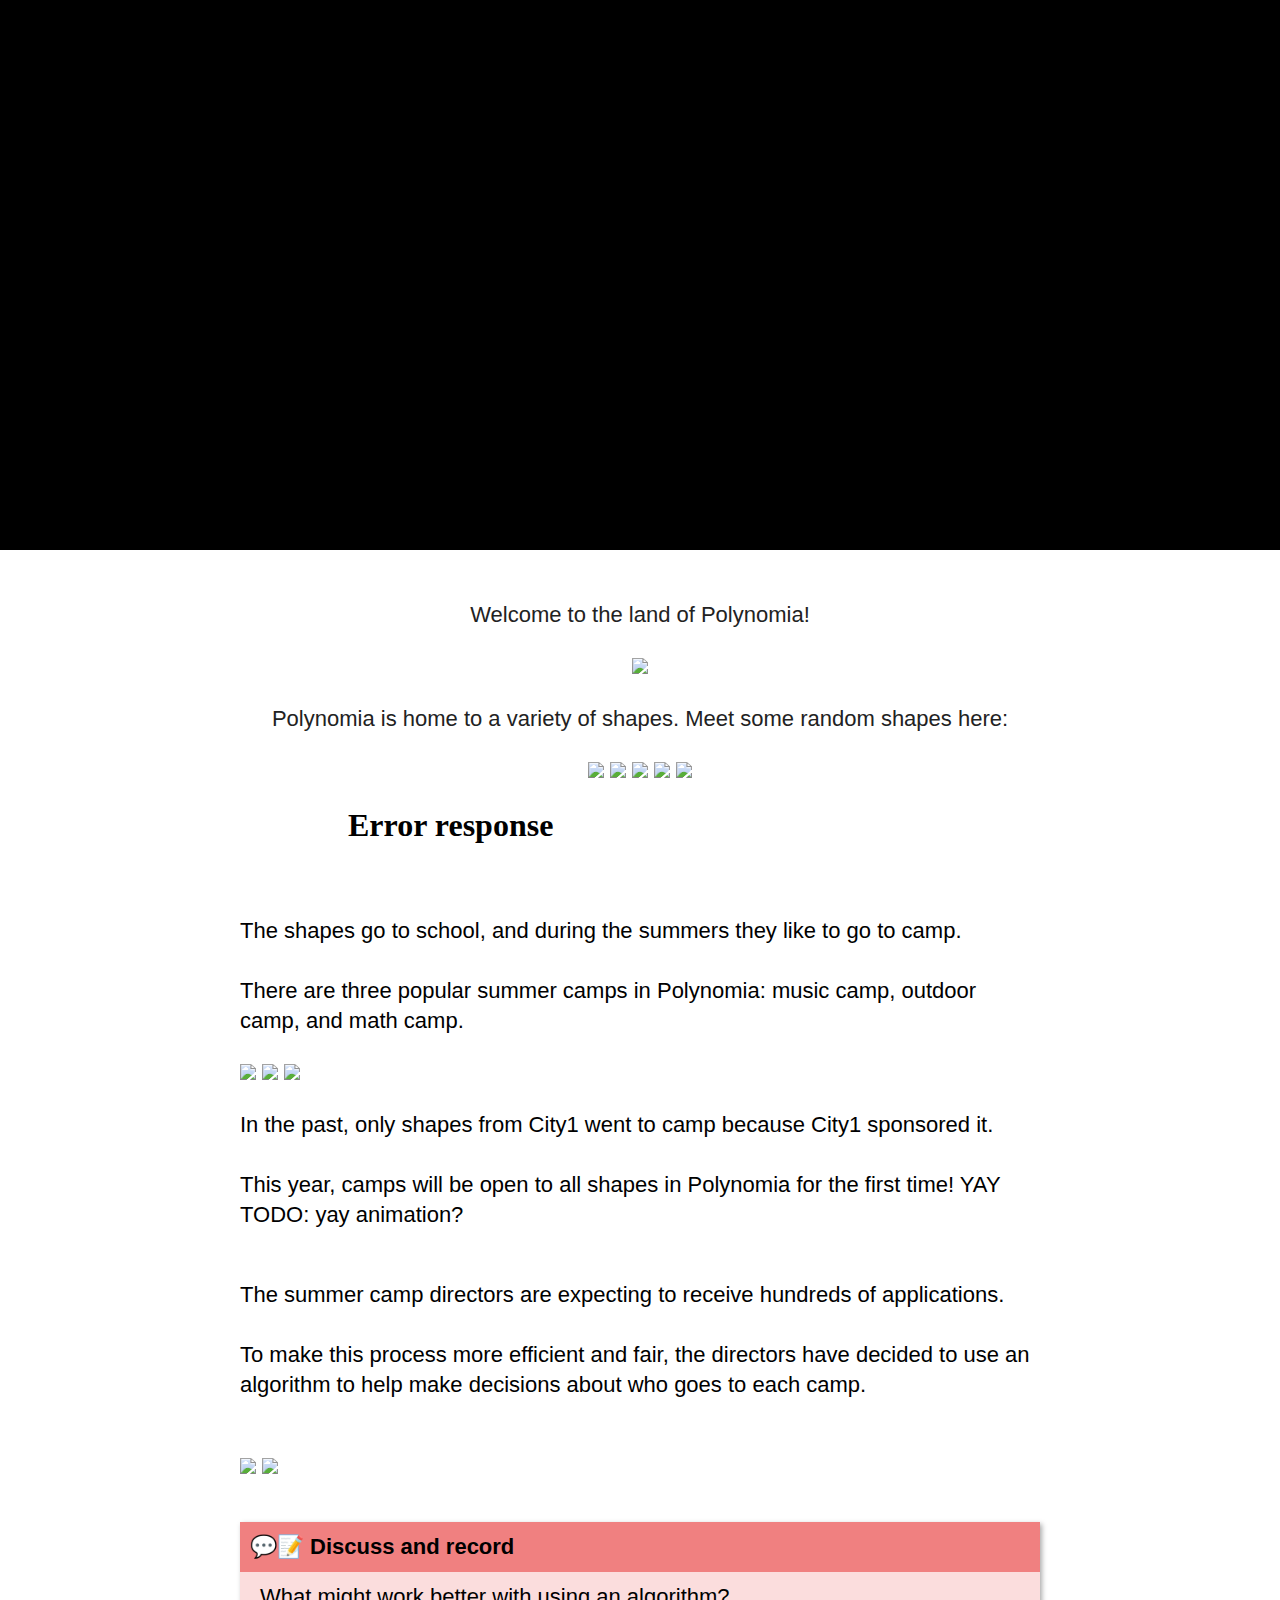
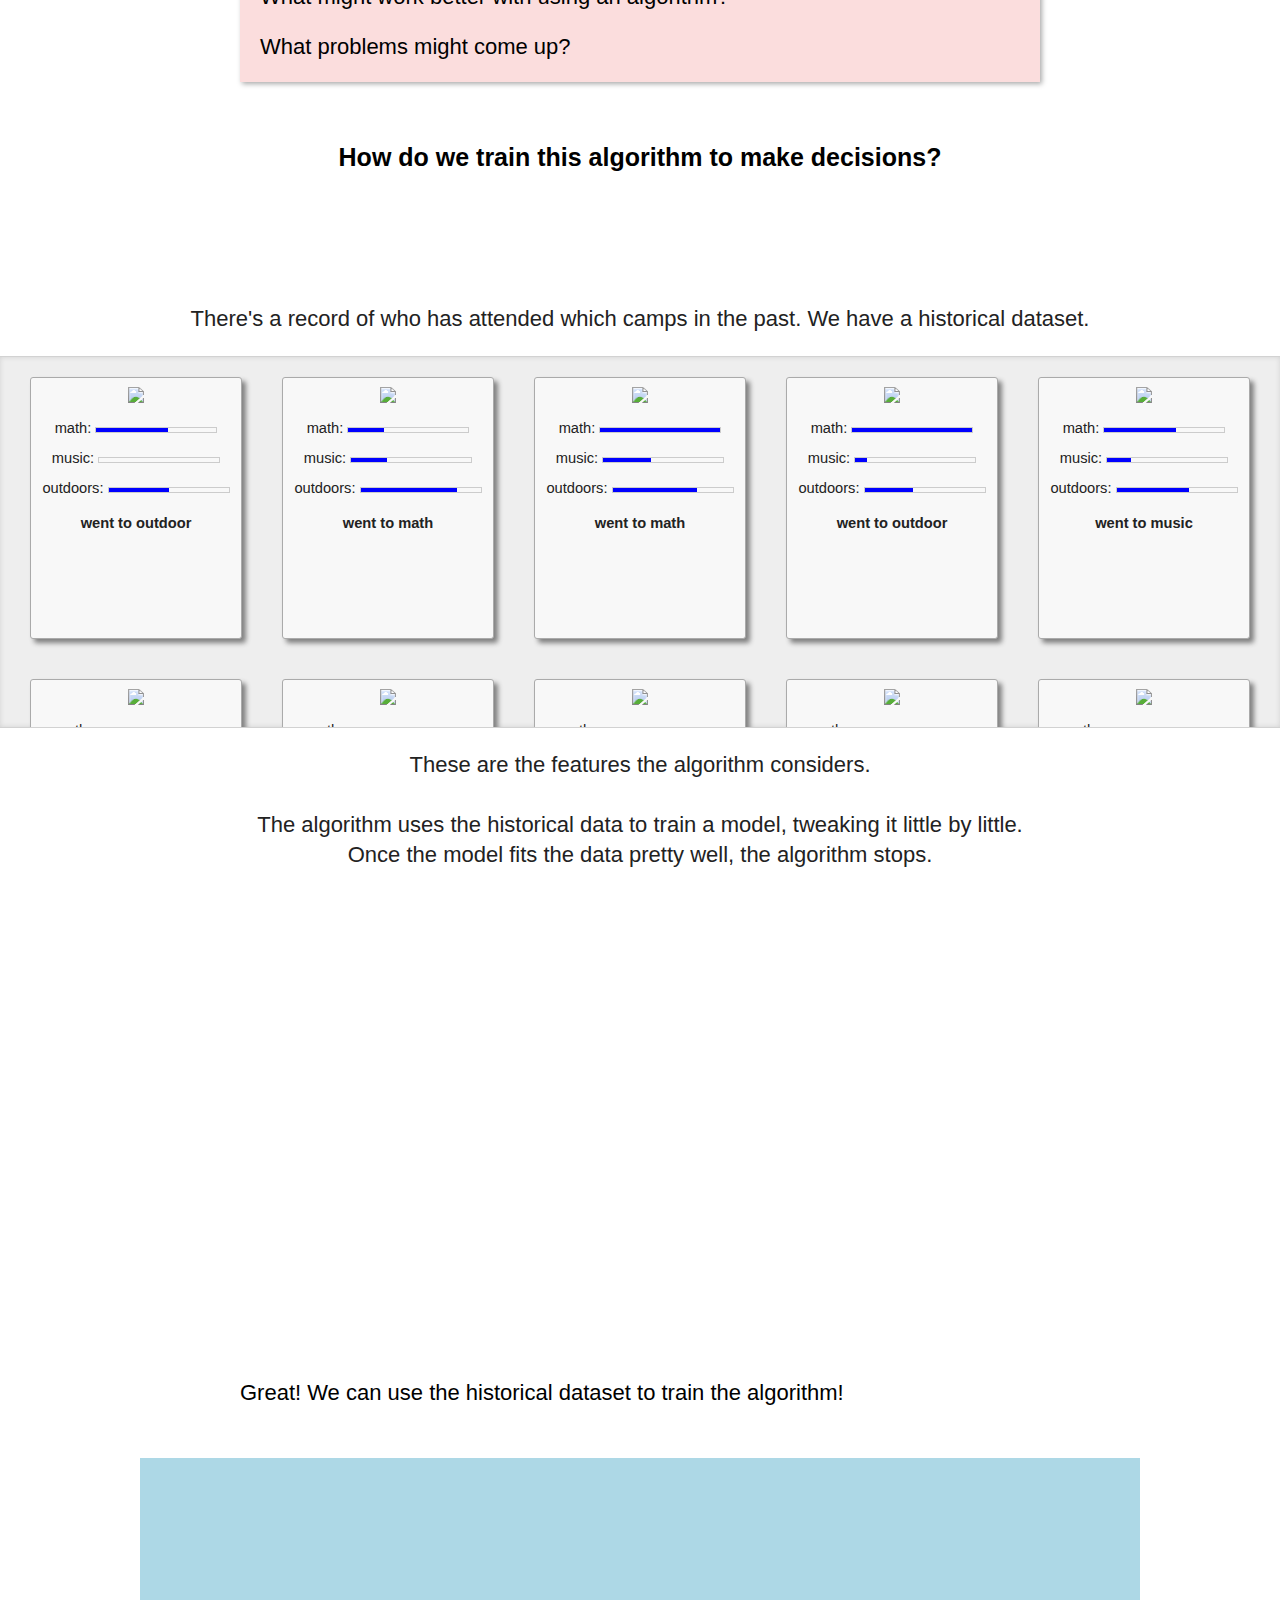
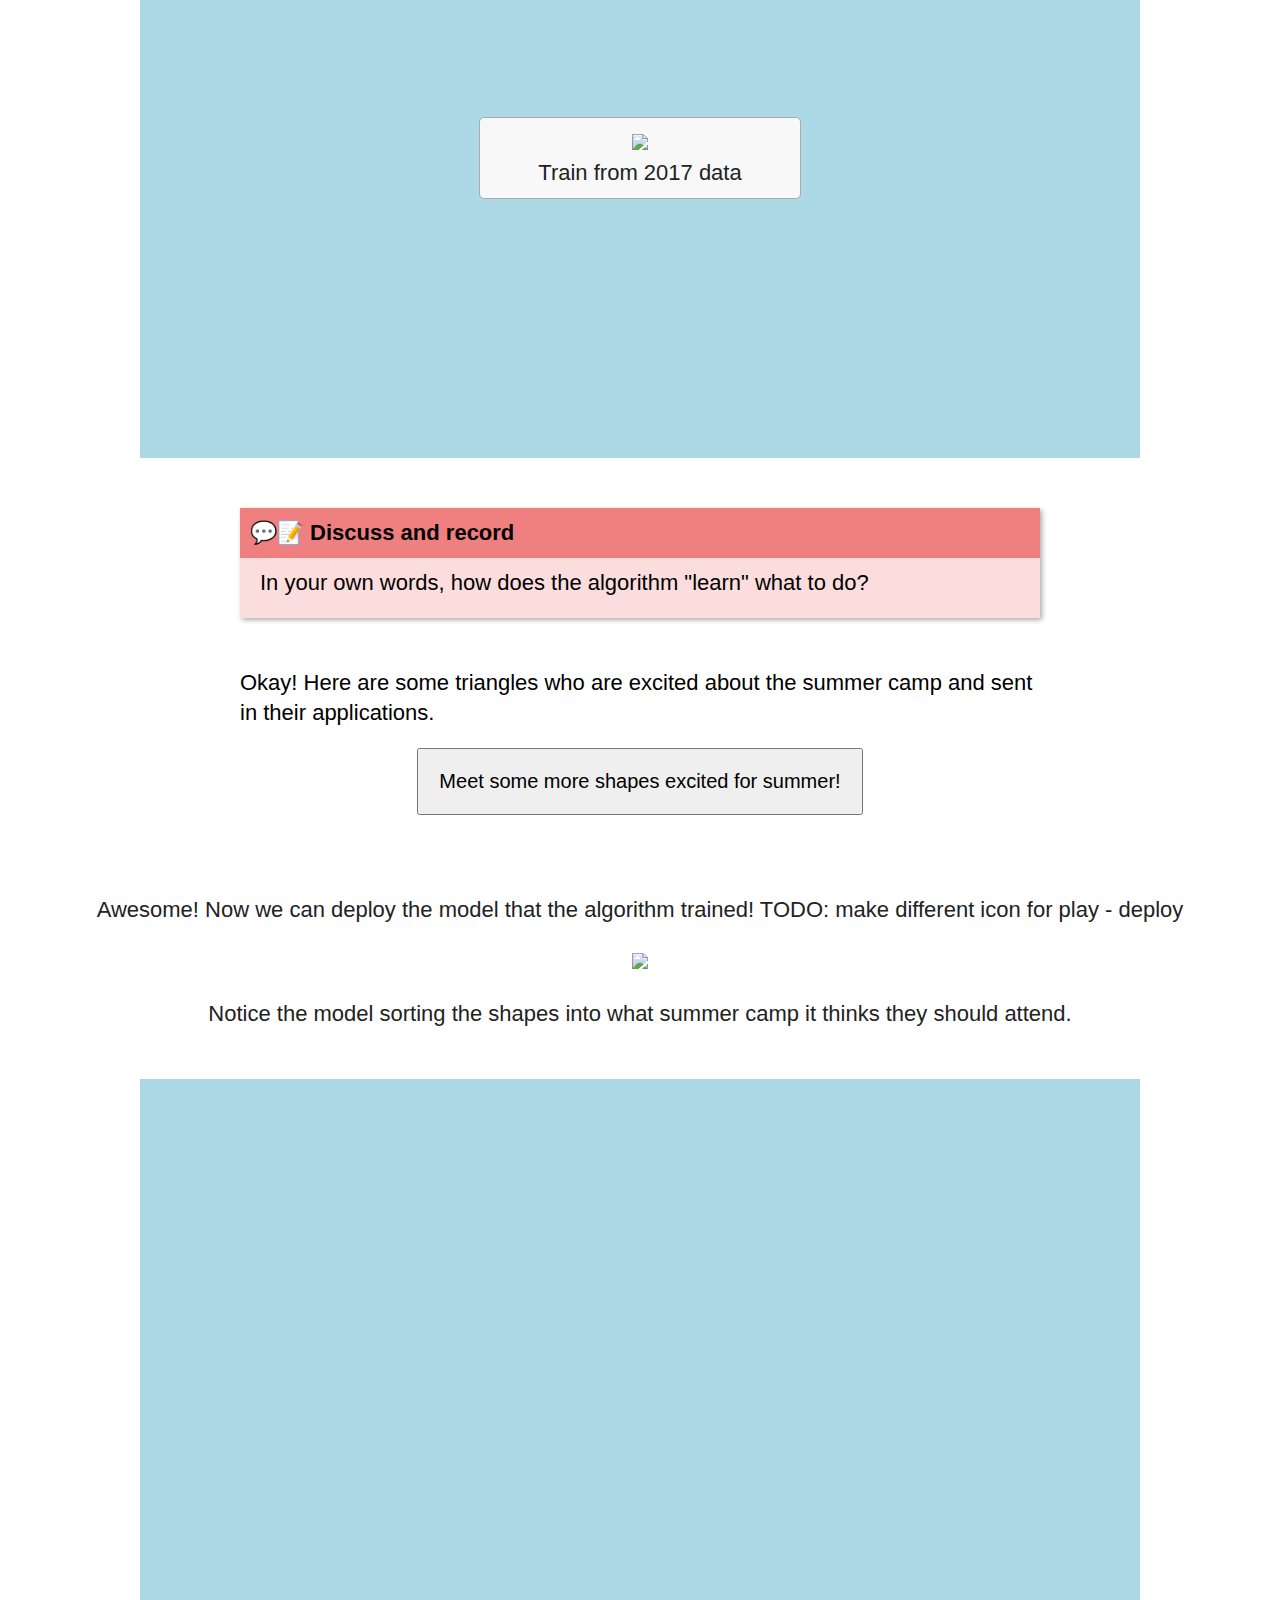
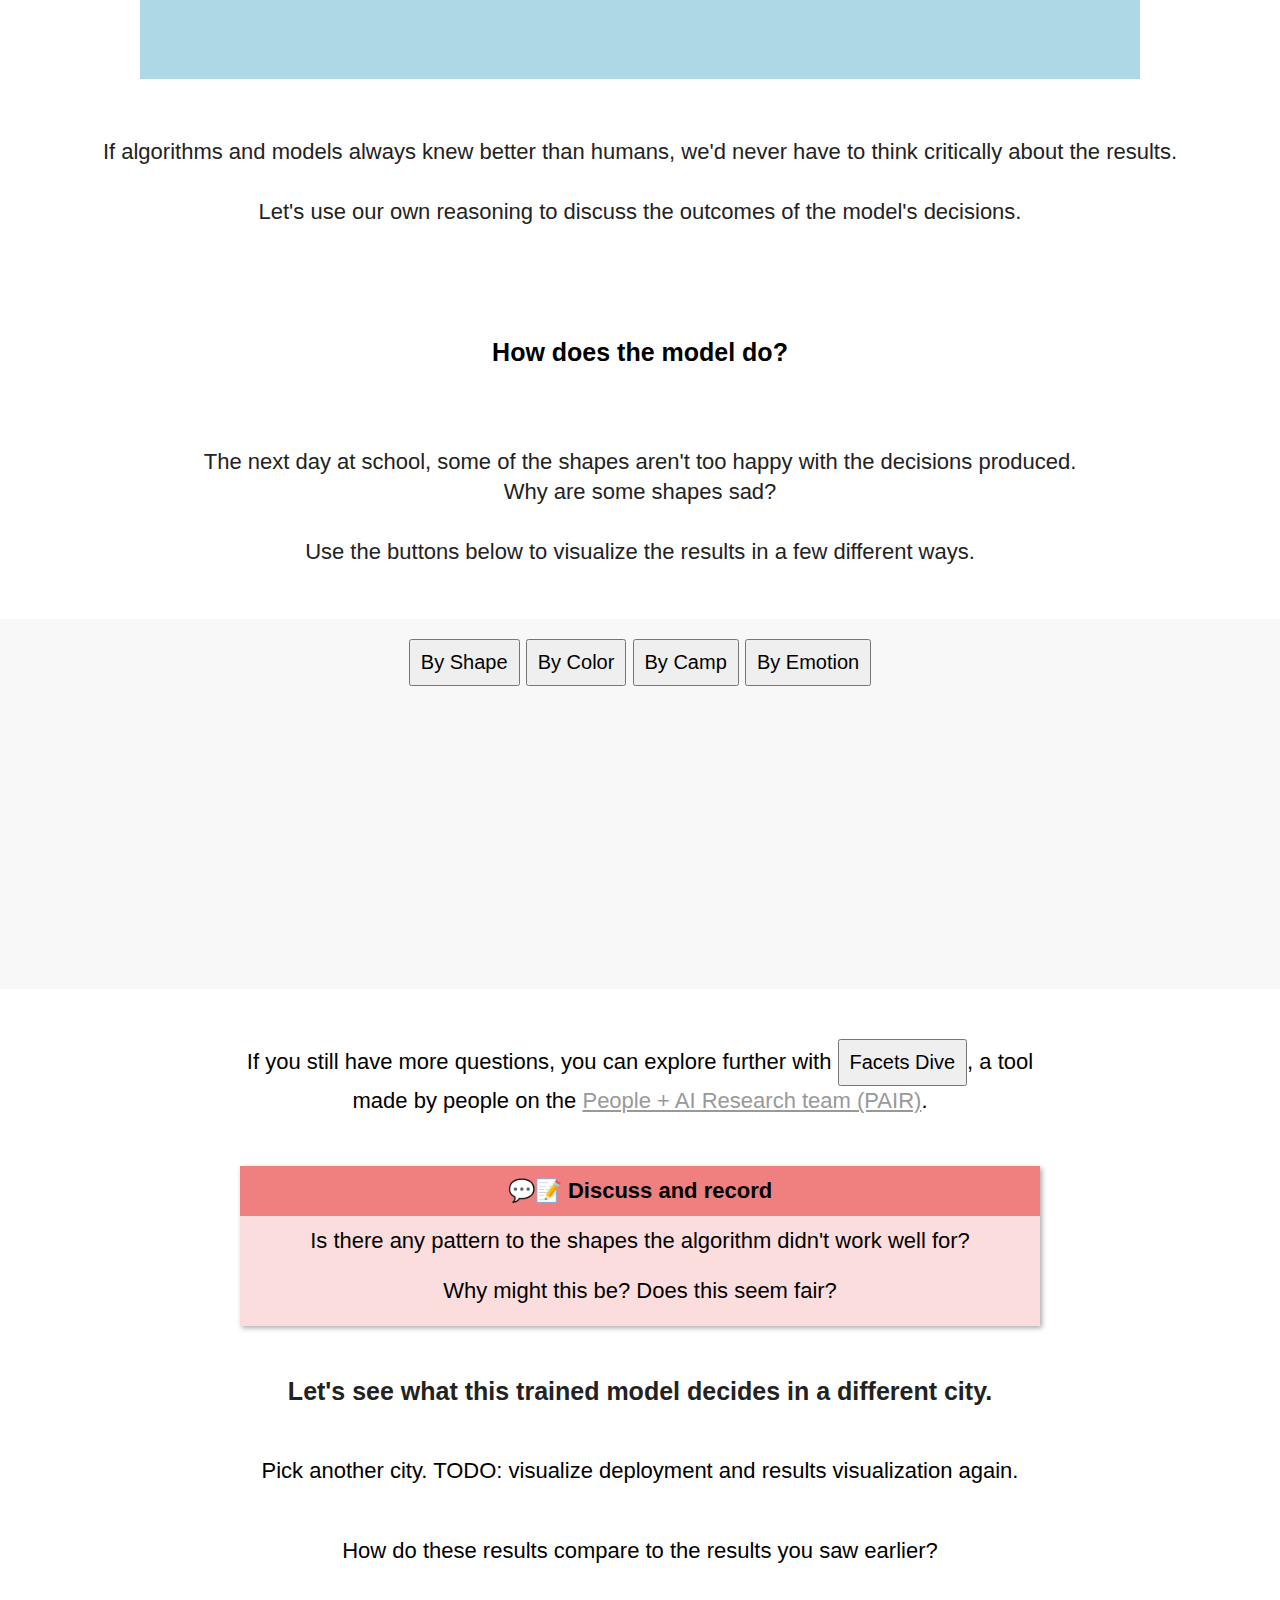
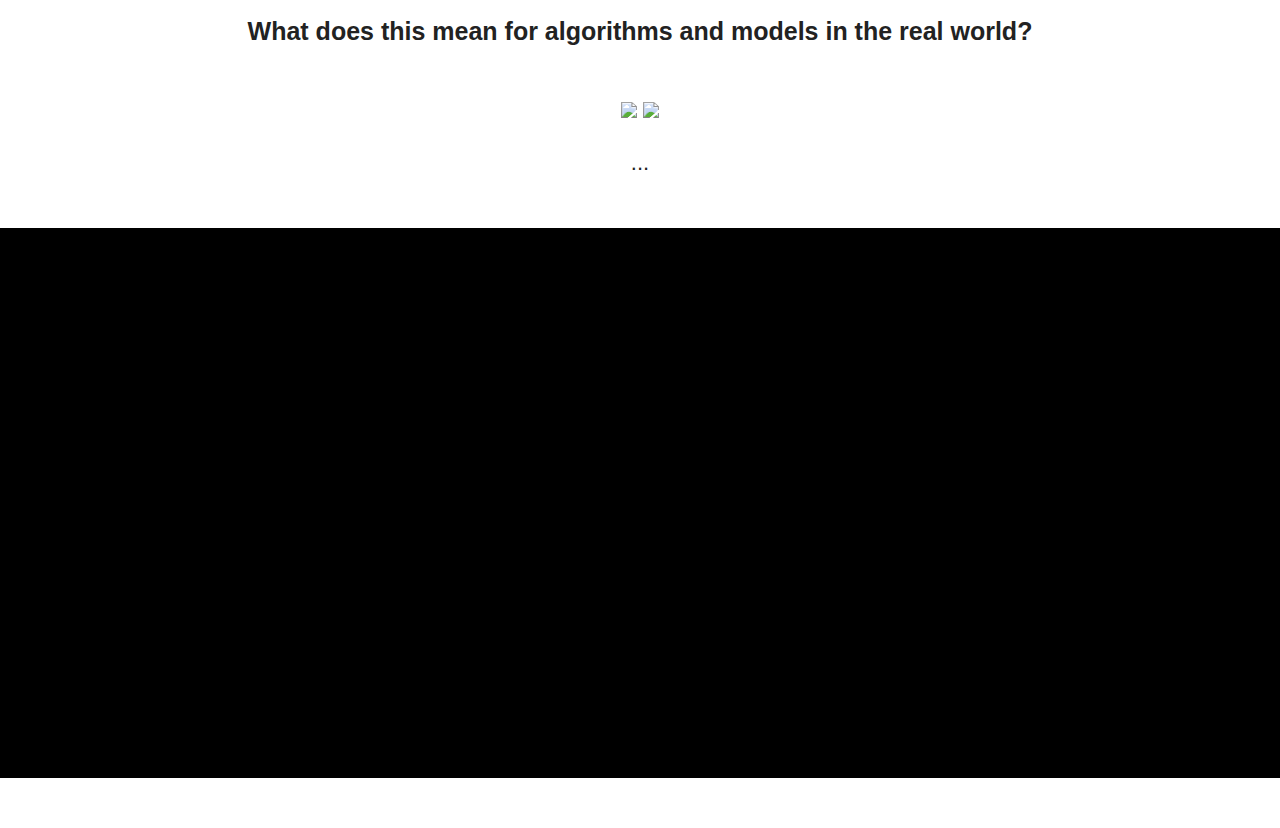
==== index.html @ da9e28b1 "Moving historical UI up front, cutting meet shapes UI" ====
<!doctype html>
<html>
<head>

	<!-- Place this data between the <head> tags of your website -->
	<title>In progress</title>
	<meta name="description" content="A playable post on how harmless choices can make a harmful world." />
	<link rel="icon" type="image/png" href="favicon.png">

	<!-- Schema.org markup for Google+ -->
	<meta itemprop="name" content="Parable of the Polygons">
	<meta itemprop="description" content="A playable post on how harmless choices can make a harmful world.">
	<meta itemprop="image" content="http://ncase.me/polygons/social/thumbnail.png">

	<!-- Twitter Card data -->
	<meta name="twitter:card" content="summary_large_image">
	<meta name="twitter:site" content="@ncasenmare">
	<meta name="twitter:title" content="Parable of the Polygons">
	<meta name="twitter:description" content="A playable post on how harmless choices can make a harmful world.">
	<meta name="twitter:creator" content="@vihartvihart">
	<meta name="twitter:image" content="http://ncase.me/polygons/social/thumbnail.png">

	<!-- Open Graph data -->
	<meta property="og:title" content="Parable of the Polygons">
	<meta property="og:type" content="website">
	<meta property="og:url" content="http://ncase.me/polygons">
	<meta property="og:image" content="http://ncase.me/polygons/social/thumbnail.png">
	<meta property="og:description" content="A playable post on how harmless choices can make a harmful world.">
	<meta property="og:site_name" content="Parable of the Polygons">

	<!-- CSS -->
	<link href="css/index.css" rel="stylesheet" type="text/css">
	<link href="css/animate.css" rel="stylesheet" type="text/css">

	<!-- polymer, for facets -->
	<!-- load webcomponents bundle, which includes all the necessary polyfills -->
  <script src="https://unpkg.com/@webcomponents/webcomponentsjs@2.2.10/webcomponents-bundle.js"></script>

  <!-- load the element -->
  <link rel="import" href="facets/facets-jupyter.html">
</head>
<body>

	<!-- CARTOONS -->
	<div id="cartoon_container">
		<img id="cartoon" width="270" src=""/>
		<div id="cartoon_arrow"></div>
	</div>

	<!-- SPLASH -->
	<div id="intro_container">
		<div id="intro">
			<iframe src="play/intro/intro.html" id="intro_background" scrolling="no"></iframe>
		</div>
	</div>

	<!-- CHAPTER -->
	<div class="chapter_wide">

		<p>
			Welcome to the land of Polynomia!
		</p>
		<img src="play/img/land.png"/>
		<p>
			Polynomia is home to a variety of shapes. Meet some random shapes here:
		</p>
		<img class="animated fast bounce infinite delay-1s" src="play/img/green_square_yay.png"/>
		<img class="animated fast bounce infinite delay-2s" src="play/img/liblue_triangle_yay_blink.png"/>
		<img class="animated fast bounce infinite delay-3s" src="play/img/yay_triangle.png"/>
		<img class="animated fast bounce infinite delay-4s" src="play/img/pink_square_meh.png"/>
		<img class="animated fast bounce infinite delay-5s" src="play/img/blue_triangle_sad.png"/>

		<iframe playable src="play/mini/mini_ending.html" width="600" height="80" scrolling="no" style="margin:0 auto;display:block" embedded></iframe>

		<!--
		<form name="imageForm1">
			<table>
			<tr>
				<td>
				<input onclick="displayRandomHappy();" type=button value="Display Random Happy Shape">
				</td>
			</tr>
			<tr>
				<td>
				<img src="play/img/liblue_triangle_yay.png" name="canvas" />
				</td>
			</tr>
			</table>
		</form>
		-->
	</div>

	<!-- CHAPTER -->
	<div class="chapter_narrow">

		<p>
			The shapes go to school, and during the summers they like to go to camp.
			<br>
			<br>
			There are three popular summer camps in Polynomia: music camp, outdoor camp, and math camp.
		</p>
		<img src="play/img/sixteenth_notes.png"/>
		<img src="play/img/campfire.png"/>
		<img src="play/img/math.png"/>
		<p>
			In the past, only shapes from City1 went to camp because City1 sponsored it.
			<br><br>
			This year, camps will be open to all shapes in Polynomia for the first time! YAY
			TODO: yay animation?
		</p>

	</div>

<!-- CHAPTER -->
	<div class="chapter_narrow">
		<p>
			The summer camp directors are expecting to receive hundreds of applications.
			<br><br>
			To make this process more efficient and fair,
			the directors have decided to use an algorithm
			to help make decisions about who goes to each camp.
			<br><br>
		</p>
		<img src="play/img/application.png"/>
		<img src="play/img/director.png"/>
		<br>

		<div class="DiscussAndWrite">
			<div>What might work better with using an algorithm?</div>
			<div>What problems might come up?</div>
		</div>

		<div class="instruction">
			<br><br>
			How do we train this algorithm to make decisions?
			<br><br>
		</div>
	</div>

	<!-- CHAPTER -->
	<div class="chapter_wide">
		<br><p>
			There's a record of who has attended which camps in the past. We have a historical dataset.
		</p>
		<div class="HistoricalApplications">
			<div class="HistoricalApplications-preview"></div>
		</div>
		<p>
			These are the features the algorithm considers.
			<br><br>
			The algorithm uses the historical data to train a model, tweaking it little by little.
			<br>
			Once the model fits the data pretty well, the algorithm stops.
		</p>
	</div>

	<!-- CHAPTER -->
	<div style="width:400px;">
	    <canvas id="myChart" width="400" height="400"></canvas>
	</div>

	<div class="chapter_narrow">
		<p>
		Great! We can use the historical dataset to train the algorithm!
		</p>
	</div>

	<div class="chapter_wide">
		<div class="Animation TrainingAnimation">
			<div class="Animation-instructions-container">
				<div class="Animation-instructions">
					<img class="Train-button" src="play/img/play_icon.png"/ class="center">
					<div class="Animation-instructions-text">Train from 2017 data</div>
				</div>
			</div>
		</div>
	</div>

	<div class="chapter_narrow">
		<div class="DiscussAndWrite">
			<div>In your own words, how does the algorithm "learn" what to do?</div>
		</div>
	</div>

	<!-- CHAPTER -->
	<div class="chapter_narrow">
		<p>
		Okay!  Here are some triangles who are excited about the summer camp and sent in their applications.
		</p>
	</div>
	<div class="chapter_wide">
		<div class="MeetShapesDataset">
			<div class="MeetShapesDataset-dataset-preview"></div>
			<button class="MeetShapesDataset-create-dataset">Meet some more shapes excited for summer!</button>
		</div>
	</div>

	<div class="chapter_wide">
		<p>
		Awesome! Now we can deploy the model that the algorithm trained!
		TODO: make different icon for play - deploy
		</p>
		<img src="play/img/play_icon.png"/ class="center" onclick="deploy()">
		<p>
		Notice the model sorting the shapes into what summer camp it thinks they should attend.
		</p>
	</div>
	<div class="chapter_wide">
		<div class="Animation DeployAnimation"></div>
	</div>

	<!-- CHAPTER -->
	<div class="chapter_wide">
		If algorithms and models always knew better
		than humans, we'd never have to think critically
		about the results.
		<br><br>
		Let's use our own reasoning to discuss the outcomes of the model's decisions.
	</div>

	<div class="instruction">
	<br><br>
	How does the model do?
	</div>

	<img src="play/img/school_bus_shapes.png" class="Vehicle" onclick="busZoom()"/>
	<!-- CHAPTER -->
	<div class="chapter_wide Visualize">
		<p>
			The next day at school, some of the shapes aren't too happy with the decisions produced.
			<br>
			Why are some shapes sad?
			<br><br>
			Use the buttons below to visualize the results in a few different ways.
			<br><br>
		</p>
		<div class="Visualize-tool">
			<button class="Visualize-button Visualize-by-shape">By Shape</button>
			<button class="Visualize-button Visualize-by-color">By Color</button>
			<button class="Visualize-button Visualize-by-camp">By Camp</button>
			<button class="Visualize-button Visualize-by-feeling">By Emotion</button>
			<div class="Evaluating">
				<canvas class="Evaluating-canvas" width="1024" height="350"></canvas>
			</div>
		</div>

		<div class="Visualize-facets chapter_narrow">
			<div>If you still have more questions, you can explore further with <button class="Visualize-facets-button">Facets Dive</button>, a tool made by people on the <a href="https://ai.google/research/teams/brain/pair" target="_blank" rel="noopener noreferrer">People + AI Research team (PAIR)</a>.</button>
		</div>
	</div>

	<!-- CHAPTER -->
	<div class="chapter_narrow">
		<div class="DiscussAndWrite">
			<div>Is there any pattern to the shapes the algorithm didn't work well for?</div>
			<div>Why might this be? Does this seem fair?</div>
		</div>
	</div>

	<div class="instruction">
		Let's see what this trained model decides in a different city.
	</div>

	<!-- CHAPTER -->
	<div class="chapter_narrow">
		<p>
		Pick another city.
		TODO: visualize deployment and results visualization again.
		</p>
	</div>

	<!-- CHAPTER -->
	<div class="chapter_narrow">
		<p>
		How do these results compare to the results you saw earlier?
		</p>
	</div>


	<div class="instruction">
		What does this mean for algorithms and models in the real world?
	</div>

	<!-- CHAPTER -->
	<div class="chapter_wide">
		<img src="play/img/camping.png"/>
		<img src="play/img/canoe.png"/>
		<p>
			...
		</p>
	</div>

	<!-- SPLASH -->
	<div id="outro_container">
		<div id="outro">
			<iframe src="play/outro/outro.html" id="outro_background" scrolling="no"></iframe>
		</div>
	</div>

</body>

<script src="https://cdn.jsdelivr.net/npm/@tensorflow/tfjs@1.0.0/dist/tf.min.js"></script>
<script src="https://cdnjs.cloudflare.com/ajax/libs/Chart.js/2.7.2/Chart.bundle.min.js"></script>
<script src="js/lodash.js"></script>
<script src="js/Mouse.js"></script>
<script src="js/intro.js"></script>
<script src="js/display_random.js"></script>
<script src="js/datasets.js"></script>
<script src="js/linclass2.js"></script>
<script src="js/training_animation.js"></script>
<script src="js/deploy_animation.js"></script>
<script src="js/velocity.min.js"></script>
<script src="js/wiggle.js"></script>
<script src="js/visualize.js"></script>
<script src="js/facets.js"></script>
<script>
	// global state
	window.game = {
		historicalDataset: DATASETS.exampleDatasets.one,
		training: {
			progress: [],
			trainedModel: null,
			finalAccuracy: null
		}
	};
</script>
<script>
 	DATASETS.init(game, {
 		historicalEl: document.querySelector('.HistoricalApplications')
 	});
 	VISUALIZE(game, document.querySelector('.Visualize'));
	FACETS.init(game, {
		buttonEl: document.querySelector('.Visualize-facets-button'),
		containerEl: document.querySelector('.Visualize-facets')
	});
	TRAINING.init(game, {
		trainButtonEl: document.querySelector('.Train-button')
	});
	function busZoom() {
		var el = document.querySelector('.Vehicle')
		Velocity(el, { left: 450 }, 3000, "swing"); //move right
		Velocity(el, { opacity: 0 }, { visibility: "hidden" }); //alternatively, display: "none" to disappear el
	}
</script>
</div>
</html>
---- css/index.css ----
body{
	margin:0;
	background: #FFF;
	font-family: sans-serif;
	font-size: 22px;
	font-weight: 100;
	line-height: 30px;
	min-width:1040px;
	background-repeat: no-repeat;
	overflow-x:hidden;
}

a{
	color: #999;
}
a:hover{
	color: #ddd;
}

#intro_container, #outro_container{
	width:100%; height:550px;
	overflow: hidden;
	position: relative;
	background: #000;
}
#intro, #outro{
	position: absolute;
	width:0; height:0;
	margin: auto;
	top:0; bottom:0; left:0; right:0;
}
#intro > #intro_background, #outro > #outro_background{
	display: block;
	position: absolute;
	left:-640px; top:-275px;
	width:1280px; height:550px;
	border: none;
}


.chapter{
	margin: 50px auto;
	width:800px;
}
.chapter_wide{
	text-align:center;
	margin: 50px auto;
	color: #222;
	background: #FFF;
}
.chapter_narrow{
	margin: 50px auto;
	width:800px;
	color: #000;
	background: #FFF;
}
.playable{
	width: 100%;
	background: #222;
	overflow: hidden;
}
.playable > #play_title{
	color: #fff;
	margin-top: 30px;
	text-align: center;
}
.playable iframe{
	display: block;
	margin: 25px auto;
	border: none;
}
iframe[embedded]{
	overflow: hidden;
	border: none;
	margin:40px;
}

#references{
	width: 100%;
	background: #222;
	overflow: hidden;
	color:#eee;
}

.instruction{
	text-align:center;
	font-weight:bold;
	font-size:25px
}

/**
span[cartoon]{
	border-bottom:1px dashed black;
}
span[cartoon]:hover{
	color:#aaa;
	border-color: #aaa;
}
**/

#cartoon_container{
	display: none;
	position: fixed;
	width:0;
	height:0;
	z-index: 100;
}
#cartoon{
	position: absolute;
	border-radius: 20px;

	width:170px; padding:15px;
	background-color: #fff;

	-webkit-box-shadow: 0 5px 20px 0 rgba(0,0,0,0.5);
	-moz-box-shadow: 0 5px 20px 0 rgba(0,0,0,0.5);
	box-shadow: 0 5px 20px 0 rgba(0,0,0,0.5);

}
#cartoon_arrow{

	display: block;

	width: 0;
	height: 0;
	border-left: 10px solid transparent;
	border-right: 10px solid transparent;
	border-bottom: 20px solid #fff;

	position: absolute;
	top:-20px;
	left:90px;

}
#cartoon_arrow[flipped=true]{

	display: block;

	width: 0;
	height: 0;
	border-left: 10px solid transparent;
	border-right: 10px solid transparent;
	border-bottom: 20px solid #fff;

	position: absolute;
	top:-20px;
	left:140px;

}

.HistoricalApplications-preview {
	height: 370px;
	background: #eee;
	overflow-x: scroll;
	box-shadow: inset 0 0 5px rgba(128,128,128,0.25);
	border-top: 1px solid rgba(128,128,128,0.25);
	border-bottom: 1px solid rgba(128,128,128,0.25);
}

.Application-stack {
	margin: 20px;
	display: inline-block;
}



.MeetShapesDataset-create-dataset {
	padding: 20px;
	font-size: 20px;
	position: relative;
	top: -30px;
}

.MeetShapesDataset-data-point {
	display: inline-block;
	/*animation: wiggle 1000ms infinite linear;*/
	margin: 20px;
	width: 300px;
}

/*.MeetShapesDataset-tiny {
	font-size: 10px;
	line-height: 0.8em;
}*/

.speech-bubble {
	position: relative;
	background: #f8f8f8;
	padding: 10px;
	border: 1px solid #d8d8d8;
	border-radius: .4em;
	left: 30px;
}

.speech-bubble:after {
	content: '';
	position: absolute;
	bottom: 0;
	left: 50%;
	width: 0;
	height: 0;
	border: 30px solid transparent;
	border-top-color: #e8e8e8;
	border-bottom: 0;
	border-left: 0;
	margin-left: -8.5px;
	margin-bottom: -30px;
}

.Animation {
	width: 1000px;
	height: 600px;
	background: lightblue;
	position: relative;
	display: inline-block;
}

.Animation-instructions-container {
	height: 100%;
	display: flex;
	flex-direction: column;
	align-items: center;
	justify-content: center;
}

.Animation-instructions {
	background: #f8f8f8;
	border-radius: 5px;
	border: 1px solid #aaa;
  width: 300px;
  padding: 10px;
  cursor: pointer;
  transform: scale(1.0);
  transition: all 200ms;
  box-shadow: 0px;
}
.Animation-instructions:hover {
	transform: scale(1.1);
	box-shadow: 4px 4px 5px 0px rgba(128,128,128,1);
}

.Animation-box {
	position: absolute;
}


.Animation-application {
	border: 1px solid #aaa;
	border-radius: 3px;
	padding: 5px;
	width: 200px;
	height: 250px;
	font-size: 11pt;
	background: #f8f8f8;
	-webkit-box-shadow: 4px 4px 5px 0px rgba(128,128,128,1);
	-moz-box-shadow: 4px 4px 5px 0px rgba(128,128,128,1);
	box-shadow: 4px 4px 5px 0px rgba(128,128,128,1);
}

.Animation-assigned {
	font-weight: bold;
	margin-top: 5px;
}

.Animation-black-box {
	background: black;
	position: absolute;
	top: 50px;
	bottom: 50px;
	right: 300px;
	width: 400px;
	z-index: 1;

	-webkit-box-shadow: 4px 4px 5px 0px rgba(128,128,128,1);
	-moz-box-shadow: 4px 4px 5px 0px rgba(128,128,128,1);
	box-shadow: 4px 4px 5px 0px rgba(128,128,128,1);
}

.Animation-black-box-title {
	font-size: 24px;
	color: white;
	font-weight: bold;
	position: absolute;
  top: 10px;
  left: 0;
  right: 0;
}

.Animation-black-box-done {
	font-size: 16px;
	color: white;
	position: absolute;
  top: 250px;
  left: 0;
  right: 0;
}

.Animation-black-box-innards {
	font-size: 12px;
	color: #ccc;
  position: absolute;
  left: 0;
  right: 0;
  text-align: center;
  bottom: 10px;
}

.Animation-gauge {
	display: inline-block;
	width: 60%;
	border: 1px solid #ccc;
	height: 4px;
}

.Animation-gauge > div {
	background: blue;
	height: 100%
}

.Evaluation-button {
	padding: 10px;
}

.Evaluating {
	display: flex;
	justify-content: center;
}

.Visualize-tool {
	height: 350px;
	padding-top: 20px;
	background-color: #f8f8f8;
}

.Visualize-button {
	padding: 10px;
	font-size: 20px;
}

.Visualize-selected {
	background: darkblue;
	color: white;
}

.Visualize-facets-button {
	/*padding: 0;*/
	font-size: 20px;
	/*border: 0;*/
	/*background: none;*/
	cursor: pointer;
	/*color: blue;*/
	padding: 10px;
}

.Vehicle {
	left: -400px;
	position: relative;
}


.DiscussAndWrite {
	margin-top: 40px;
	padding: 10px;
  background-color: #f0808045;
  position: relative;
  padding-top: 50px;
  -webkit-box-shadow: 2px 2px 5px 0px rgba(170,170,170,1);
	-moz-box-shadow: 2px 2px 5px 0px rgba(170,170,170,1);
	box-shadow: 2px 2px 5px 0px rgba(170,170,170,1);
}

.DiscussAndWrite:before {
	content: '💬📝 Discuss and record';
  font-weight: bold;
  background-color: lightcoral;
  position: absolute;
  top: 0;
  left: 0;
  right: 0;
  padding: 10px;
}

.DiscussAndWrite > div {
	padding: 10px;
}
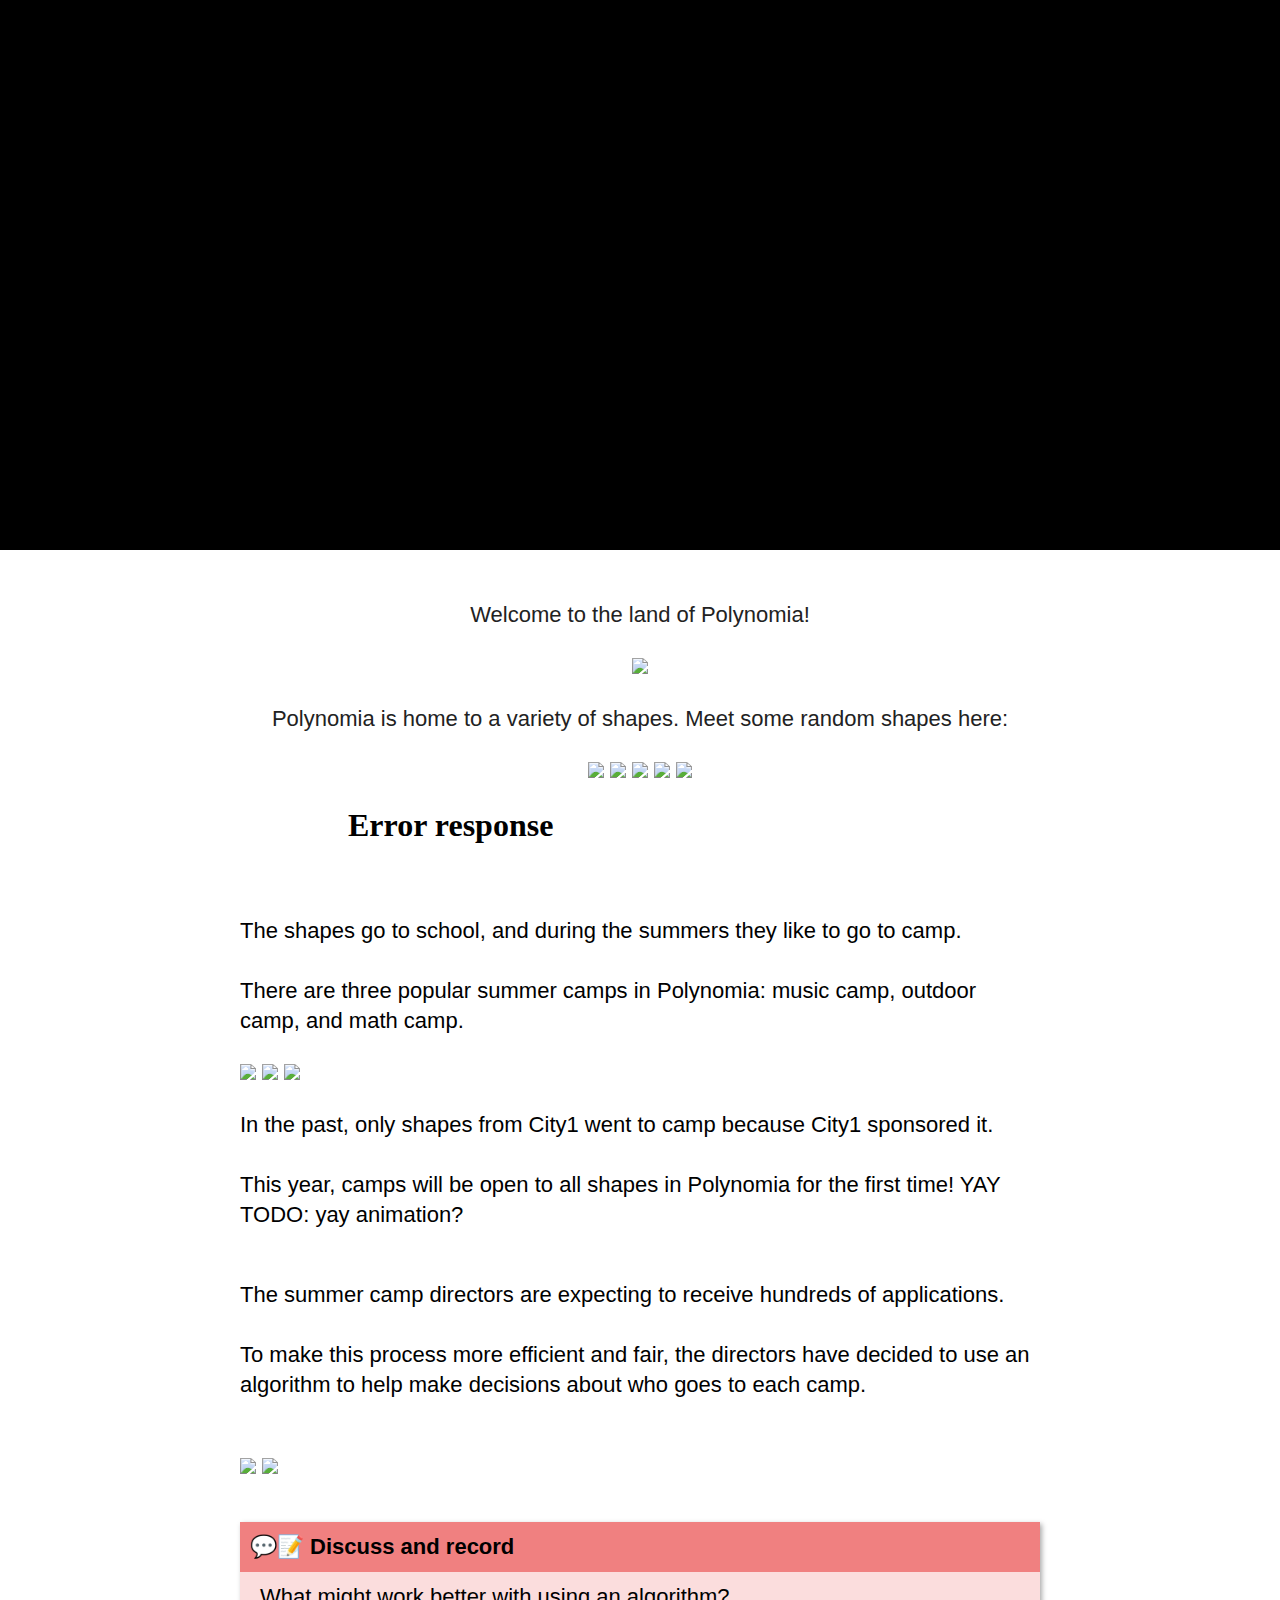
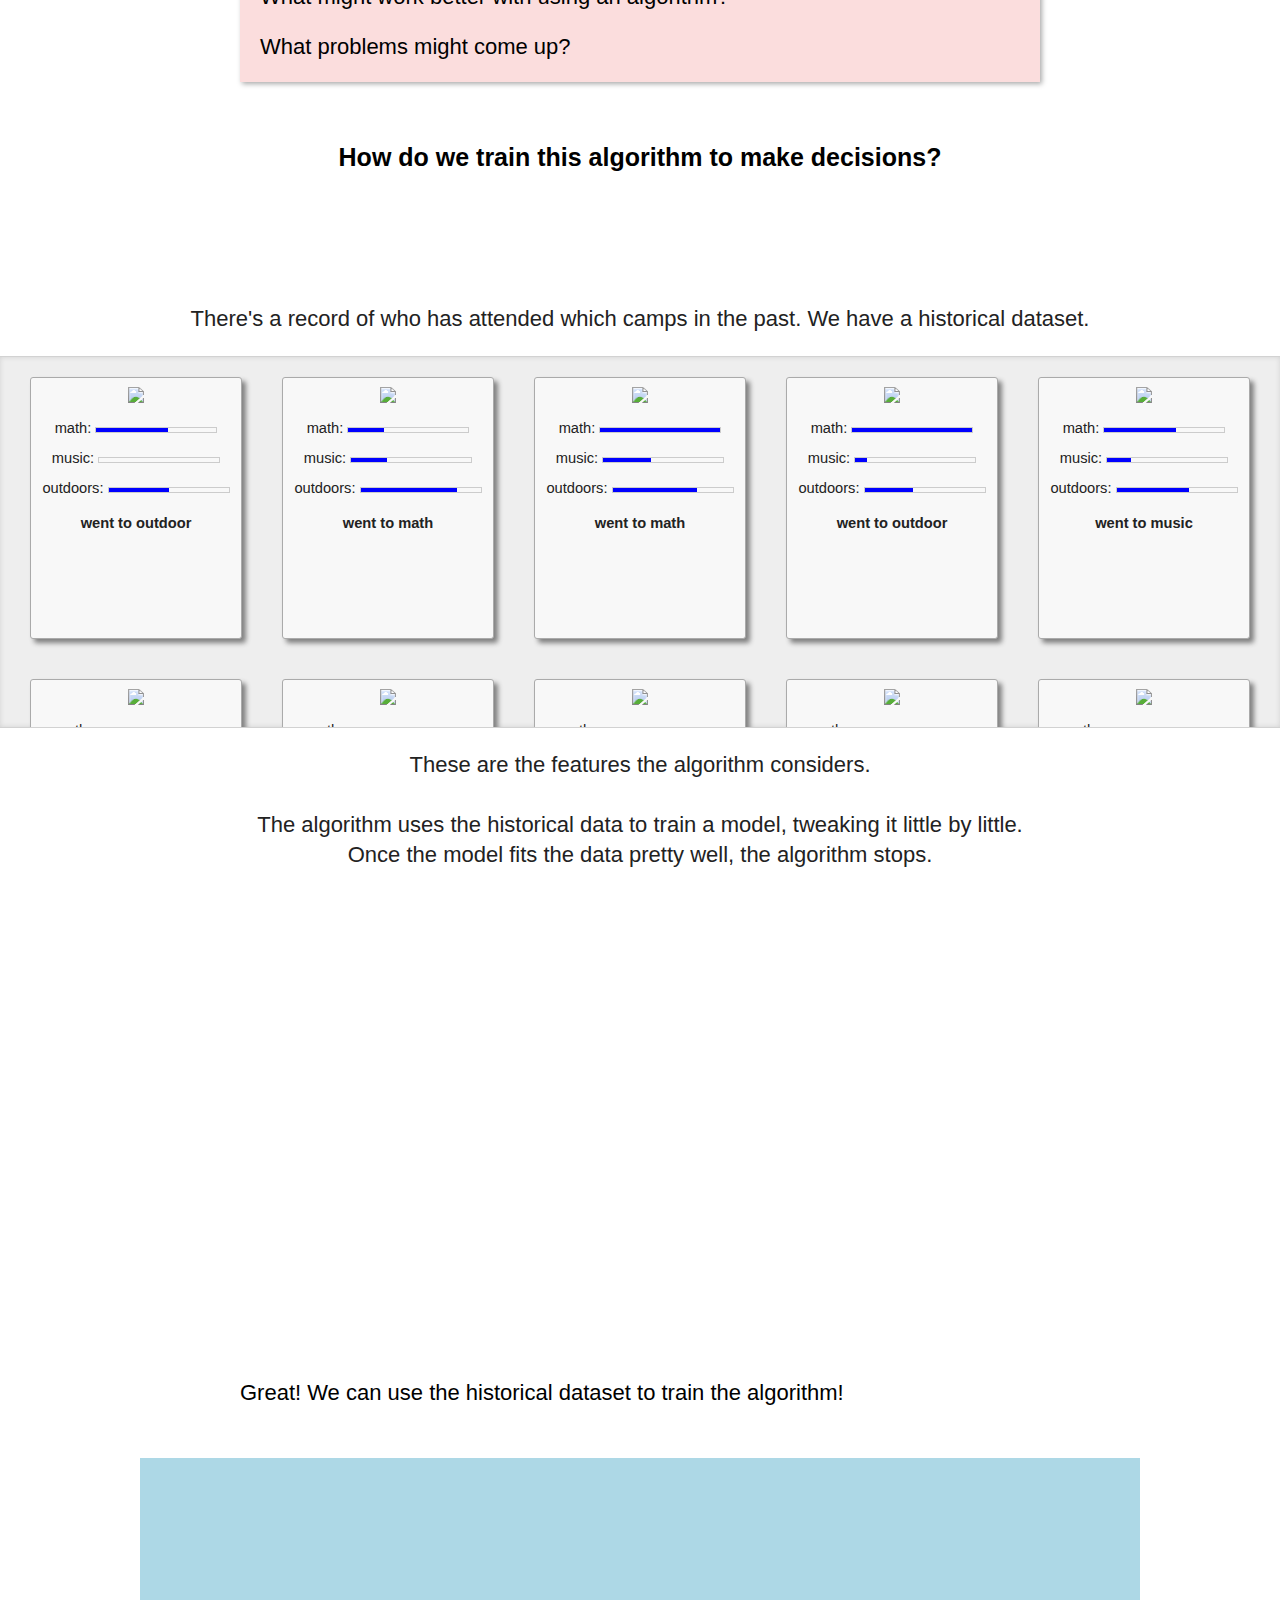
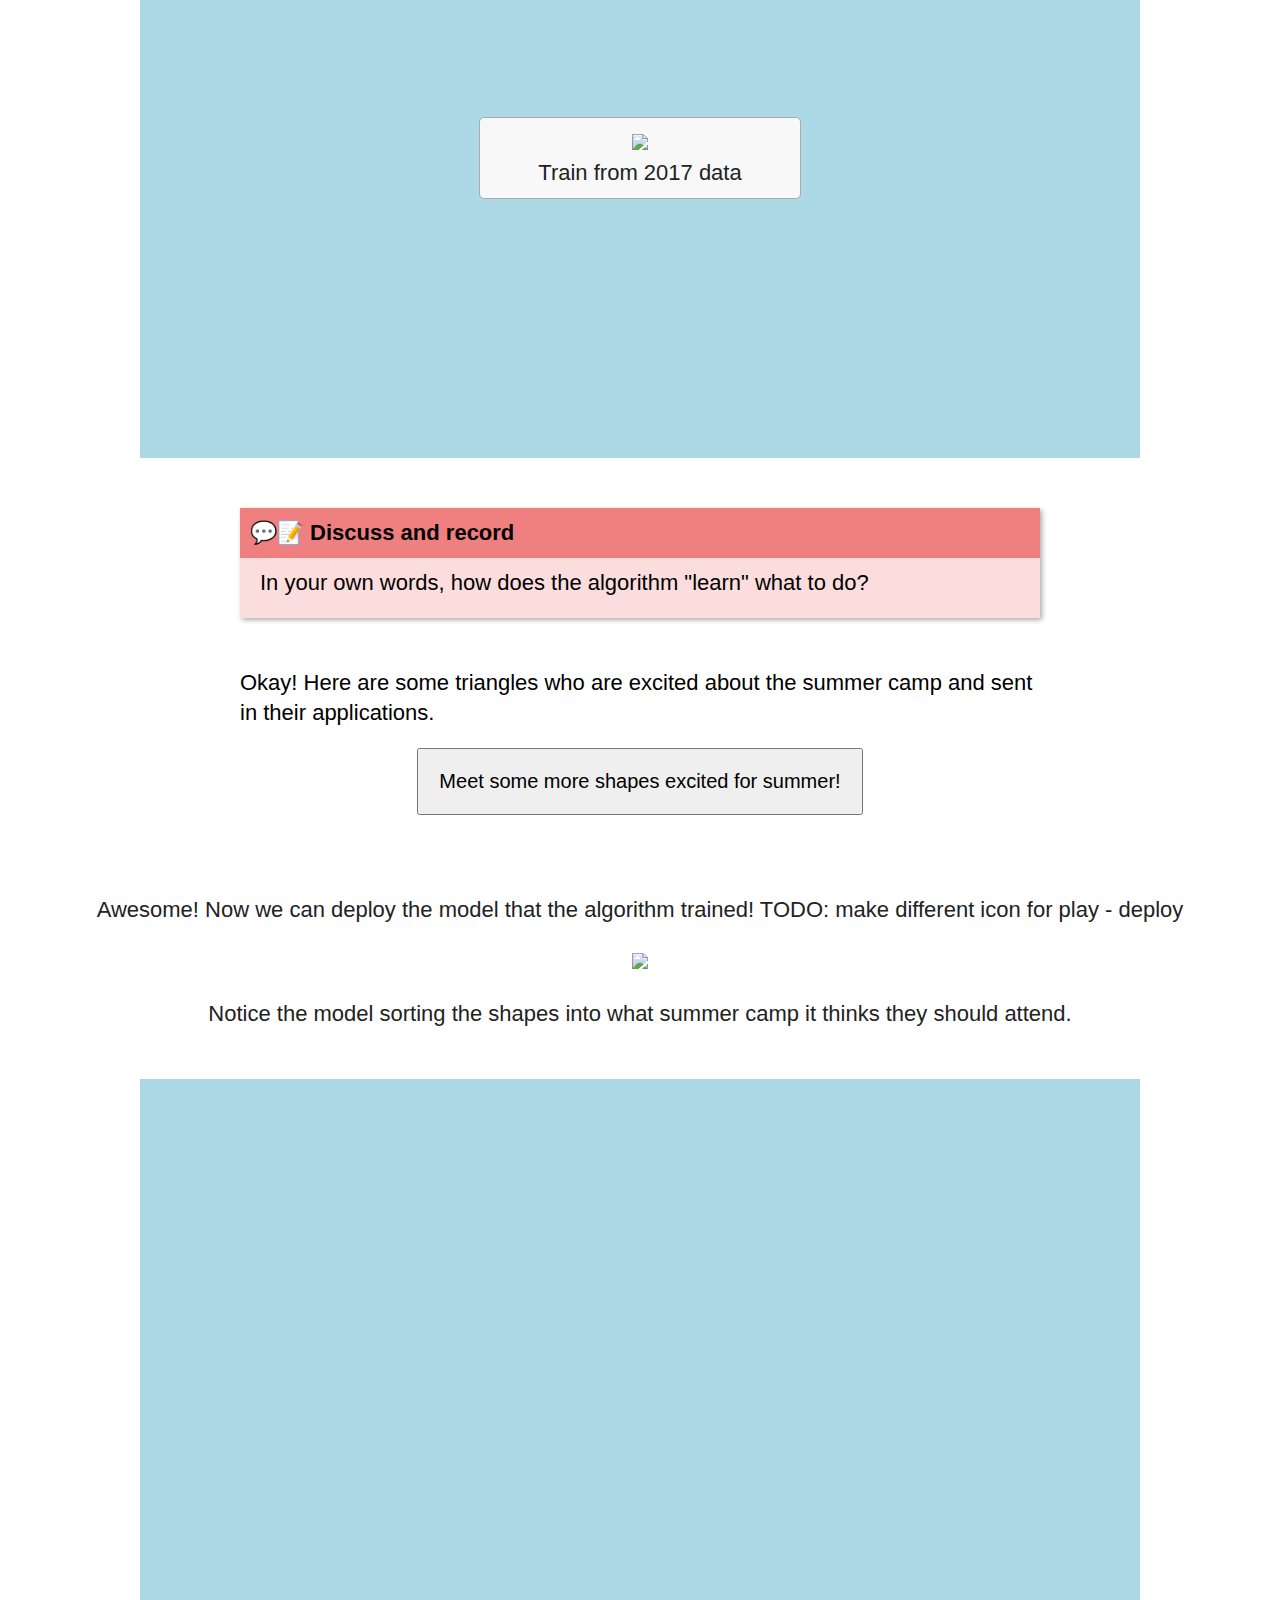
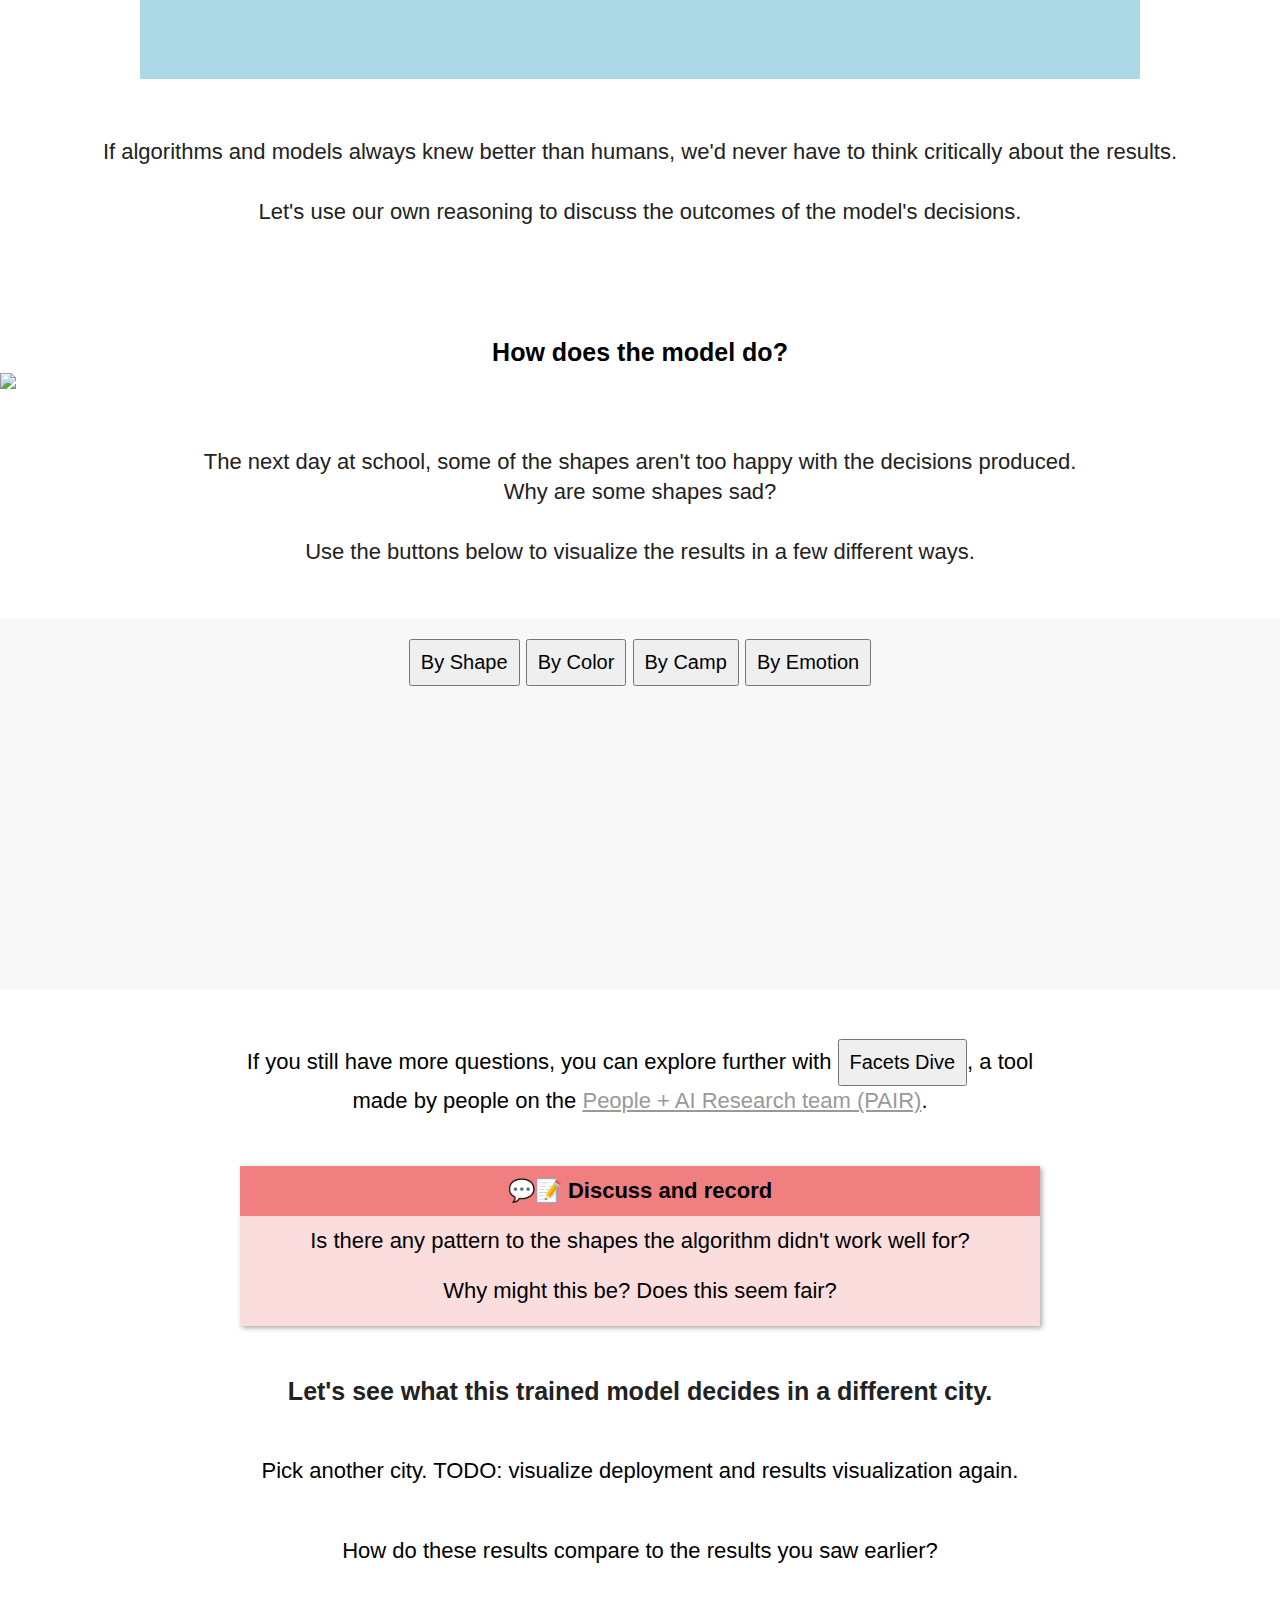
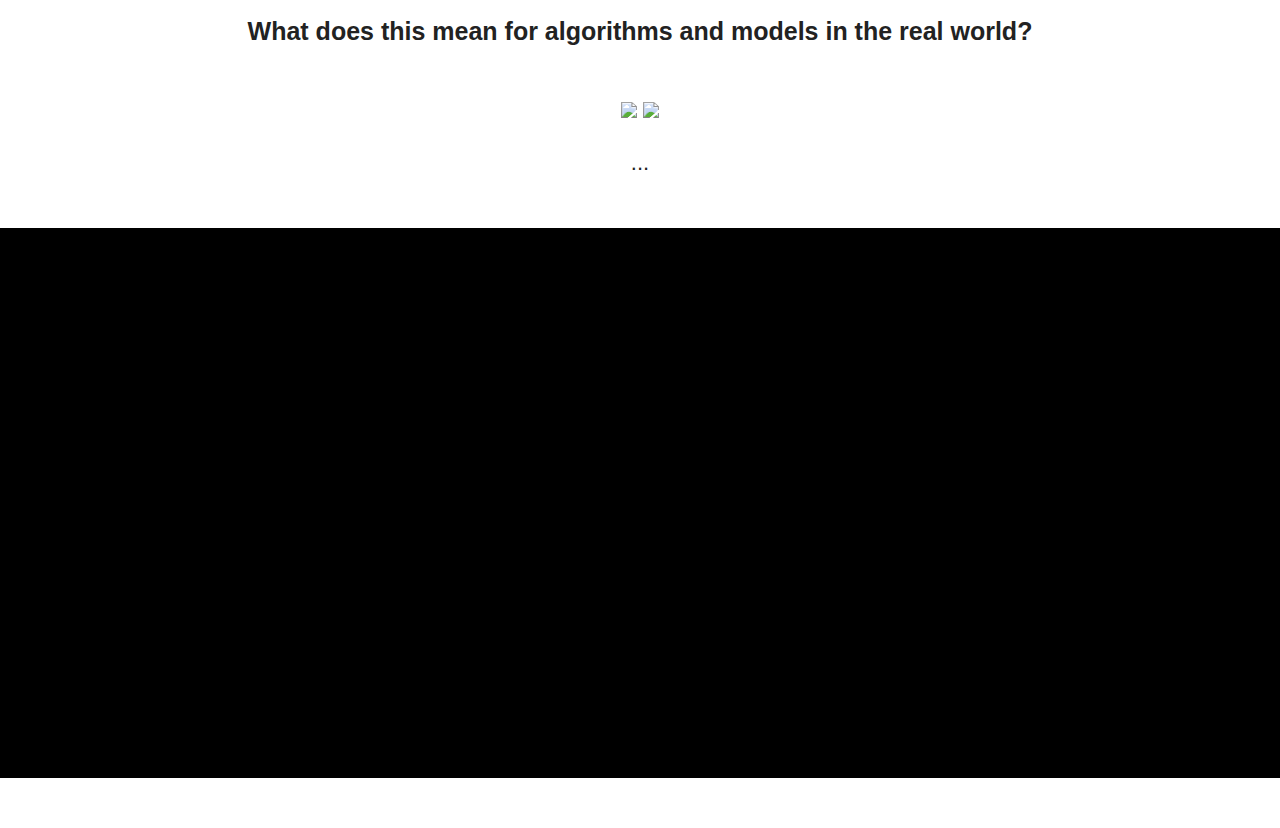
==== commit 5f3d68d1: "Start working on meet the shapes, but add the bus back first :)" ====
--- a/index.html
+++ b/index.html
@@ -316,7 +316,8 @@
 <script>
 	// global state
 	window.game = {
-		historicalDataset: DATASETS.exampleDatasets.one,
+		historicalDataset: DATASETS.exampleDatasets.historicalOne,
+		firstCityDataset: DATASETS.exampleDatasets.unassignedCityOne,
 		training: {
 			progress: [],
 			trainedModel: null,
@@ -328,17 +329,18 @@
  	DATASETS.init(game, {
  		historicalEl: document.querySelector('.HistoricalApplications')
  	});
+ 	TRAINING.init(game, {
+		trainButtonEl: document.querySelector('.Train-button')
+	});
  	VISUALIZE(game, document.querySelector('.Visualize'));
 	FACETS.init(game, {
 		buttonEl: document.querySelector('.Visualize-facets-button'),
 		containerEl: document.querySelector('.Visualize-facets')
 	});
-	TRAINING.init(game, {
-		trainButtonEl: document.querySelector('.Train-button')
-	});
+
 	function busZoom() {
 		var el = document.querySelector('.Vehicle')
-		Velocity(el, { left: 450 }, 3000, "swing"); //move right
+		Velocity(el, { left: 800 }, 3000, "swing"); //move right
 		Velocity(el, { opacity: 0 }, { visibility: "hidden" }); //alternatively, display: "none" to disappear el
 	}
 </script>
--- a/css/index.css
+++ b/css/index.css
@@ -353,7 +353,6 @@
 }
 
 .Vehicle {
-	left: -400px;
 	position: relative;
 }
 
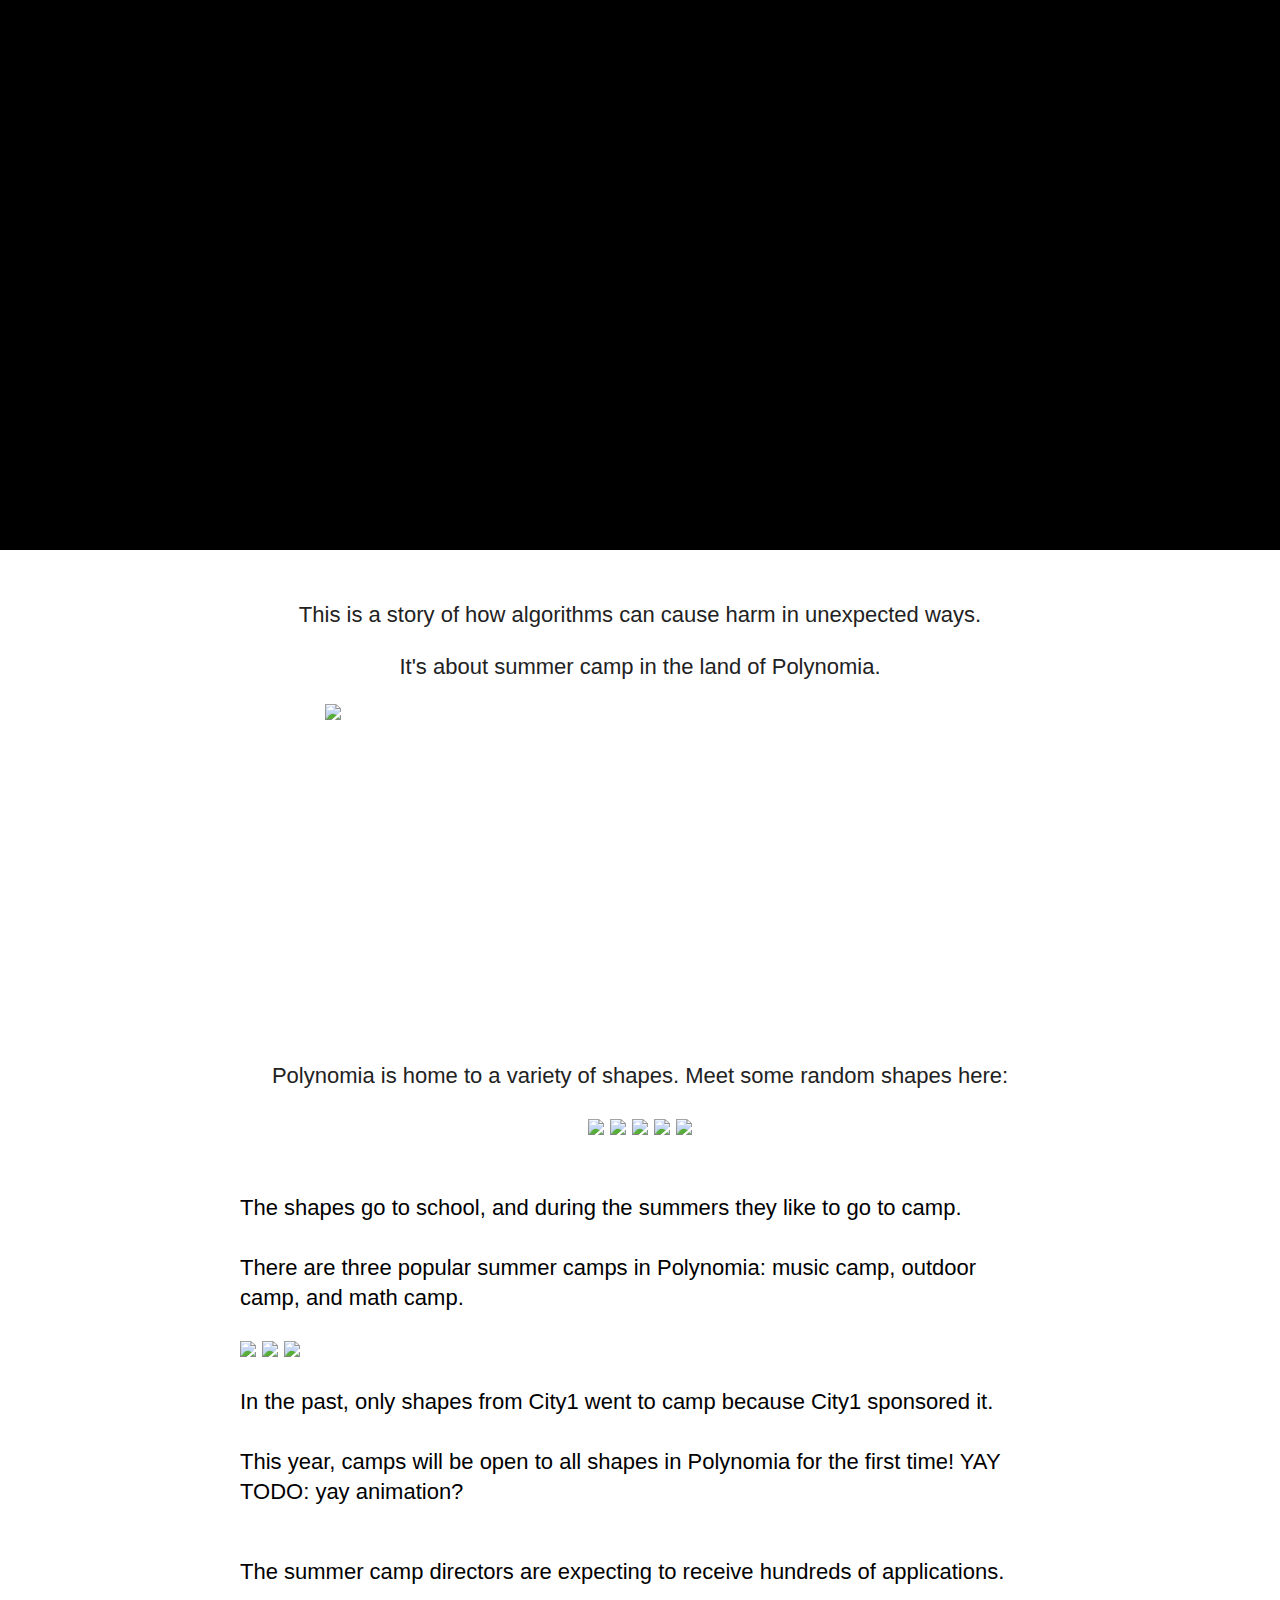
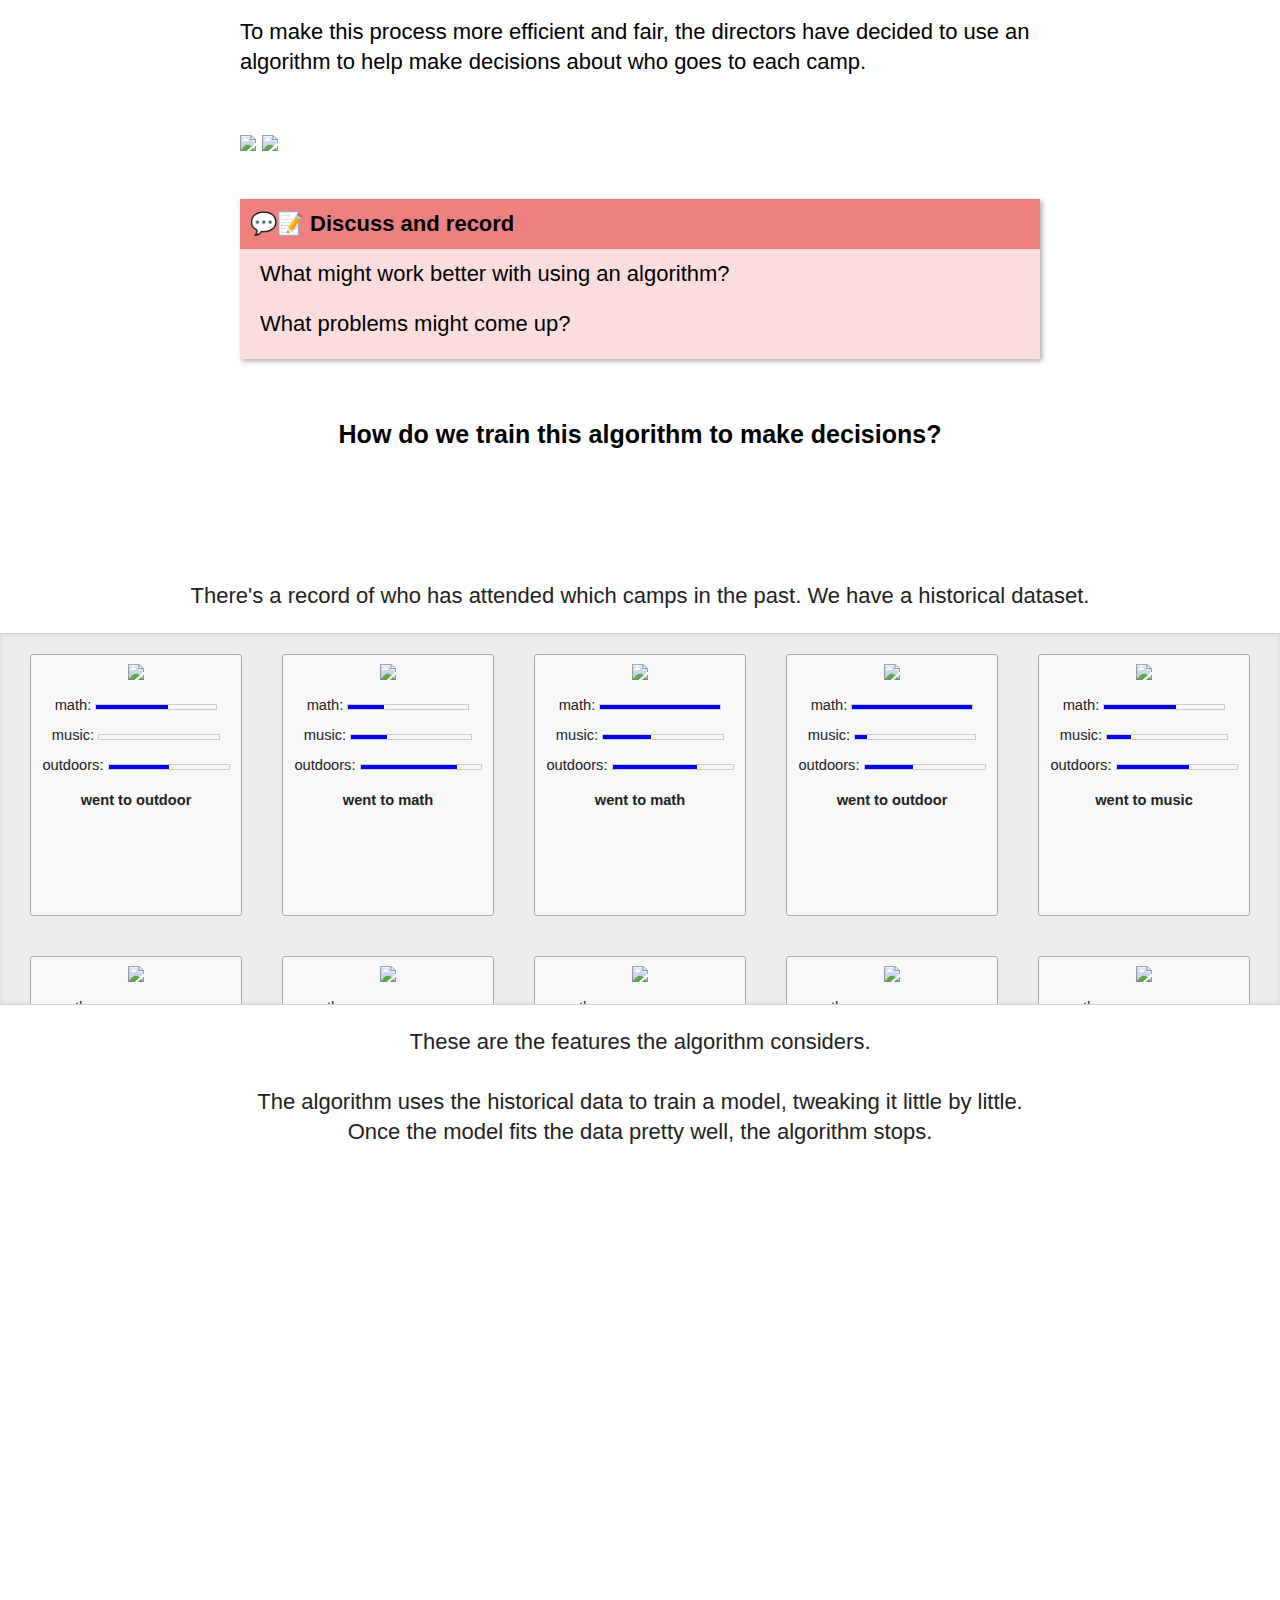
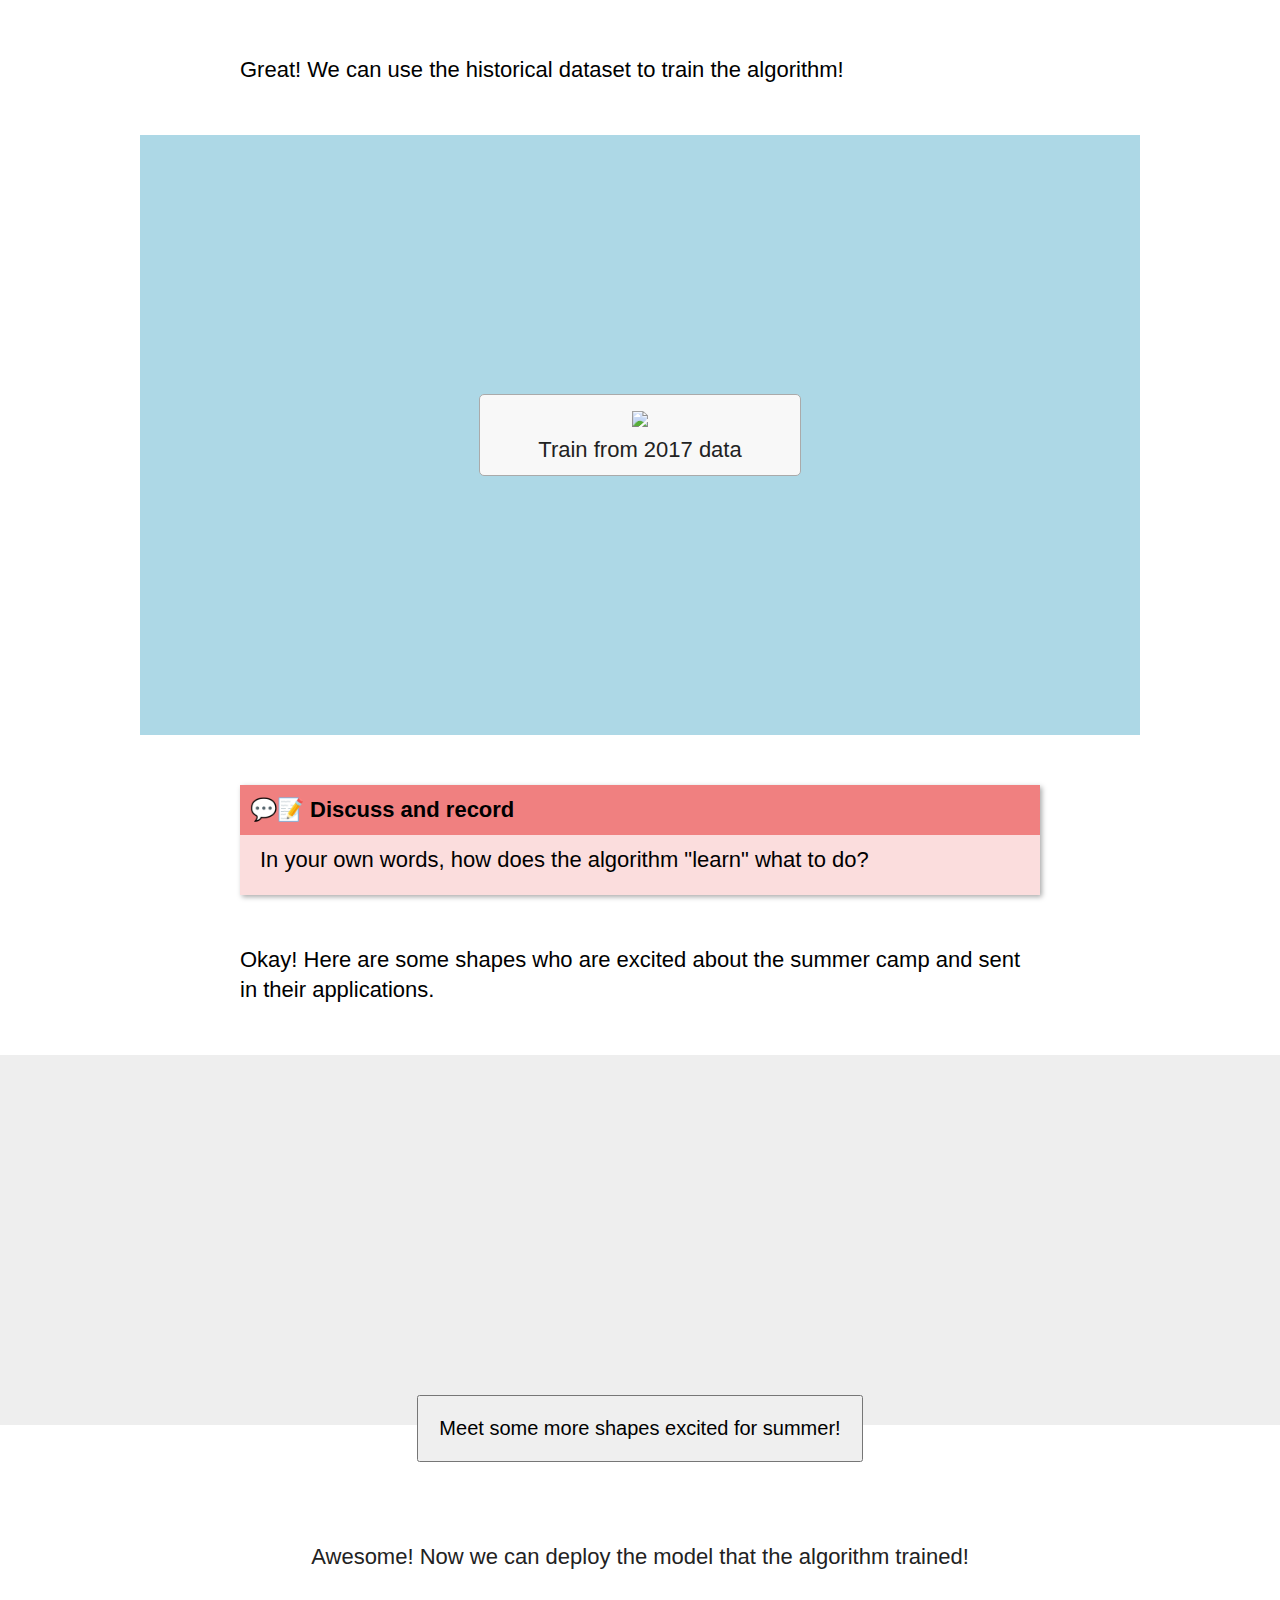
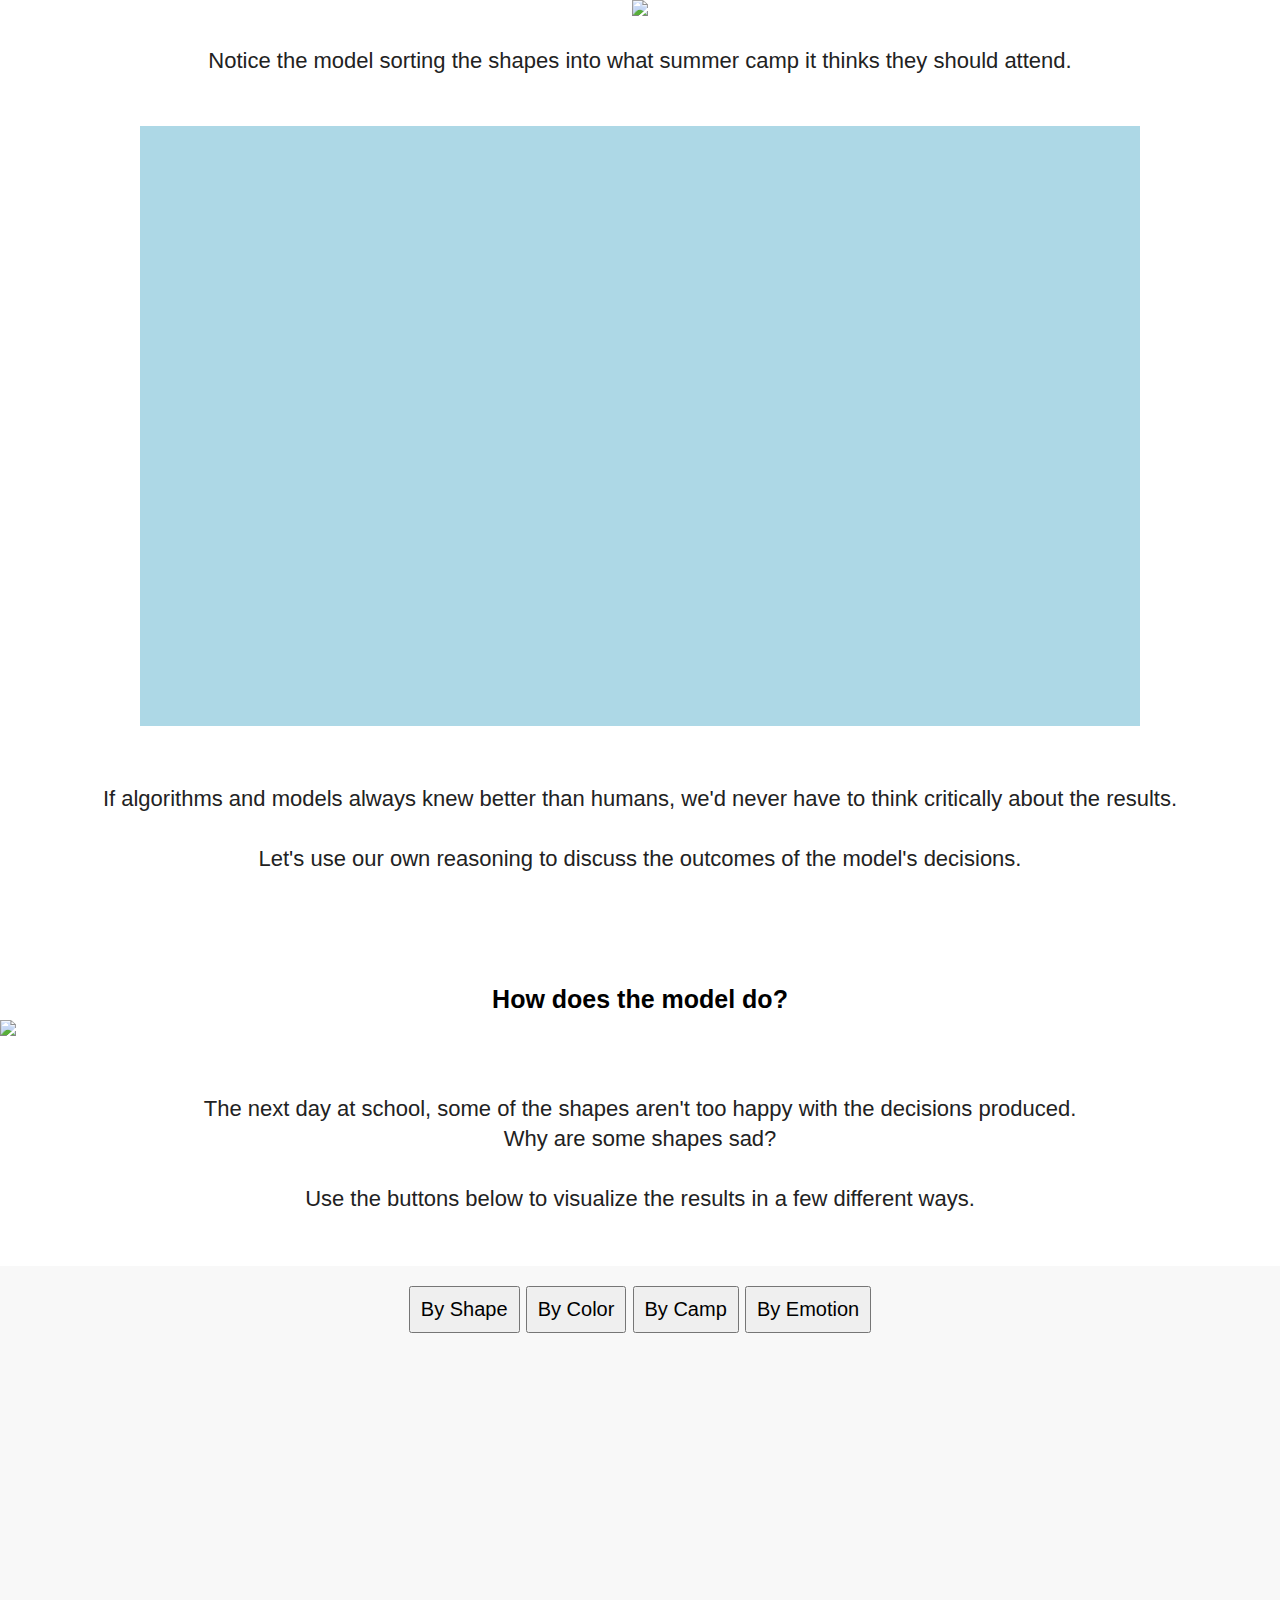
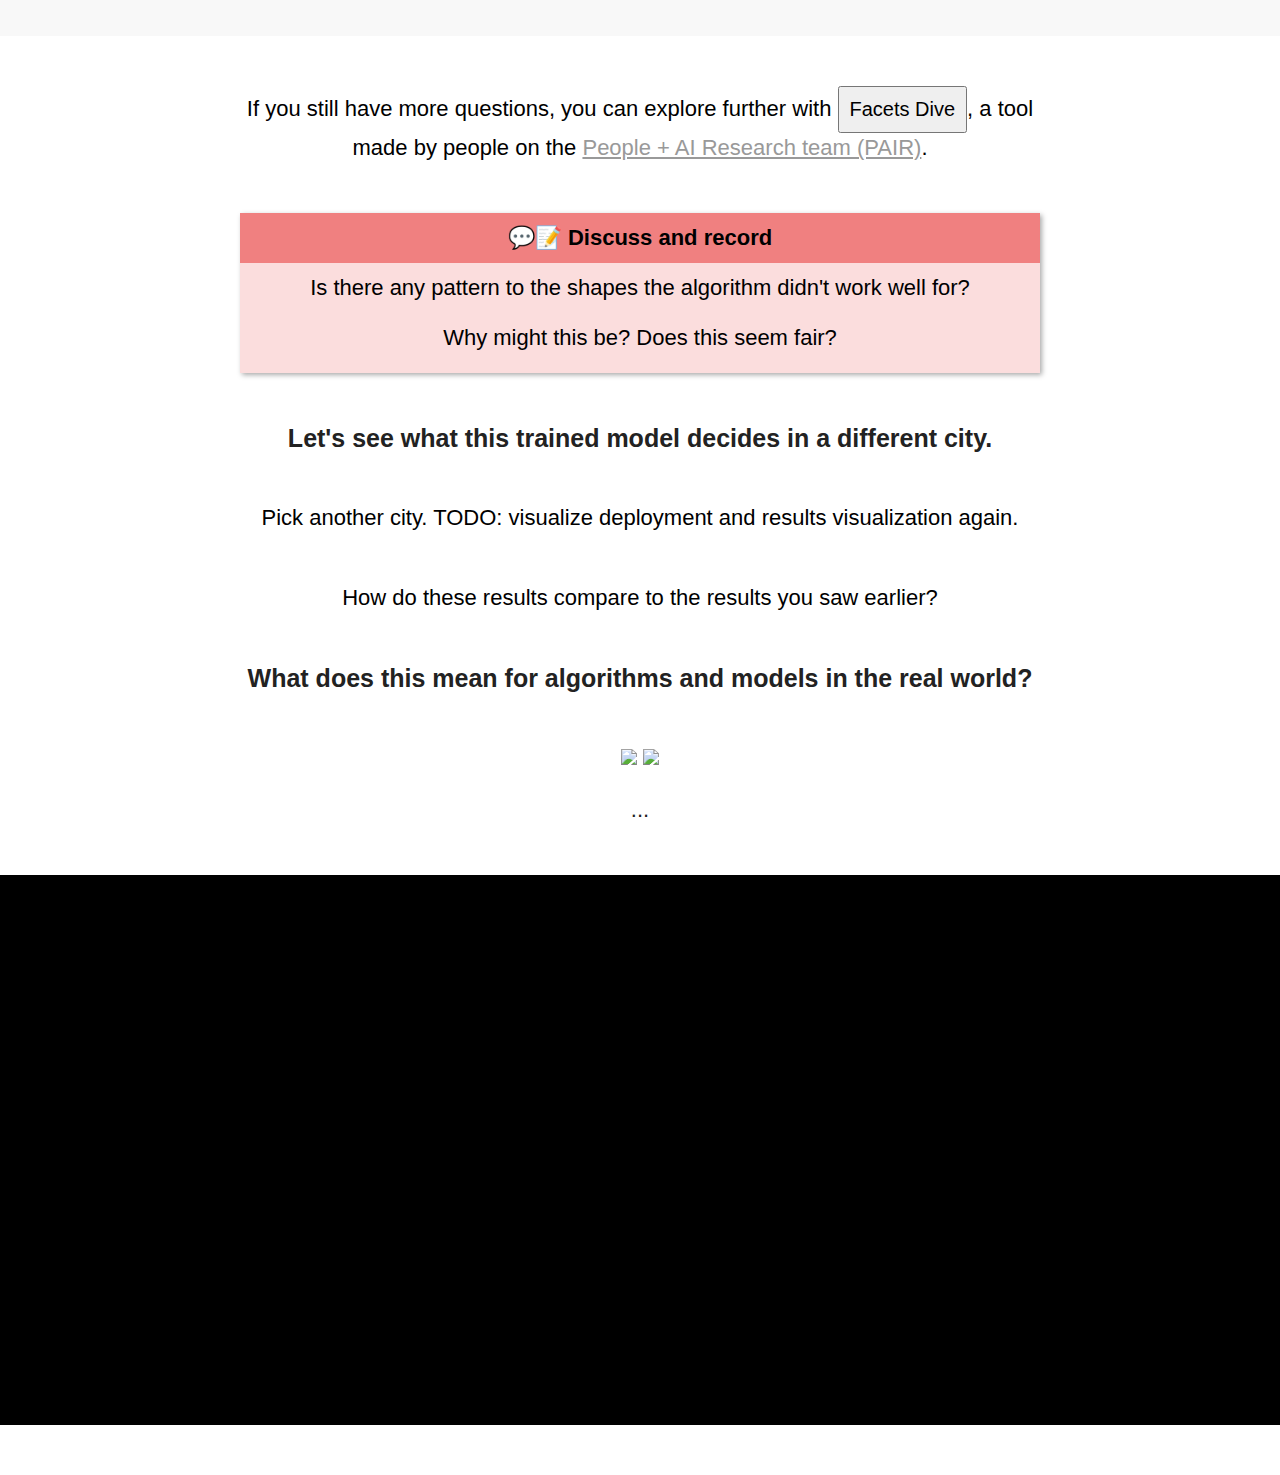
==== commit ecda4eb7: "Add code for rendering shapes on map" ====
--- a/index.html
+++ b/index.html
@@ -3,13 +3,13 @@
 <head>
 
 	<!-- Place this data between the <head> tags of your website -->
-	<title>In progress</title>
-	<meta name="description" content="A playable post on how harmless choices can make a harmful world." />
+	<title>Supervised Polygons</title>
+	<meta name="description" content="A playable post for talking about algorithmic justice." />
 	<link rel="icon" type="image/png" href="favicon.png">
 
 	<!-- Schema.org markup for Google+ -->
-	<meta itemprop="name" content="Parable of the Polygons">
-	<meta itemprop="description" content="A playable post on how harmless choices can make a harmful world.">
+	<meta itemprop="name" content="Supervised Polygons">
+	<meta itemprop="description" content="A playable post for talking about algorithmic justice.">
 	<meta itemprop="image" content="http://ncase.me/polygons/social/thumbnail.png">
 
 	<!-- Twitter Card data -->
@@ -56,11 +56,16 @@
 
 	<!-- CHAPTER -->
 	<div class="chapter_wide">
-
-		<p>
-			Welcome to the land of Polynomia!
-		</p>
-		<img src="play/img/land.png"/>
+		<b>This is a story of how algorithms can cause harm in unexpected ways.</b>
+		<p>
+			It's about summer camp in the land of Polynomia.
+		</p>
+		<div class="Map">
+			<div class="Map-container">
+				<img class="Map-graphic" src="play/img/land.png"/>
+				<div class="Map-polygons"></div>
+			</div>
+		</div>
 		<p>
 			Polynomia is home to a variety of shapes. Meet some random shapes here:
 		</p>
@@ -70,9 +75,8 @@
 		<img class="animated fast bounce infinite delay-4s" src="play/img/pink_square_meh.png"/>
 		<img class="animated fast bounce infinite delay-5s" src="play/img/blue_triangle_sad.png"/>
 
+		<!--
 		<iframe playable src="play/mini/mini_ending.html" width="600" height="80" scrolling="no" style="margin:0 auto;display:block" embedded></iframe>
-
-		<!--
 		<form name="imageForm1">
 			<table>
 			<tr>
@@ -99,9 +103,9 @@
 			<br>
 			There are three popular summer camps in Polynomia: music camp, outdoor camp, and math camp.
 		</p>
-		<img src="play/img/sixteenth_notes.png"/>
-		<img src="play/img/campfire.png"/>
-		<img src="play/img/math.png"/>
+		<img class="animated slow bounce infinite delay-1s" src="play/img/sixteenth_notes.png"/>
+		<img class="animated slow bounce infinite delay-3s" src="play/img/campfire.png"/>
+		<img class="animated slow bounce infinite delay-5s" src="play/img/math.png"/>
 		<p>
 			In the past, only shapes from City1 went to camp because City1 sponsored it.
 			<br><br>
@@ -185,7 +189,7 @@
 	<!-- CHAPTER -->
 	<div class="chapter_narrow">
 		<p>
-		Okay!  Here are some triangles who are excited about the summer camp and sent in their applications.
+		Okay!  Here are some shapes who are excited about the summer camp and sent in their applications.
 		</p>
 	</div>
 	<div class="chapter_wide">
@@ -198,9 +202,8 @@
 	<div class="chapter_wide">
 		<p>
 		Awesome! Now we can deploy the model that the algorithm trained!
-		TODO: make different icon for play - deploy
-		</p>
-		<img src="play/img/play_icon.png"/ class="center" onclick="deploy()">
+		</p>
+		<img src="play/img/play_icon_black.png"/ class="DeployFirstCity-button center">
 		<p>
 		Notice the model sorting the shapes into what summer camp it thinks they should attend.
 		</p>
@@ -313,11 +316,14 @@
 <script src="js/wiggle.js"></script>
 <script src="js/visualize.js"></script>
 <script src="js/facets.js"></script>
+<script src="js/map.js"></script>
 <script>
 	// global state
 	window.game = {
 		historicalDataset: DATASETS.exampleDatasets.historicalOne,
 		firstCityDataset: DATASETS.exampleDatasets.unassignedCityOne,
+		secondCityDataset: DATASETS.exampleDatasets.unassignedCityTwo,
+		thirdCityDataset: DATASETS.exampleDatasets.unassignedCityThree,
 		training: {
 			progress: [],
 			trainedModel: null,
@@ -327,12 +333,14 @@
 </script>
 <script>
  	DATASETS.init(game, {
- 		historicalEl: document.querySelector('.HistoricalApplications')
+ 		historicalEl: document.querySelector('.HistoricalApplications'),
+ 		meetShapesEl: document.querySelector('.MeetShapesDataset')
  	});
  	TRAINING.init(game, {
-		trainButtonEl: document.querySelector('.Train-button')
+		trainButtonEl: document.querySelector('.Train-button'),
+		predictFirstCityButtonEl: document.querySelector('.DeployFirstCity-button')
 	});
- 	VISUALIZE(game, document.querySelector('.Visualize'));
+ 	VISUALIZE.init(game, document.querySelector('.Visualize'));
 	FACETS.init(game, {
 		buttonEl: document.querySelector('.Visualize-facets-button'),
 		containerEl: document.querySelector('.Visualize-facets')
@@ -343,6 +351,10 @@
 		Velocity(el, { left: 800 }, 3000, "swing"); //move right
 		Velocity(el, { opacity: 0 }, { visibility: "hidden" }); //alternatively, display: "none" to disappear el
 	}
+
+	MAP.init({
+		mapEl: document.querySelector('.Map')
+	});
 </script>
 </div>
-</html>+</html>
--- a/css/index.css
+++ b/css/index.css
@@ -151,7 +151,7 @@
 .HistoricalApplications-preview {
 	height: 370px;
 	background: #eee;
-	overflow-x: scroll;
+	overflow-y: scroll;
 	box-shadow: inset 0 0 5px rgba(128,128,128,0.25);
 	border-top: 1px solid rgba(128,128,128,0.25);
 	border-bottom: 1px solid rgba(128,128,128,0.25);
@@ -160,11 +160,27 @@
 .Application-stack {
 	margin: 20px;
 	display: inline-block;
-}
-
-
+	transform: scale(1.0);
+  transition: all 100ms;
+  -webkit-box-shadow: none !important;
+	-moz-box-shadow: none !important;
+	box-shadow: none !important;
+}
+.Application-stack:hover {
+	transform: scale(1.1);
+	-webkit-box-shadow: 4px 4px 5px 0px rgba(128,128,128,1) !important;
+	-moz-box-shadow: 4px 4px 5px 0px rgba(128,128,128,1) !important;
+	box-shadow: 4px 4px 5px 0px rgba(128,128,128,1) !important;
+}
+
+
+.MeetShapesDataset-dataset-preview {
+	height: 370px;
+	background: #eee;
+}
 
 .MeetShapesDataset-create-dataset {
+	cursor: pointer;
 	padding: 20px;
 	font-size: 20px;
 	position: relative;
@@ -173,15 +189,9 @@
 
 .MeetShapesDataset-data-point {
 	display: inline-block;
-	/*animation: wiggle 1000ms infinite linear;*/
 	margin: 20px;
 	width: 300px;
 }
-
-/*.MeetShapesDataset-tiny {
-	font-size: 10px;
-	line-height: 0.8em;
-}*/
 
 .speech-bubble {
 	position: relative;
@@ -381,4 +391,29 @@
 
 .DiscussAndWrite > div {
 	padding: 10px;
+}
+
+.Map {
+}
+.Map-container {
+	position: relative;
+	width: 650px;
+  height: 335px;
+}
+.Map-graphic {
+	position: absolute;
+}
+.Map-title {
+	position: absolute;
+	border: 1px solid #333;
+}
+
+
+.Map-polygons > img {
+	position: absolute;
+}
+
+.Map-polygon-scale {
+	transform: scale(0.2);
+	transform-origin: top left;
 }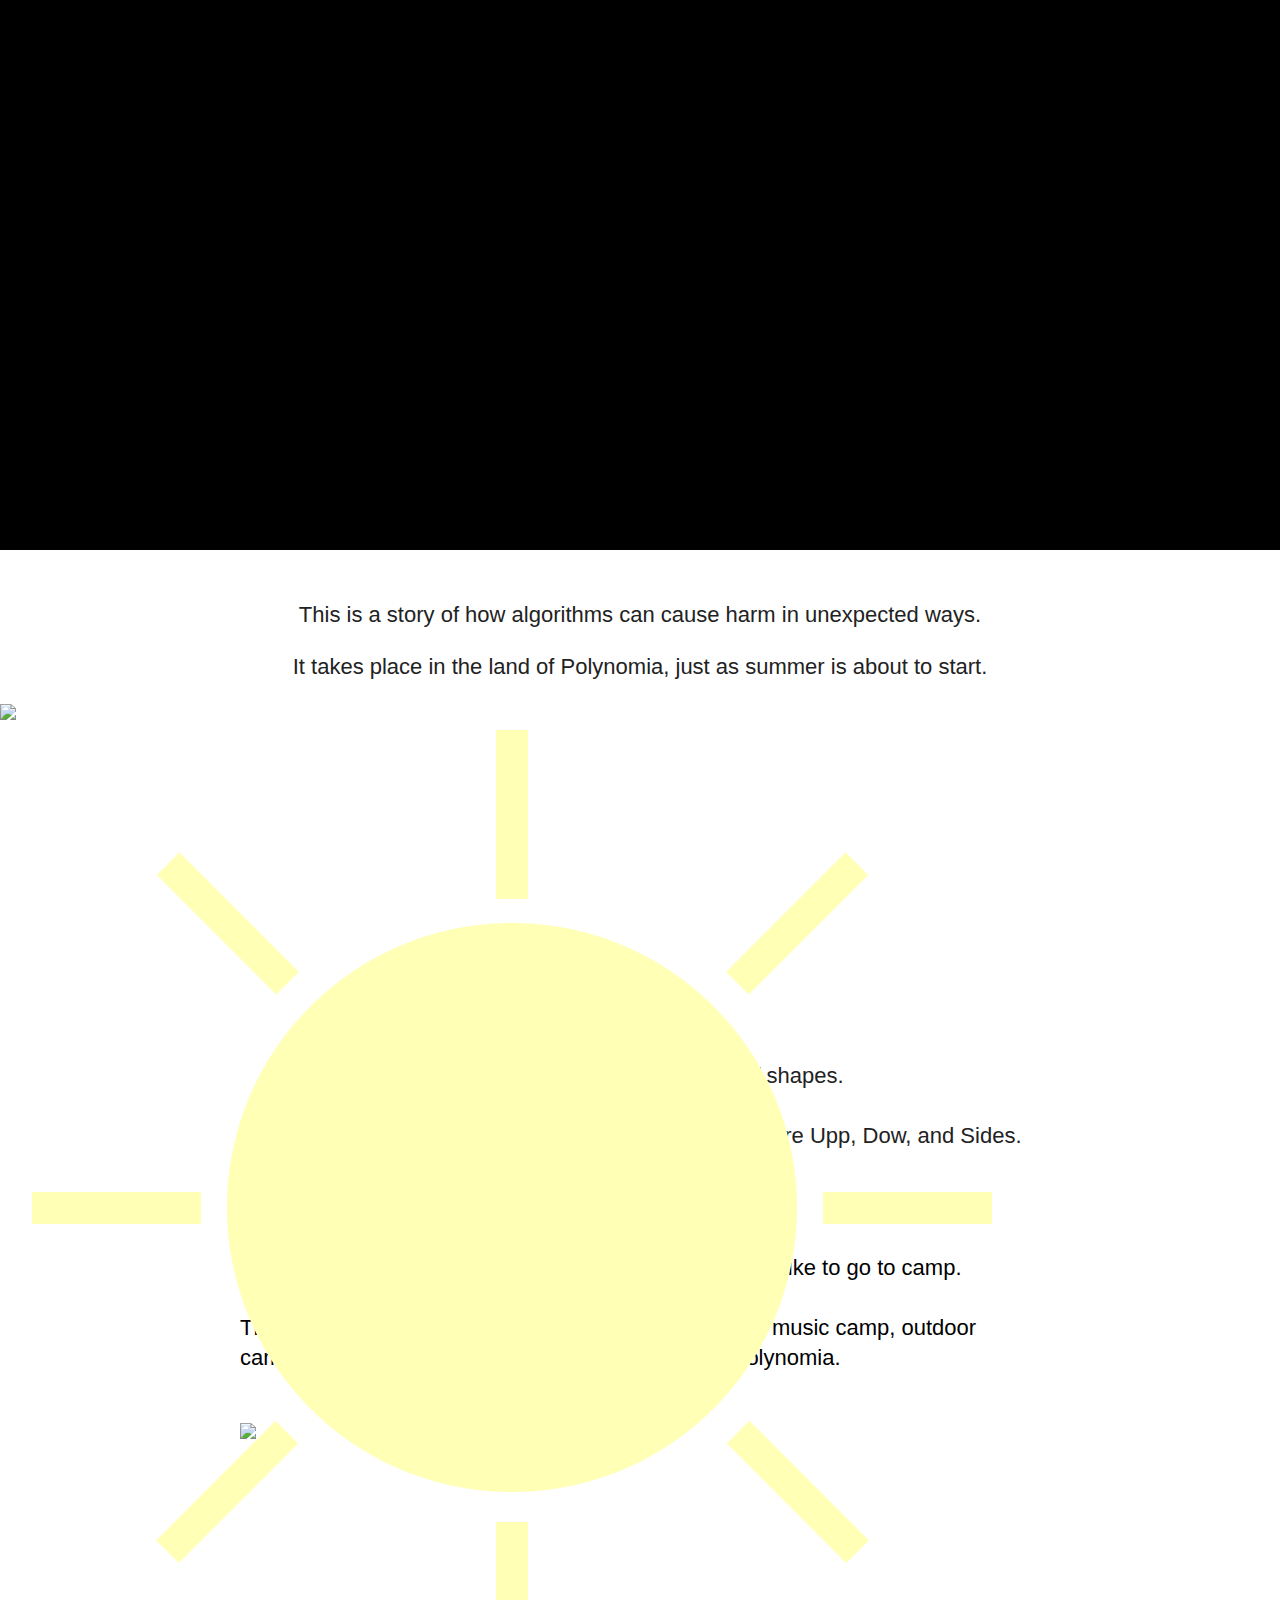
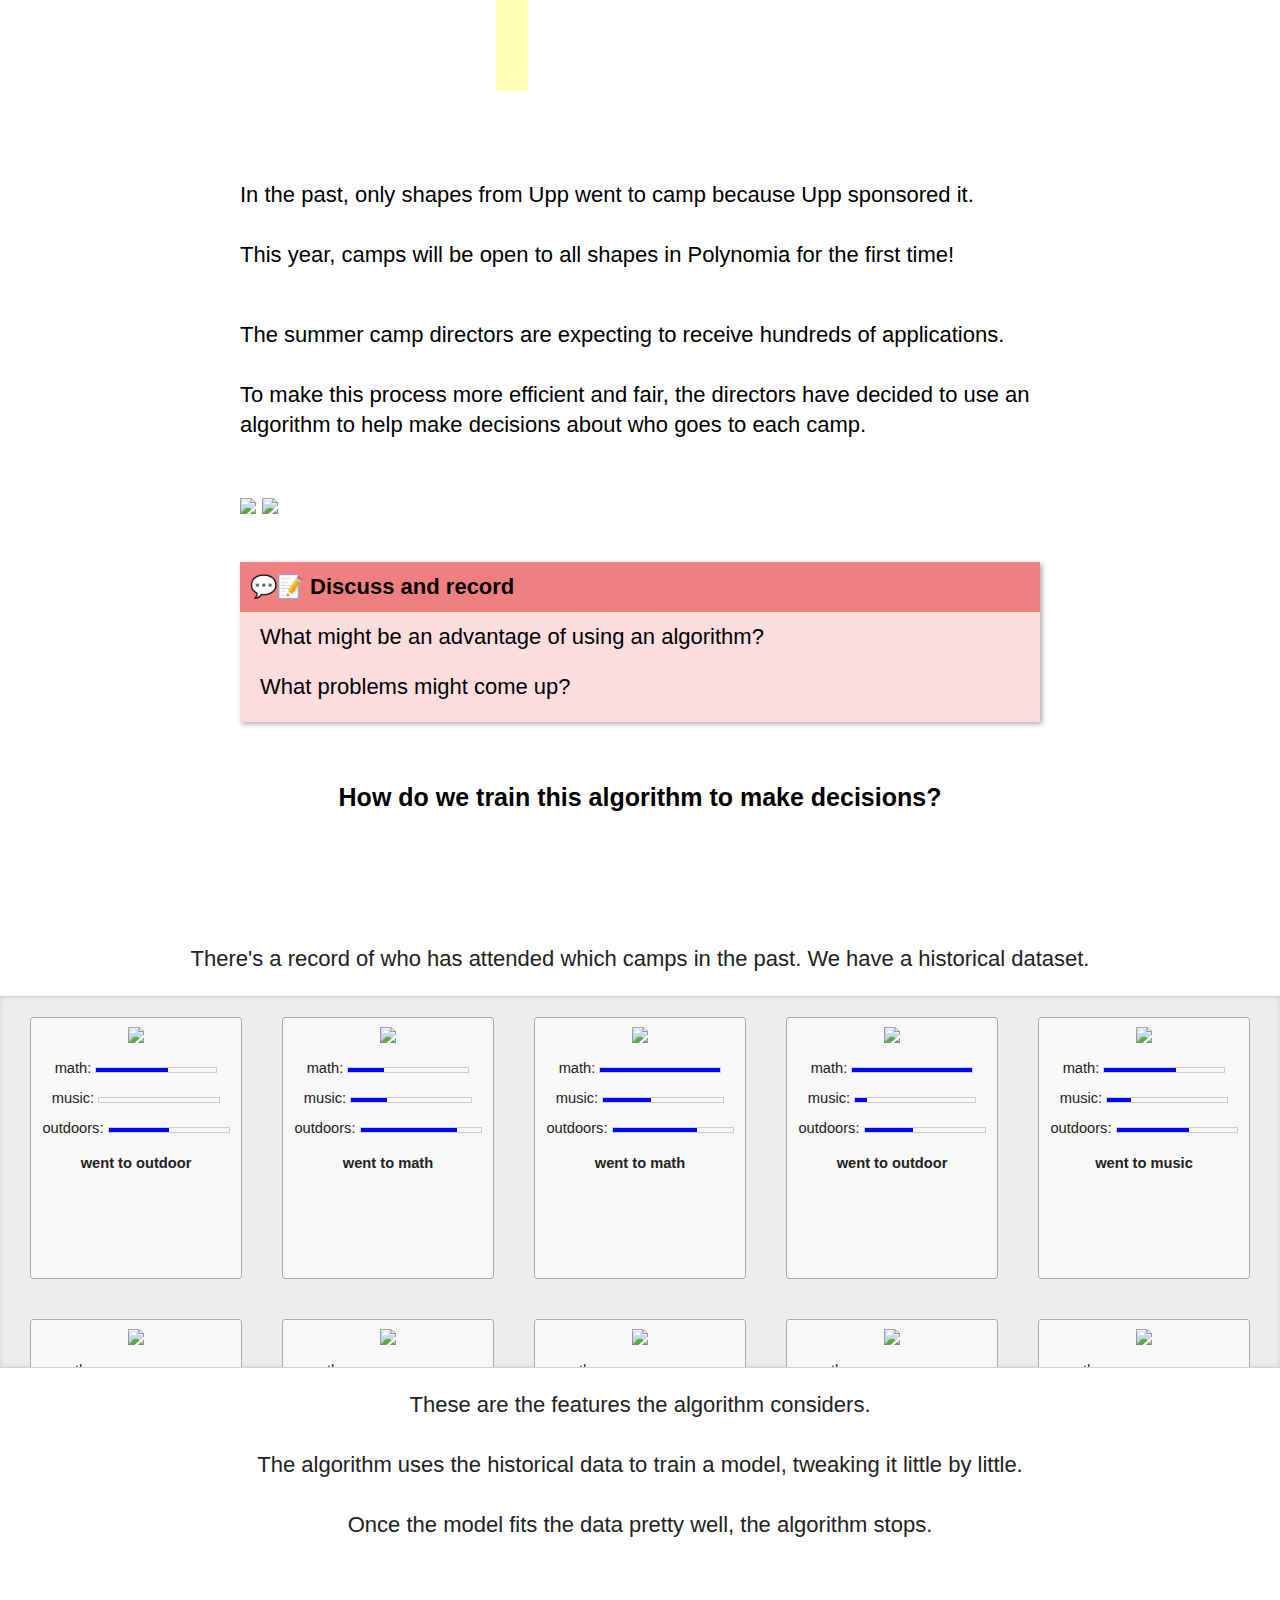
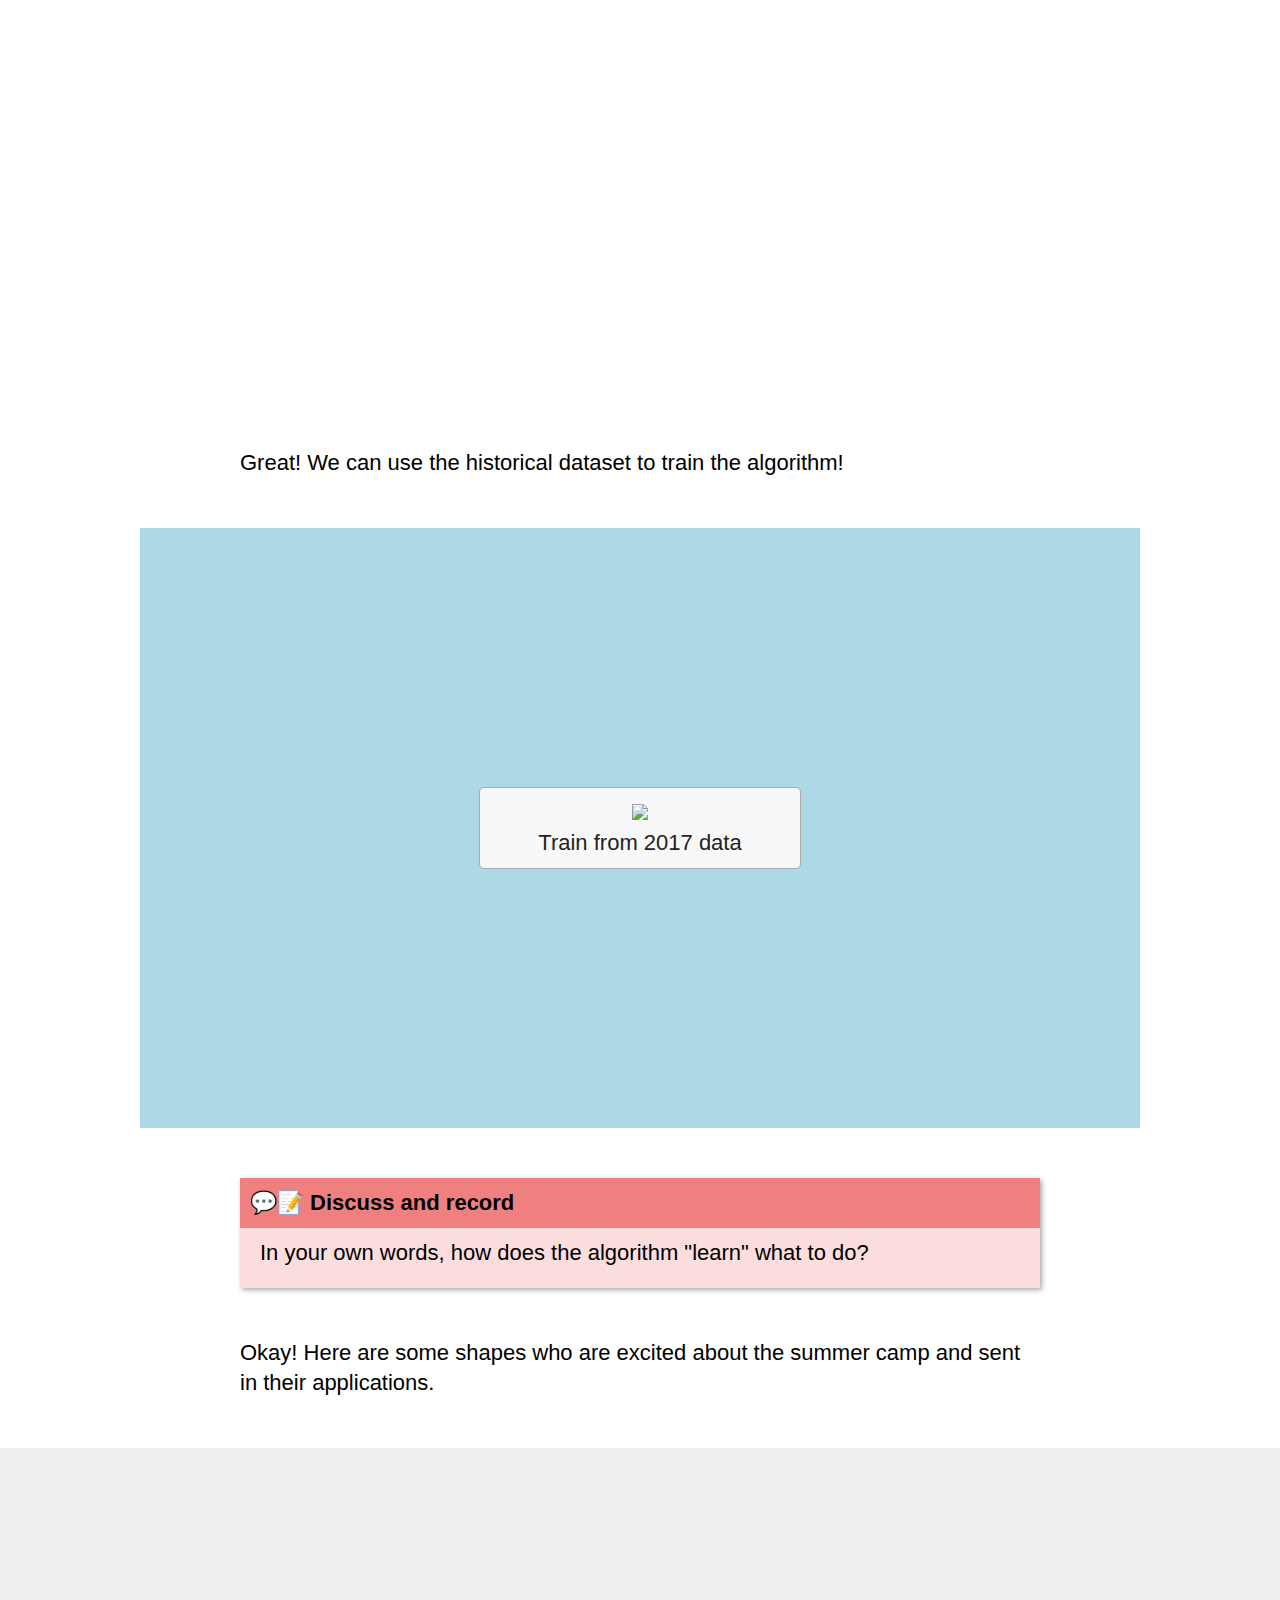
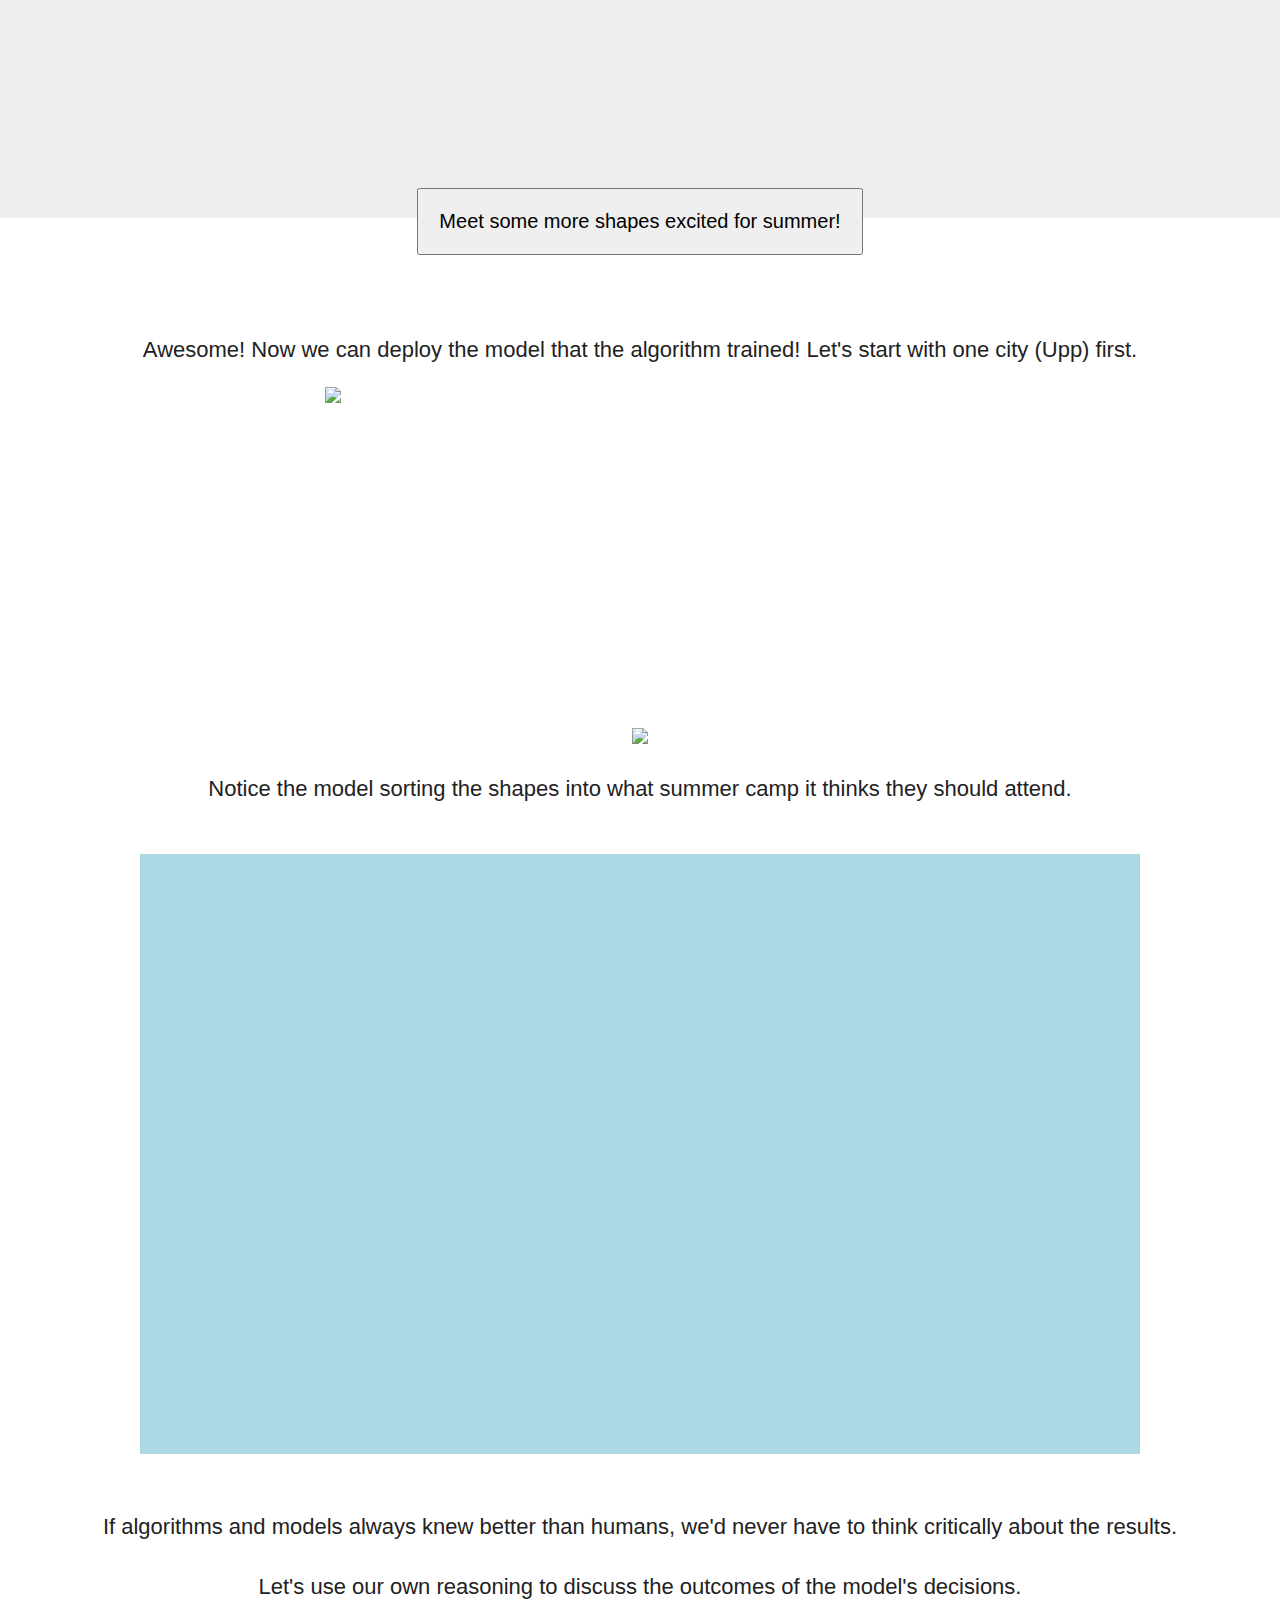
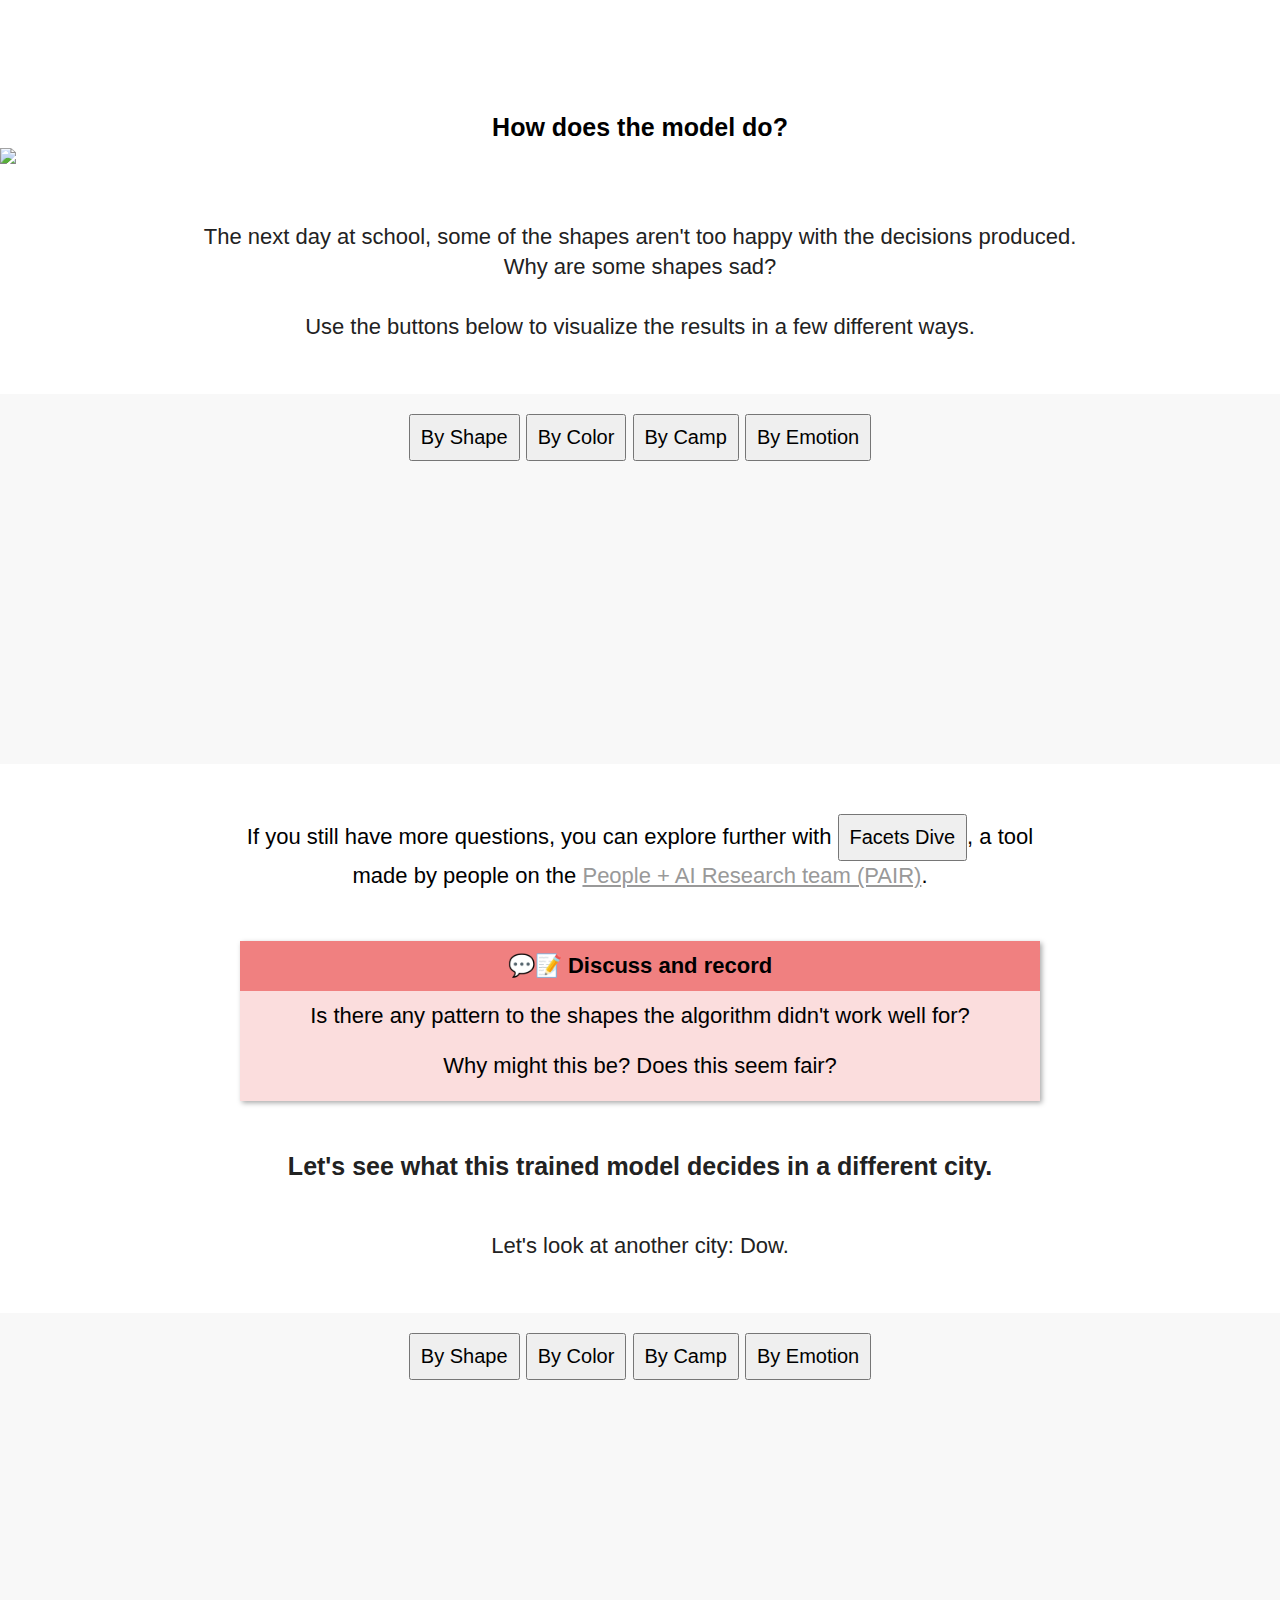
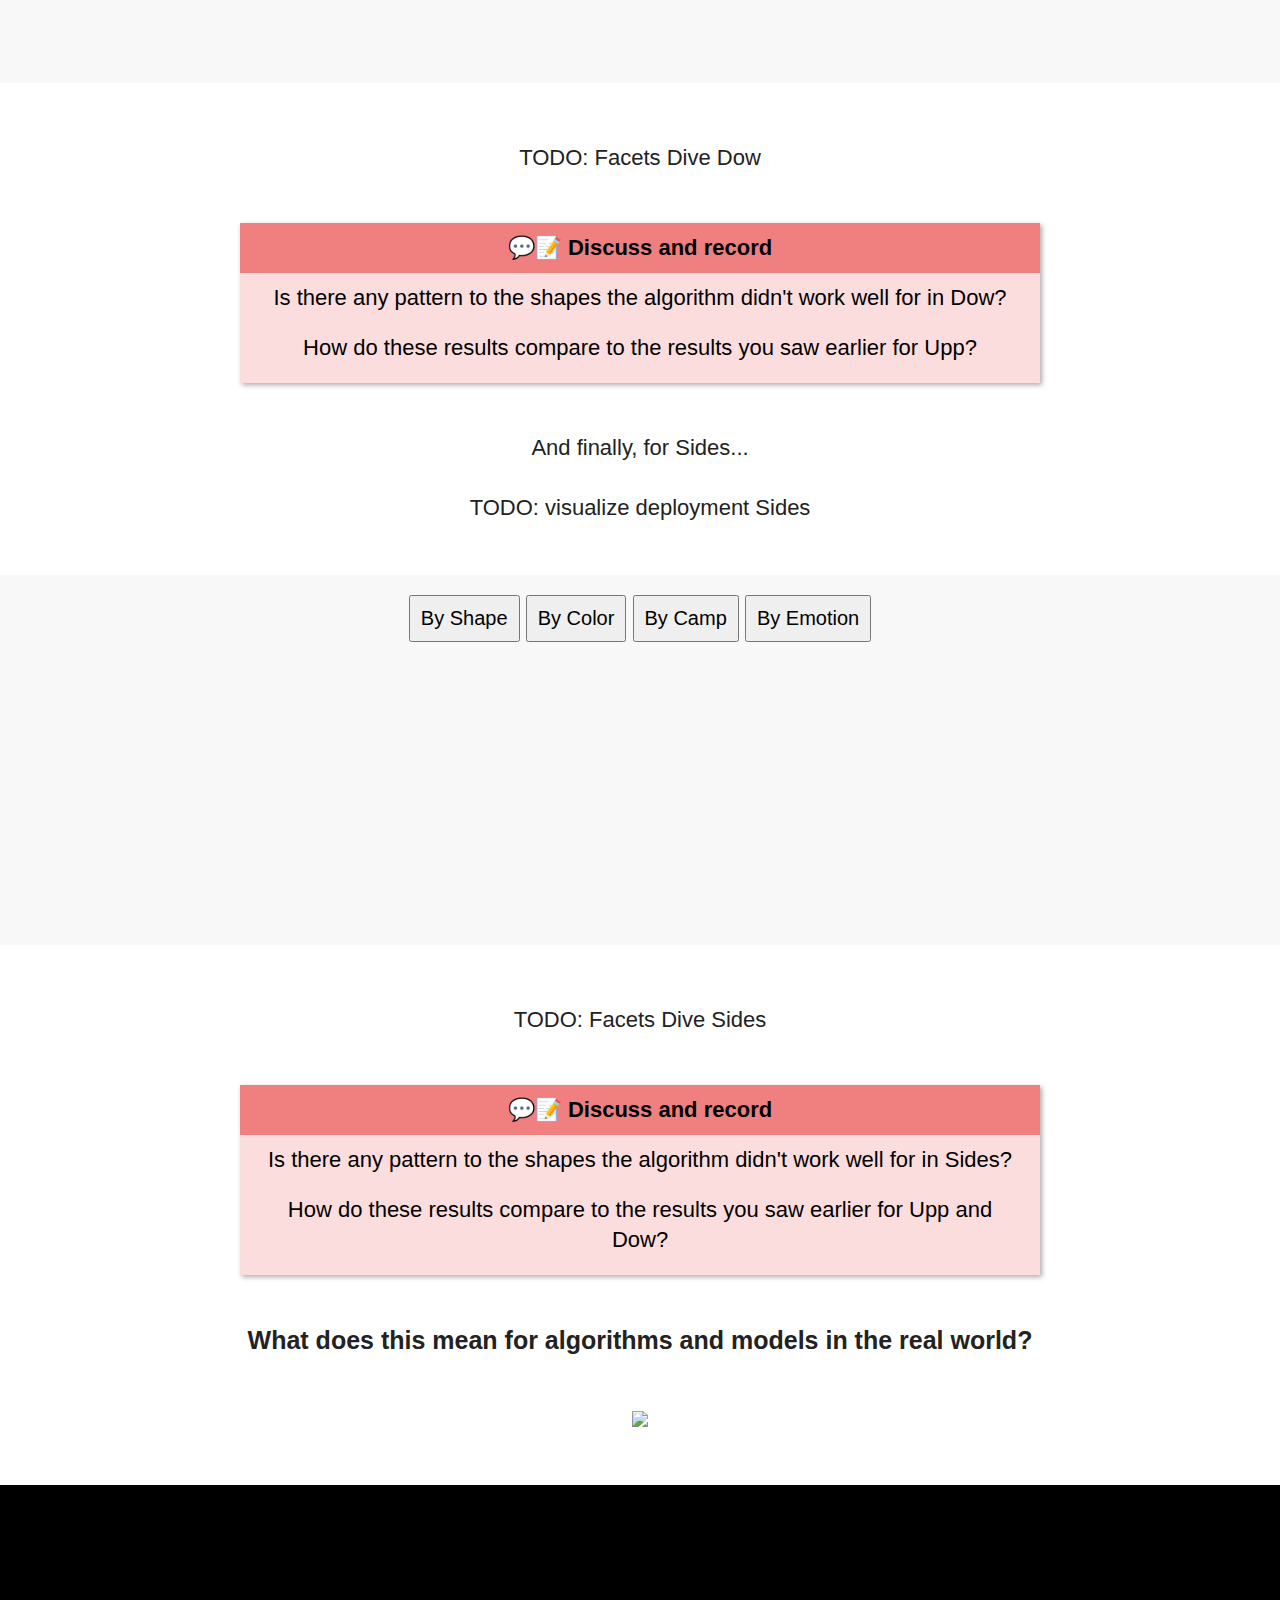
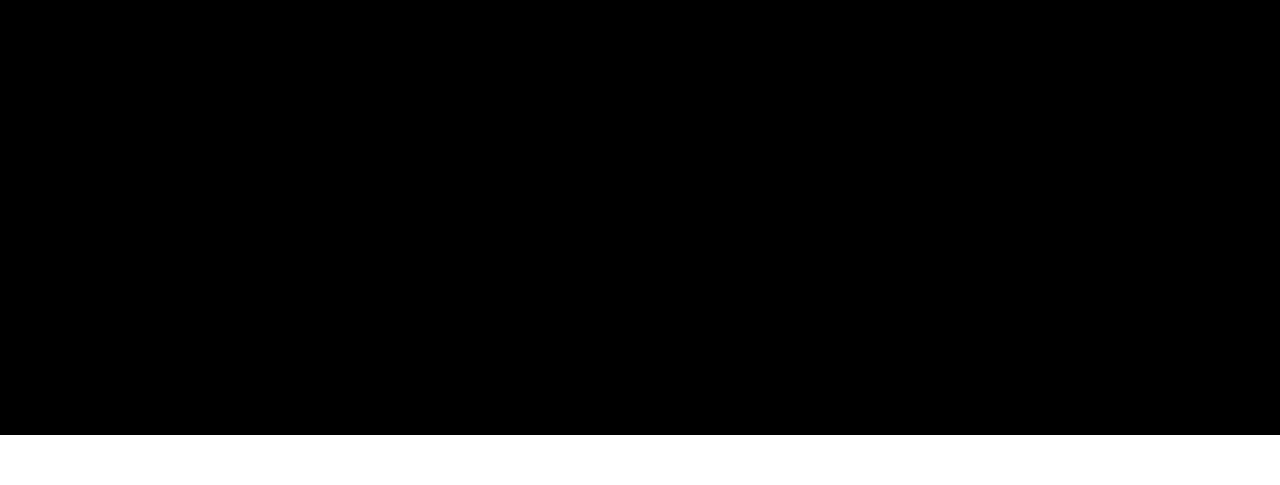
==== commit 0ff044ac: "final layout sketch with todos" ====
--- a/index.html
+++ b/index.html
@@ -58,40 +58,24 @@
 	<div class="chapter_wide">
 		<b>This is a story of how algorithms can cause harm in unexpected ways.</b>
 		<p>
-			It's about summer camp in the land of Polynomia.
-		</p>
-		<div class="Map">
+			It takes place in the land of Polynomia, just as summer is about to start.
+		</p>
+		<div class="Map Map-Intro">
 			<div class="Map-container">
-				<img class="Map-graphic" src="play/img/land.png"/>
-				<div class="Map-polygons"></div>
-			</div>
-		</div>
-		<p>
-			Polynomia is home to a variety of shapes. Meet some random shapes here:
+				<img class="Map-graphic" src="play/img/land_sharp_1000.png"/>
+				<img class="Map-sun" src="play/img/sun.png" />
+			</div>
+		</div>
+		<p>
+			Polynomia is home to a variety of shapes.
+			<br><br>
+			The three cities in Polynomia, where everyone lives, are Upp, Dow, and Sides.
 		</p>
 		<img class="animated fast bounce infinite delay-1s" src="play/img/green_square_yay.png"/>
 		<img class="animated fast bounce infinite delay-2s" src="play/img/liblue_triangle_yay_blink.png"/>
 		<img class="animated fast bounce infinite delay-3s" src="play/img/yay_triangle.png"/>
 		<img class="animated fast bounce infinite delay-4s" src="play/img/pink_square_meh.png"/>
 		<img class="animated fast bounce infinite delay-5s" src="play/img/blue_triangle_sad.png"/>
-
-		<!--
-		<iframe playable src="play/mini/mini_ending.html" width="600" height="80" scrolling="no" style="margin:0 auto;display:block" embedded></iframe>
-		<form name="imageForm1">
-			<table>
-			<tr>
-				<td>
-				<input onclick="displayRandomHappy();" type=button value="Display Random Happy Shape">
-				</td>
-			</tr>
-			<tr>
-				<td>
-				<img src="play/img/liblue_triangle_yay.png" name="canvas" />
-				</td>
-			</tr>
-			</table>
-		</form>
-		-->
 	</div>
 
 	<!-- CHAPTER -->
@@ -99,18 +83,21 @@
 
 		<p>
 			The shapes go to school, and during the summers they like to go to camp.
-			<br>
-			<br>
+			<br><br>
 			There are three popular summer camps in Polynomia: music camp, outdoor camp, and math camp.
-		</p>
-		<img class="animated slow bounce infinite delay-1s" src="play/img/sixteenth_notes.png"/>
-		<img class="animated slow bounce infinite delay-3s" src="play/img/campfire.png"/>
-		<img class="animated slow bounce infinite delay-5s" src="play/img/math.png"/>
-		<p>
-			In the past, only shapes from City1 went to camp because City1 sponsored it.
-			<br><br>
-			This year, camps will be open to all shapes in Polynomia for the first time! YAY
-			TODO: yay animation?
+			They're all in the middle of Polynomia.
+		</p>
+	</div>
+	<div class="chapter_narrow">
+		<div class="Map Map-Camps">
+			<div class="Map-container">
+				<img class="Map-graphic" src="play/img/land_sharp_1000.png"/>
+			</div>
+		</div>
+		<p>
+			In the past, only shapes from Upp went to camp because Upp sponsored it.
+			<br><br>
+			This year, camps will be open to all shapes in Polynomia for the first time!
 		</p>
 
 	</div>
@@ -130,7 +117,7 @@
 		<br>
 
 		<div class="DiscussAndWrite">
-			<div>What might work better with using an algorithm?</div>
+			<div>What might be an advantage of using an algorithm?</div>
 			<div>What problems might come up?</div>
 		</div>
 
@@ -153,7 +140,7 @@
 			These are the features the algorithm considers.
 			<br><br>
 			The algorithm uses the historical data to train a model, tweaking it little by little.
-			<br>
+			<br><br>
 			Once the model fits the data pretty well, the algorithm stops.
 		</p>
 	</div>
@@ -201,8 +188,13 @@
 
 	<div class="chapter_wide">
 		<p>
-		Awesome! Now we can deploy the model that the algorithm trained!
-		</p>
+		Awesome! Now we can deploy the model that the algorithm trained!  Let's start with one city (Upp) first.
+		</p>
+		<div class="Map Map-DeployFirst">
+			<div class="Map-container">
+				<img class="Map-graphic" src="play/img/land_sharp_1000.png"/>
+			</div>
+		</div>
 		<img src="play/img/play_icon_black.png"/ class="DeployFirstCity-button center">
 		<p>
 		Notice the model sorting the shapes into what summer camp it thinks they should attend.
@@ -265,18 +257,59 @@
 	</div>
 
 	<!-- CHAPTER -->
-	<div class="chapter_narrow">
-		<p>
-		Pick another city.
-		TODO: visualize deployment and results visualization again.
-		</p>
-	</div>
-
-	<!-- CHAPTER -->
-	<div class="chapter_narrow">
-		<p>
-		How do these results compare to the results you saw earlier?
-		</p>
+	<div class="chapter_wide">
+		<p>
+		Let's look at another city: Dow.
+		<br><br>
+		<div class="Visualize-tool">
+			<button class="Visualize-button Visualize-by-shape">By Shape</button>
+			<button class="Visualize-button Visualize-by-color">By Color</button>
+			<button class="Visualize-button Visualize-by-camp">By Camp</button>
+			<button class="Visualize-button Visualize-by-feeling">By Emotion</button>
+			<div class="Evaluating">
+				<canvas class="Evaluating-canvas" width="1024" height="350"></canvas>
+			</div>
+		</div>
+		<br><br>
+		TODO: Facets Dive Dow
+		</p>
+	</div>
+
+	<!-- CHAPTER -->
+	<div class="chapter_narrow">
+		<div class="DiscussAndWrite">
+			<div>Is there any pattern to the shapes the algorithm didn't work well for in Dow?</div>
+			<div>How do these results compare to the results you saw earlier for Upp?</div>
+		</div>
+	</div>
+
+	<!-- CHAPTER -->
+	<div class="chapter_wide">
+		<p>
+		And finally, for Sides...
+		<br><br>
+		TODO: visualize deployment Sides
+		<br><br>
+		<div class="Visualize-tool">
+			<button class="Visualize-button Visualize-by-shape">By Shape</button>
+			<button class="Visualize-button Visualize-by-color">By Color</button>
+			<button class="Visualize-button Visualize-by-camp">By Camp</button>
+			<button class="Visualize-button Visualize-by-feeling">By Emotion</button>
+			<div class="Evaluating">
+				<canvas class="Evaluating-canvas" width="1024" height="350"></canvas>
+			</div>
+		</div>
+		<br><br>
+		TODO: Facets Dive Sides
+		</p>
+	</div>
+
+	<!-- CHAPTER -->
+	<div class="chapter_narrow">
+		<div class="DiscussAndWrite">
+			<div>Is there any pattern to the shapes the algorithm didn't work well for in Sides?</div>
+			<div>How do these results compare to the results you saw earlier for Upp and Dow?</div>
+		</div>
 	</div>
 
 
@@ -287,10 +320,6 @@
 	<!-- CHAPTER -->
 	<div class="chapter_wide">
 		<img src="play/img/camping.png"/>
-		<img src="play/img/canoe.png"/>
-		<p>
-			...
-		</p>
 	</div>
 
 	<!-- SPLASH -->
@@ -352,8 +381,19 @@
 		Velocity(el, { opacity: 0 }, { visibility: "hidden" }); //alternatively, display: "none" to disappear el
 	}
 
-	MAP.init({
-		mapEl: document.querySelector('.Map')
+	// maps
+	// maps to deploy to cities
+	MAP.init(document.querySelector('.Map.Map-Intro'), {
+		shouldRenderPolygons: true,
+		shouldRenderCamps: false
+	});
+	MAP.init(document.querySelector('.Map.Map-Camps'), {
+		shouldRenderPolygons: false,
+		shouldRenderCamps: true
+	});
+	MAP.init(document.querySelector('.Map.Map-DeployFirst'), {
+		shouldRenderPolygons: true,
+		shouldRenderCamps: true
 	});
 </script>
 </div>
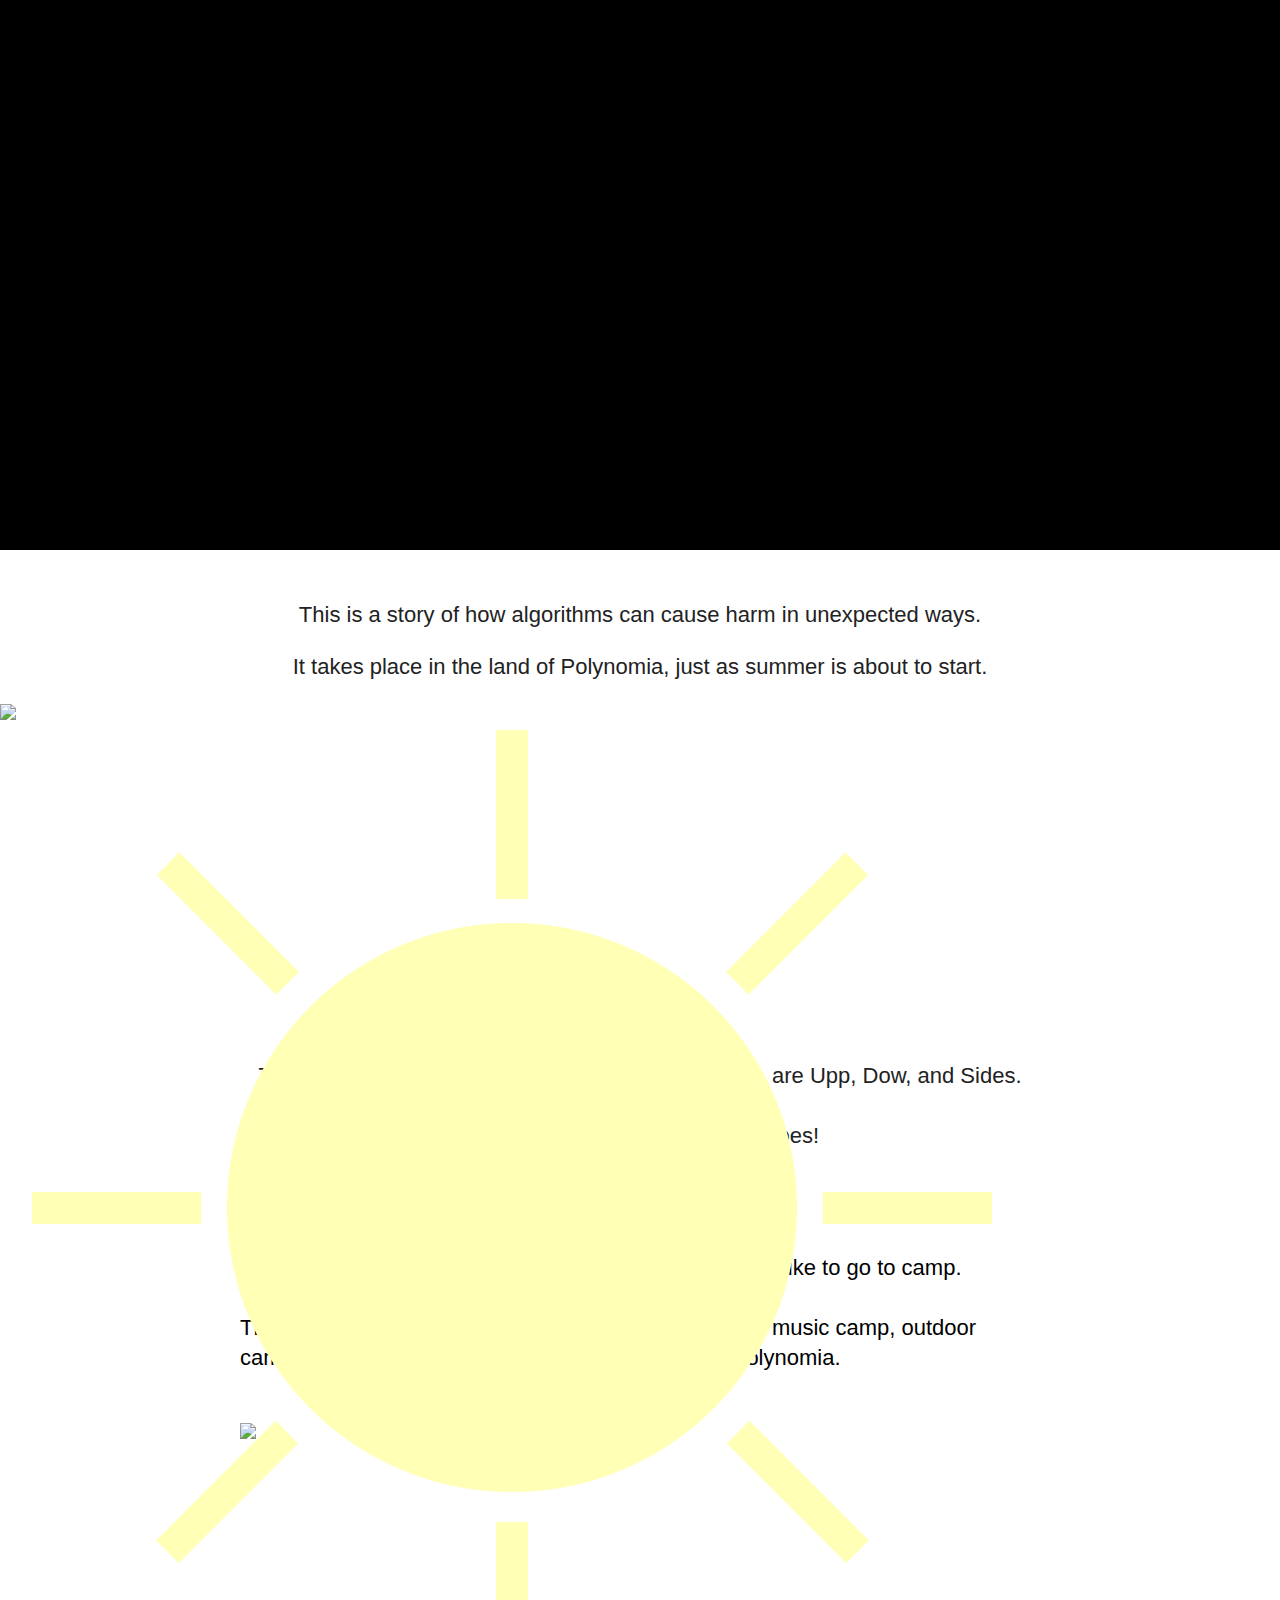
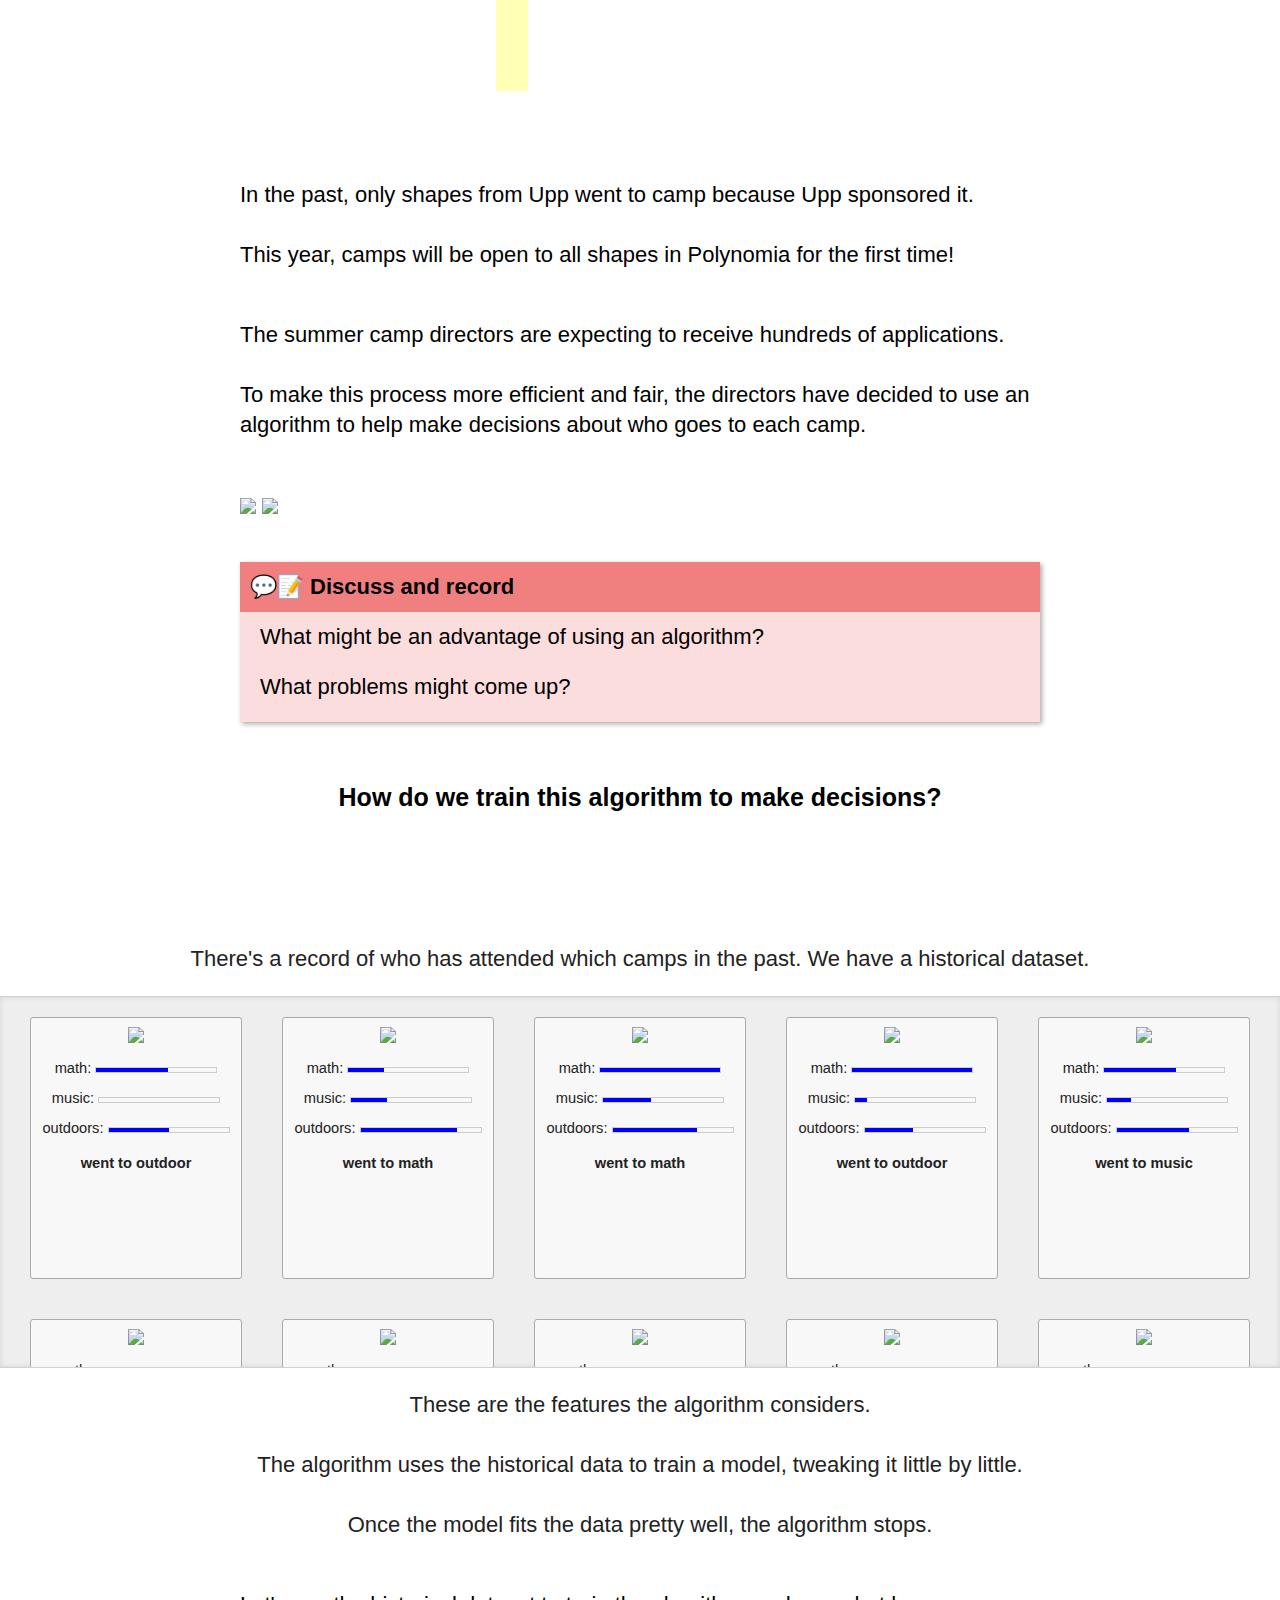
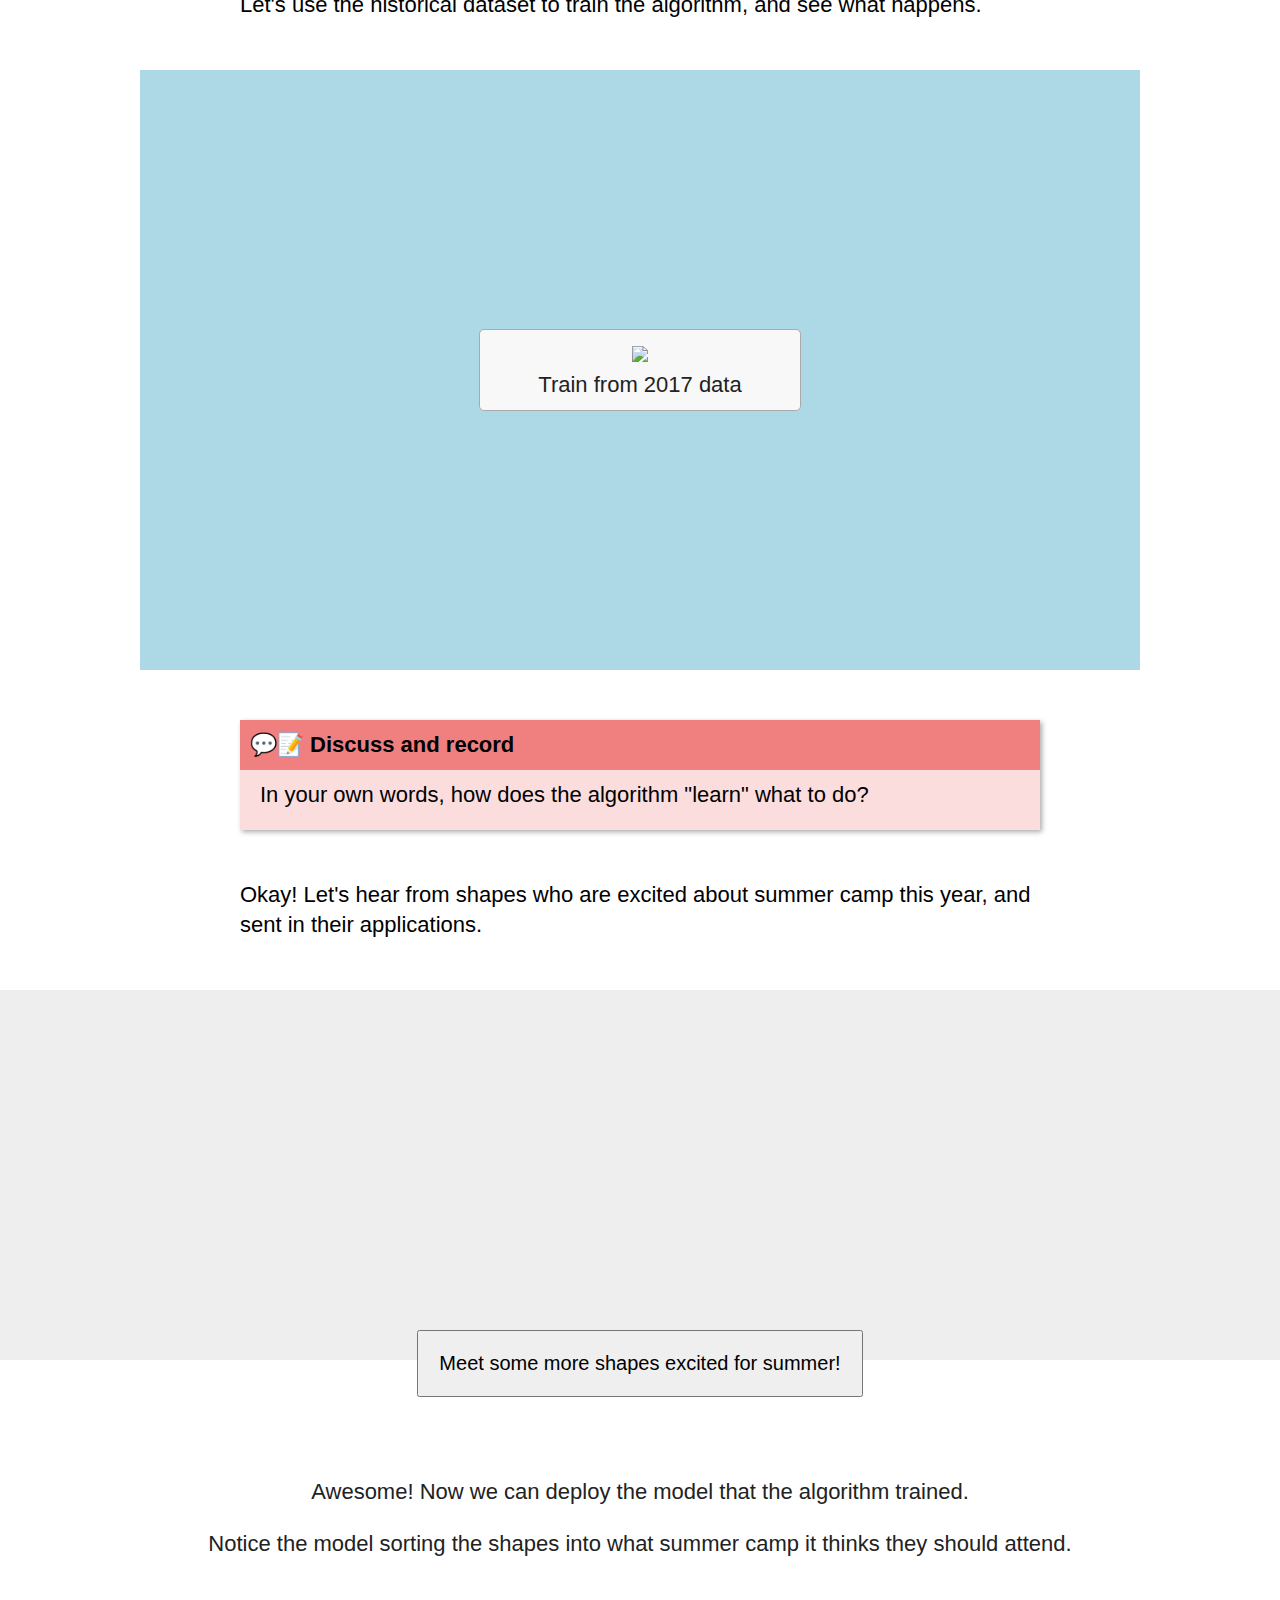
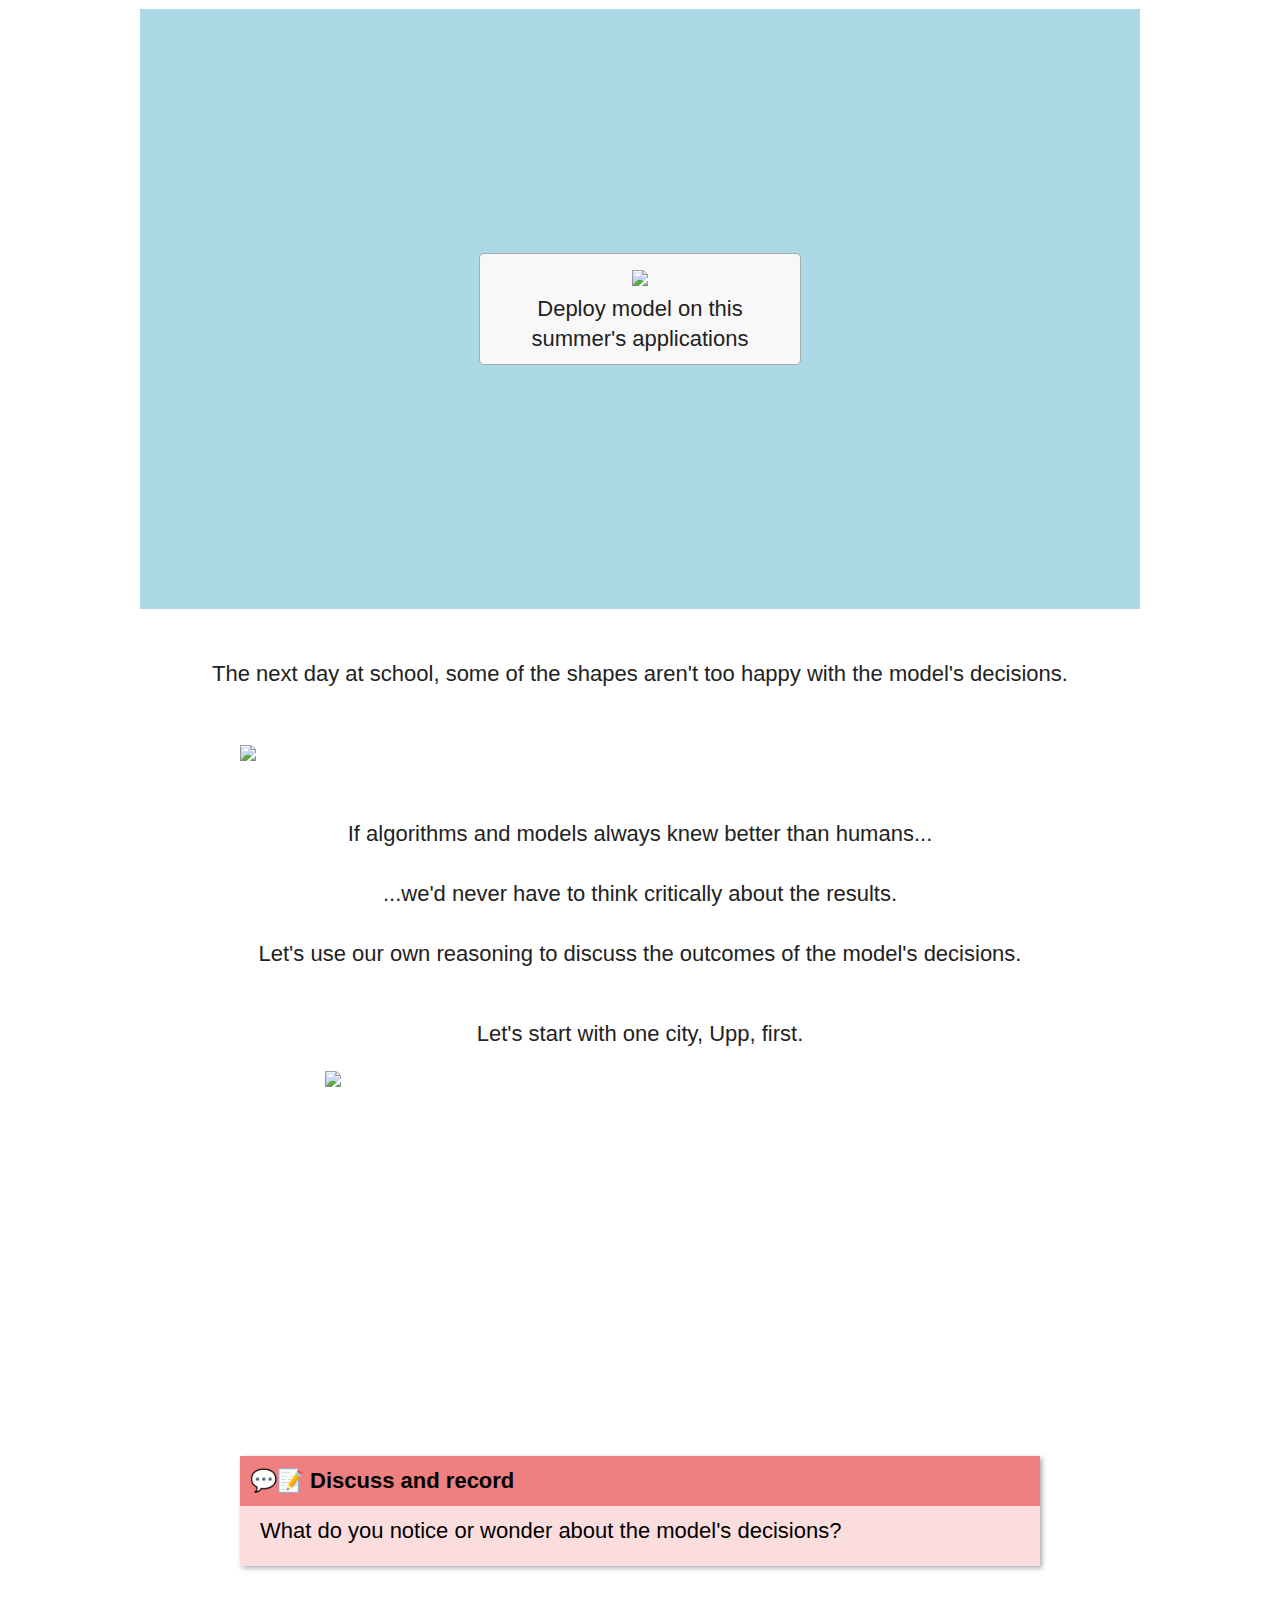
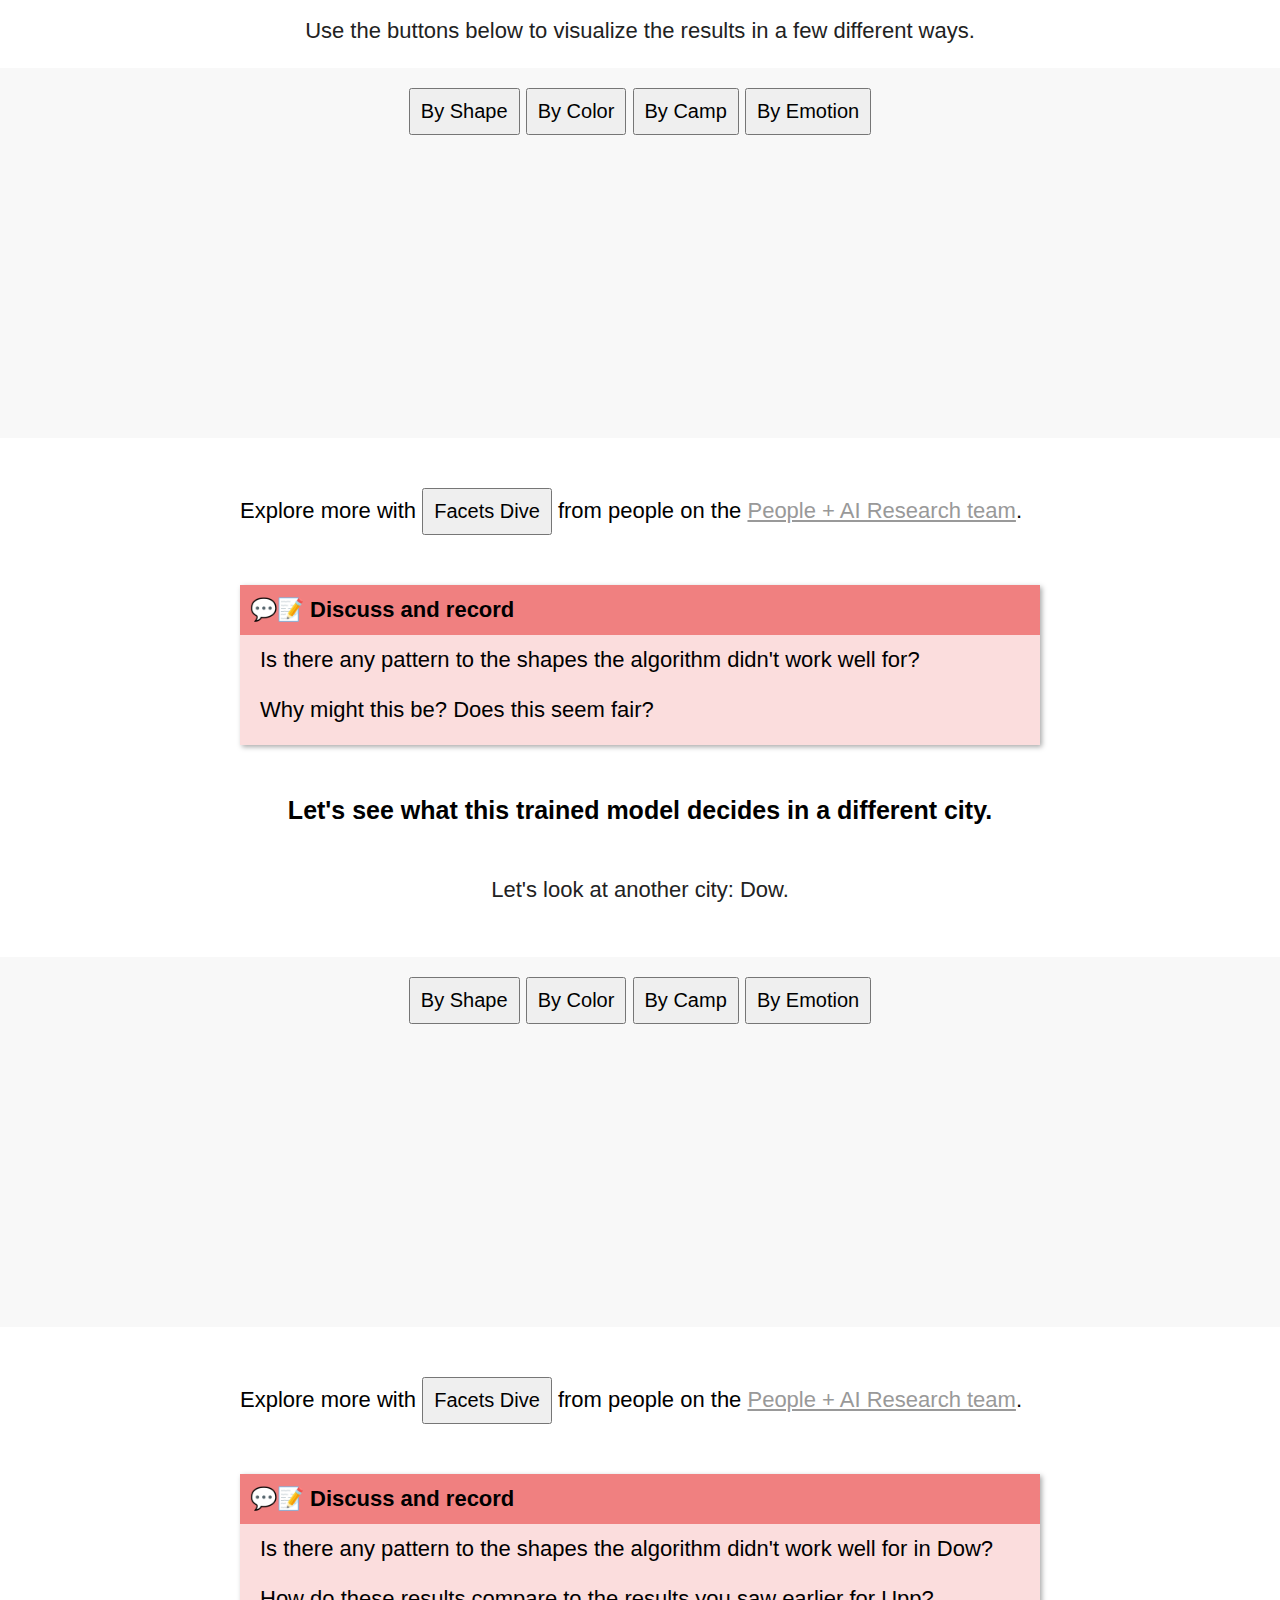
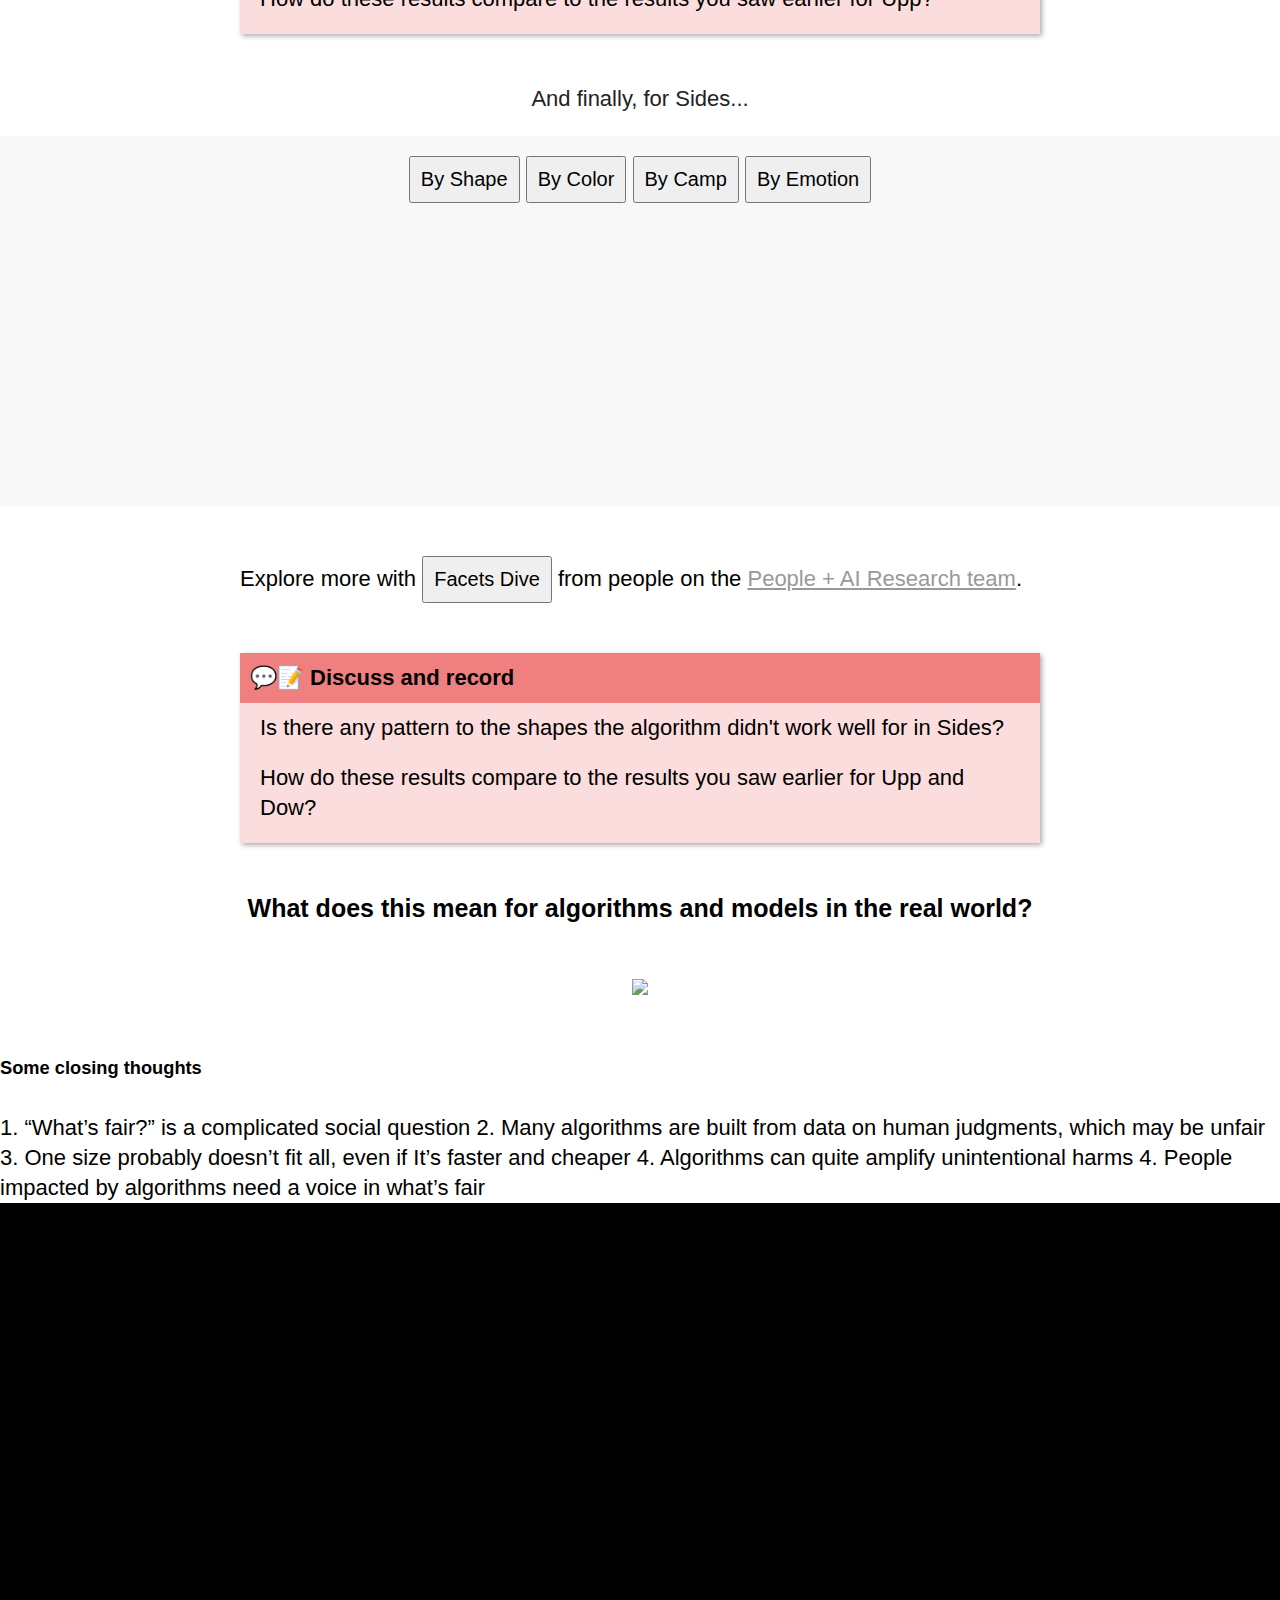
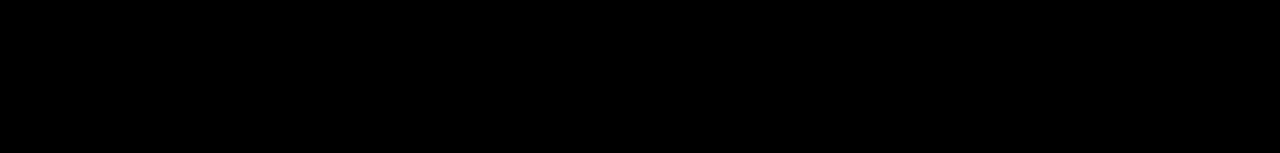
==== commit 1e4e214c: "Train your model first" ====
--- a/index.html
+++ b/index.html
@@ -67,9 +67,9 @@
 			</div>
 		</div>
 		<p>
-			Polynomia is home to a variety of shapes.
-			<br><br>
 			The three cities in Polynomia, where everyone lives, are Upp, Dow, and Sides.
+			<br><br>
+			Polynomia is home to lots of shapes!
 		</p>
 		<img class="animated fast bounce infinite delay-1s" src="play/img/green_square_yay.png"/>
 		<img class="animated fast bounce infinite delay-2s" src="play/img/liblue_triangle_yay_blink.png"/>
@@ -146,13 +146,9 @@
 	</div>
 
 	<!-- CHAPTER -->
-	<div style="width:400px;">
-	    <canvas id="myChart" width="400" height="400"></canvas>
-	</div>
-
-	<div class="chapter_narrow">
-		<p>
-		Great! We can use the historical dataset to train the algorithm!
+	<div class="chapter_narrow">
+		<p>
+		Let's use the historical dataset to train the algorithm, and see what happens.
 		</p>
 	</div>
 
@@ -176,7 +172,7 @@
 	<!-- CHAPTER -->
 	<div class="chapter_narrow">
 		<p>
-		Okay!  Here are some shapes who are excited about the summer camp and sent in their applications.
+		Okay!  Let's hear from shapes who are excited about summer camp this year, and sent in their applications.
 		</p>
 	</div>
 	<div class="chapter_wide">
@@ -188,59 +184,79 @@
 
 	<div class="chapter_wide">
 		<p>
-		Awesome! Now we can deploy the model that the algorithm trained!  Let's start with one city (Upp) first.
+		Awesome! Now we can deploy the model that the algorithm trained.
+		</p>
+		<p>
+		Notice the model sorting the shapes into what summer camp it thinks they should attend.
+		</p>
+	</div>
+	<div class="chapter_wide">
+		<div class="Animation DeployAnimation">
+			<div class="Animation-instructions-container">
+				<div class="Animation-instructions">
+					<img src="play/img/play_icon_black.png"/ class="DeployButton center">
+					<div class="Animation-instructions-text">Deploy model on this summer's applications</div>
+				</div>
+			</div>
+		</div>
+	</div>
+
+	<div class="chapter_wide">
+		<p>
+			The next day at school, some of the shapes aren't too happy with the model's decisions.
+		</p>
+	</div>
+	<div class="chapter_narrow">
+		<img src="play/img/school_bus_shapes.png" class="Vehicle" onclick="busZoom()"/>
+	</div>
+
+	<!-- CHAPTER -->
+	<div class="chapter_wide">
+		If algorithms and models always knew better
+		than humans...
+		<br><br>
+		...we'd never have to think critically
+		about the results.
+		<br><br>
+		Let's use our own reasoning to discuss the outcomes of the model's decisions.
+	</div>
+
+	<div class="chapter_wide">
+		<p>
+			Let's start with one city, Upp, first.
 		</p>
 		<div class="Map Map-DeployFirst">
 			<div class="Map-container">
 				<img class="Map-graphic" src="play/img/land_sharp_1000.png"/>
 			</div>
 		</div>
-		<img src="play/img/play_icon_black.png"/ class="DeployFirstCity-button center">
-		<p>
-		Notice the model sorting the shapes into what summer camp it thinks they should attend.
-		</p>
-	</div>
-	<div class="chapter_wide">
-		<div class="Animation DeployAnimation"></div>
-	</div>
-
-	<!-- CHAPTER -->
-	<div class="chapter_wide">
-		If algorithms and models always knew better
-		than humans, we'd never have to think critically
-		about the results.
-		<br><br>
-		Let's use our own reasoning to discuss the outcomes of the model's decisions.
-	</div>
-
-	<div class="instruction">
-	<br><br>
-	How does the model do?
-	</div>
-
-	<img src="play/img/school_bus_shapes.png" class="Vehicle" onclick="busZoom()"/>
-	<!-- CHAPTER -->
-	<div class="chapter_wide Visualize">
-		<p>
-			The next day at school, some of the shapes aren't too happy with the decisions produced.
-			<br>
-			Why are some shapes sad?
-			<br><br>
-			Use the buttons below to visualize the results in a few different ways.
-			<br><br>
-		</p>
-		<div class="Visualize-tool">
-			<button class="Visualize-button Visualize-by-shape">By Shape</button>
-			<button class="Visualize-button Visualize-by-color">By Color</button>
-			<button class="Visualize-button Visualize-by-camp">By Camp</button>
-			<button class="Visualize-button Visualize-by-feeling">By Emotion</button>
-			<div class="Evaluating">
-				<canvas class="Evaluating-canvas" width="1024" height="350"></canvas>
-			</div>
-		</div>
-
+	</div>
+
+	<div class="chapter_narrow">
+		<div class="DiscussAndWrite">
+			<div>What do you notice or wonder about the model's decisions?</div>
+		</div>
+	</div>
+
+	<!-- CHAPTER -->
+
+	<div class="Visualize-first">
+		<div class="chapter_wide Visualize">
+			<p>
+				Use the buttons below to visualize the results in a few different ways.
+			</p>
+			<div class="Visualize-tool">
+				<button class="Visualize-button Visualize-by-shape">By Shape</button>
+				<button class="Visualize-button Visualize-by-color">By Color</button>
+				<button class="Visualize-button Visualize-by-camp">By Camp</button>
+				<button class="Visualize-button Visualize-by-feeling">By Emotion</button>
+				<div class="Evaluating">
+					<canvas class="Evaluating-canvas" width="1024" height="350"></canvas>
+				</div>
+			</div>
+		</div>
 		<div class="Visualize-facets chapter_narrow">
-			<div>If you still have more questions, you can explore further with <button class="Visualize-facets-button">Facets Dive</button>, a tool made by people on the <a href="https://ai.google/research/teams/brain/pair" target="_blank" rel="noopener noreferrer">People + AI Research team (PAIR)</a>.</button>
+			<div>Explore more with <button class="Visualize-facets-button">Facets Dive</button> from people on the <a href="https://ai.google/research/teams/brain/pair" target="_blank" rel="noopener noreferrer">People + AI Research team</a>.</button></div>
 		</div>
 	</div>
 
@@ -257,22 +273,24 @@
 	</div>
 
 	<!-- CHAPTER -->
-	<div class="chapter_wide">
-		<p>
-		Let's look at another city: Dow.
-		<br><br>
-		<div class="Visualize-tool">
-			<button class="Visualize-button Visualize-by-shape">By Shape</button>
-			<button class="Visualize-button Visualize-by-color">By Color</button>
-			<button class="Visualize-button Visualize-by-camp">By Camp</button>
-			<button class="Visualize-button Visualize-by-feeling">By Emotion</button>
-			<div class="Evaluating">
-				<canvas class="Evaluating-canvas" width="1024" height="350"></canvas>
-			</div>
-		</div>
-		<br><br>
-		TODO: Facets Dive Dow
-		</p>
+	<div class="Visualize-second">
+		<div class="chapter_wide">
+			<p>
+			Let's look at another city: Dow.
+			<br><br>
+			<div class="Visualize-tool">
+				<button class="Visualize-button Visualize-by-shape">By Shape</button>
+				<button class="Visualize-button Visualize-by-color">By Color</button>
+				<button class="Visualize-button Visualize-by-camp">By Camp</button>
+				<button class="Visualize-button Visualize-by-feeling">By Emotion</button>
+				<div class="Evaluating">
+					<canvas class="Evaluating-canvas" width="1024" height="350"></canvas>
+				</div>
+			</div>
+		</div>
+		<div class="Visualize-facets chapter_narrow">
+			<div>Explore more with <button class="Visualize-facets-button">Facets Dive</button> from people on the <a href="https://ai.google/research/teams/brain/pair" target="_blank" rel="noopener noreferrer">People + AI Research team</a>.</button></div>
+		</div>
 	</div>
 
 	<!-- CHAPTER -->
@@ -284,24 +302,23 @@
 	</div>
 
 	<!-- CHAPTER -->
-	<div class="chapter_wide">
-		<p>
-		And finally, for Sides...
-		<br><br>
-		TODO: visualize deployment Sides
-		<br><br>
-		<div class="Visualize-tool">
-			<button class="Visualize-button Visualize-by-shape">By Shape</button>
-			<button class="Visualize-button Visualize-by-color">By Color</button>
-			<button class="Visualize-button Visualize-by-camp">By Camp</button>
-			<button class="Visualize-button Visualize-by-feeling">By Emotion</button>
-			<div class="Evaluating">
-				<canvas class="Evaluating-canvas" width="1024" height="350"></canvas>
-			</div>
-		</div>
-		<br><br>
-		TODO: Facets Dive Sides
-		</p>
+	<div class="Visualize-third">
+		<div class="chapter_wide">
+			<p>
+			And finally, for Sides...
+			<div class="Visualize-tool">
+				<button class="Visualize-button Visualize-by-shape">By Shape</button>
+				<button class="Visualize-button Visualize-by-color">By Color</button>
+				<button class="Visualize-button Visualize-by-camp">By Camp</button>
+				<button class="Visualize-button Visualize-by-feeling">By Emotion</button>
+				<div class="Evaluating">
+					<canvas class="Evaluating-canvas" width="1024" height="350"></canvas>
+				</div>
+			</div>
+		</div>
+		<div class="Visualize-facets chapter_narrow">
+			<div>Explore more with <button class="Visualize-facets-button">Facets Dive</button> from people on the <a href="https://ai.google/research/teams/brain/pair" target="_blank" rel="noopener noreferrer">People + AI Research team</a>.</button></div>
+		</div>
 	</div>
 
 	<!-- CHAPTER -->
@@ -320,6 +337,15 @@
 	<!-- CHAPTER -->
 	<div class="chapter_wide">
 		<img src="play/img/camping.png"/>
+	</div>
+
+	<div>
+		<h5>Some closing thoughts</h5>
+		1. “What’s fair?” is a complicated social question
+		2. Many algorithms are built from data on human judgments, which may be unfair
+		3. One size probably doesn’t fit all, even if It’s faster and cheaper
+		4. Algorithms can quite amplify unintentional harms
+		4. People impacted by algorithms need a voice in what’s fair
 	</div>
 
 	<!-- SPLASH -->
@@ -367,25 +393,34 @@
  	});
  	TRAINING.init(game, {
 		trainButtonEl: document.querySelector('.Train-button'),
-		predictFirstCityButtonEl: document.querySelector('.DeployFirstCity-button')
+		deployButtonEl: document.querySelector('.DeployButton')
 	});
- 	VISUALIZE.init(game, document.querySelector('.Visualize'));
-	FACETS.init(game, {
-		buttonEl: document.querySelector('.Visualize-facets-button'),
-		containerEl: document.querySelector('.Visualize-facets')
-	});
+ 	VISUALIZE.init(document.querySelector('.Visualize-first'), function() {
+ 		return game.firstCityDataset;
+ 	});
+ 	VISUALIZE.init(document.querySelector('.Visualize-second'), function() {
+ 		return game.secondCityDataset;
+ 	});
+ 	VISUALIZE.init(document.querySelector('.Visualize-third'), function() {
+ 		return game.thirdCityDataset;
+ 	});
 
 	function busZoom() {
 		var el = document.querySelector('.Vehicle')
 		Velocity(el, { left: 800 }, 3000, "swing"); //move right
-		Velocity(el, { opacity: 0 }, { visibility: "hidden" }); //alternatively, display: "none" to disappear el
+		Velocity(el, { opacity: 0 }, { hidden: true }); //alternatively, display: "none" to disappear el
 	}
 
 	// maps
 	// maps to deploy to cities
 	MAP.init(document.querySelector('.Map.Map-Intro'), {
 		shouldRenderPolygons: true,
-		shouldRenderCamps: false
+		shouldRenderCamps: false,
+		classNamesForCities: {
+			first: 'animated slower heartBeat infinite',
+			second: 'animated slower heartBeat infinite',
+			third: 'animated slower heartBeat infinite'
+		}
 	});
 	MAP.init(document.querySelector('.Map.Map-Camps'), {
 		shouldRenderPolygons: false,
@@ -393,7 +428,12 @@
 	});
 	MAP.init(document.querySelector('.Map.Map-DeployFirst'), {
 		shouldRenderPolygons: true,
-		shouldRenderCamps: true
+		shouldRenderCamps: true,
+		classNamesForCities: {
+			first: 'animated fast heartBeat infinite',
+			second: 'faded',
+			third: 'faded'
+		}
 	});
 </script>
 </div>
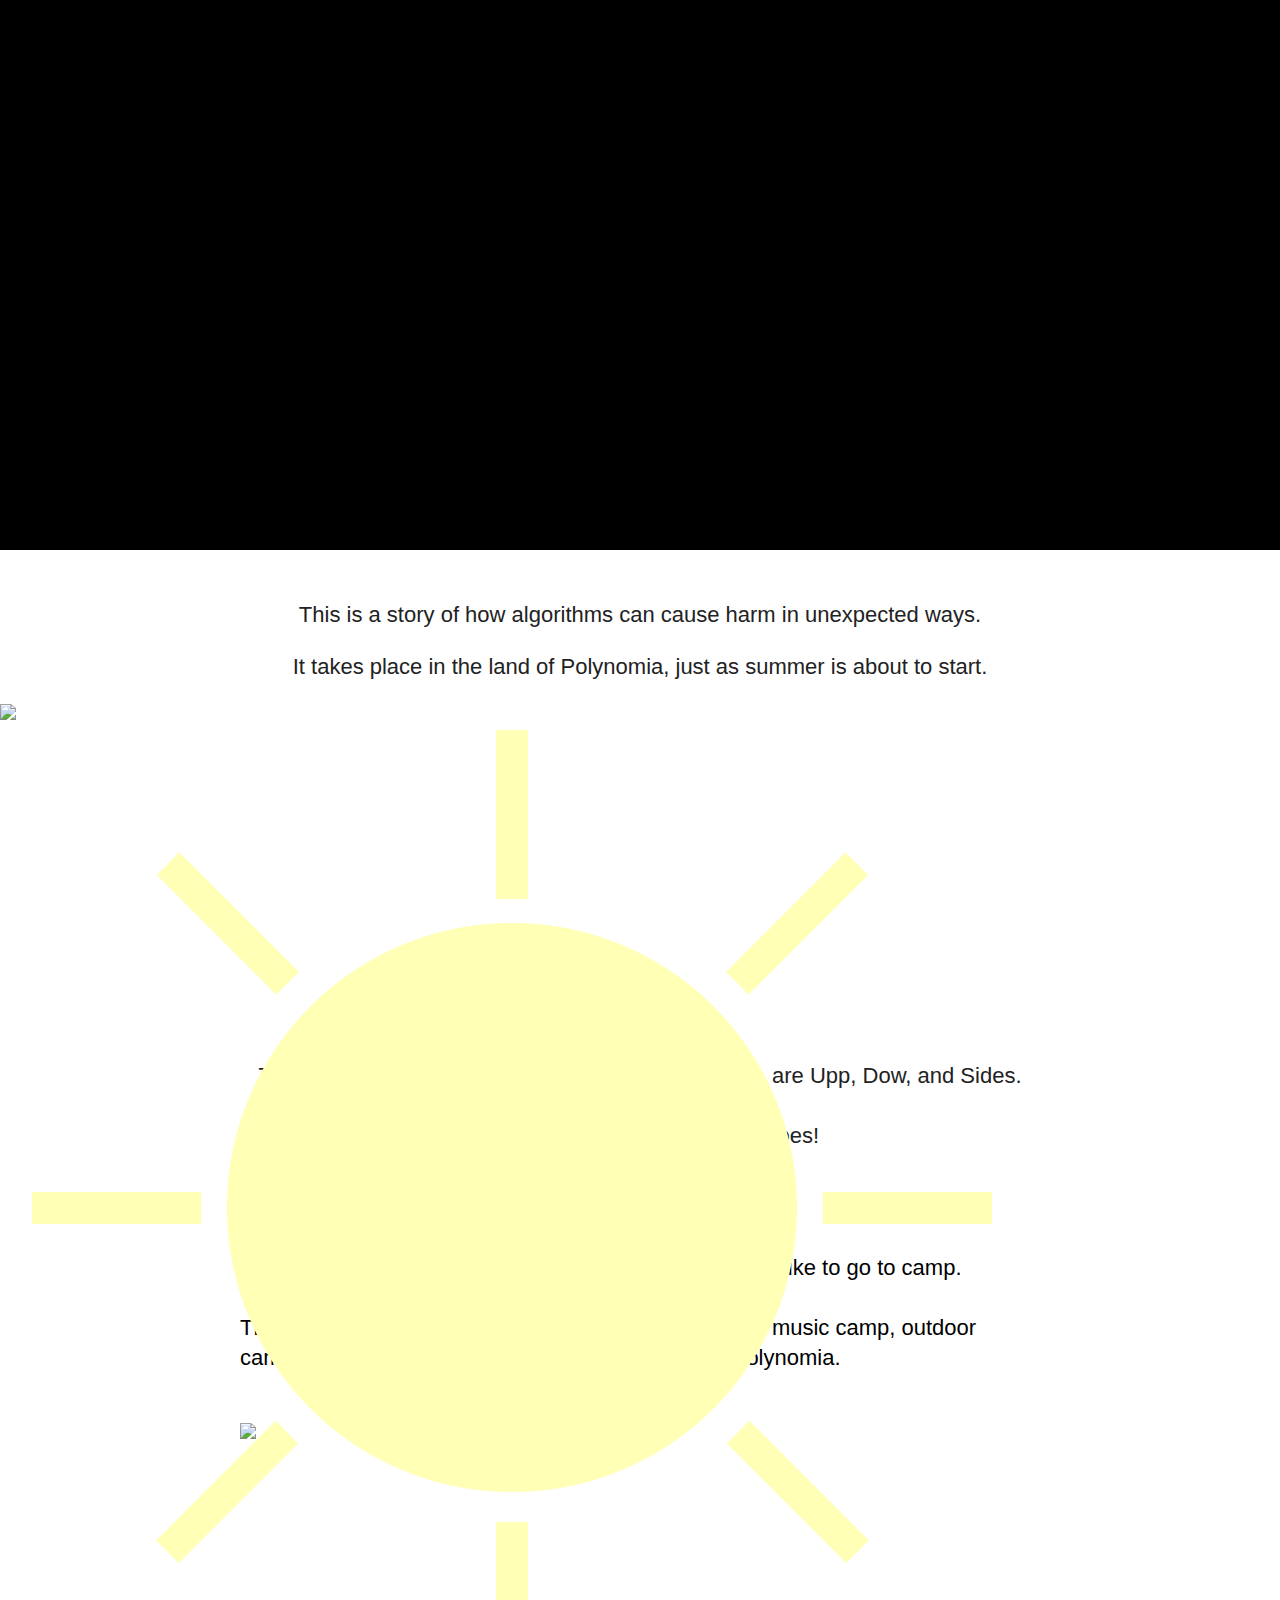
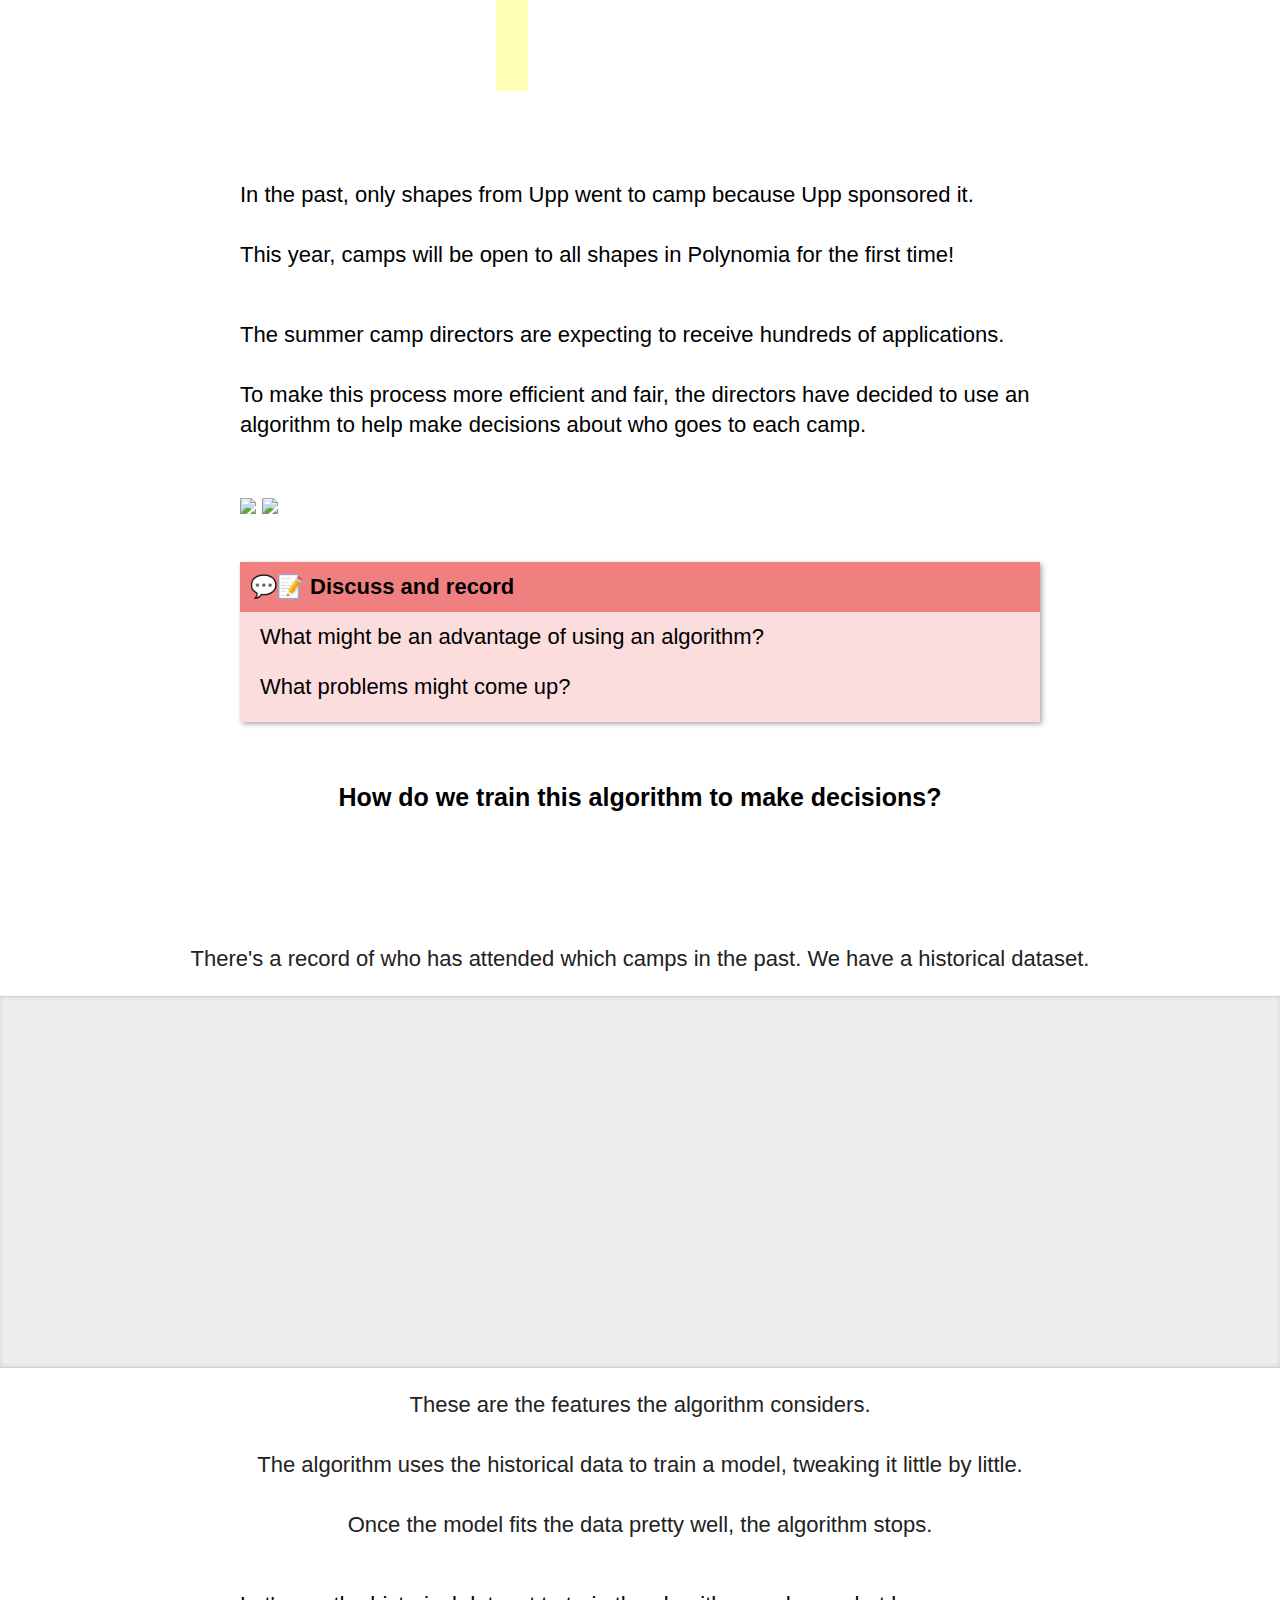
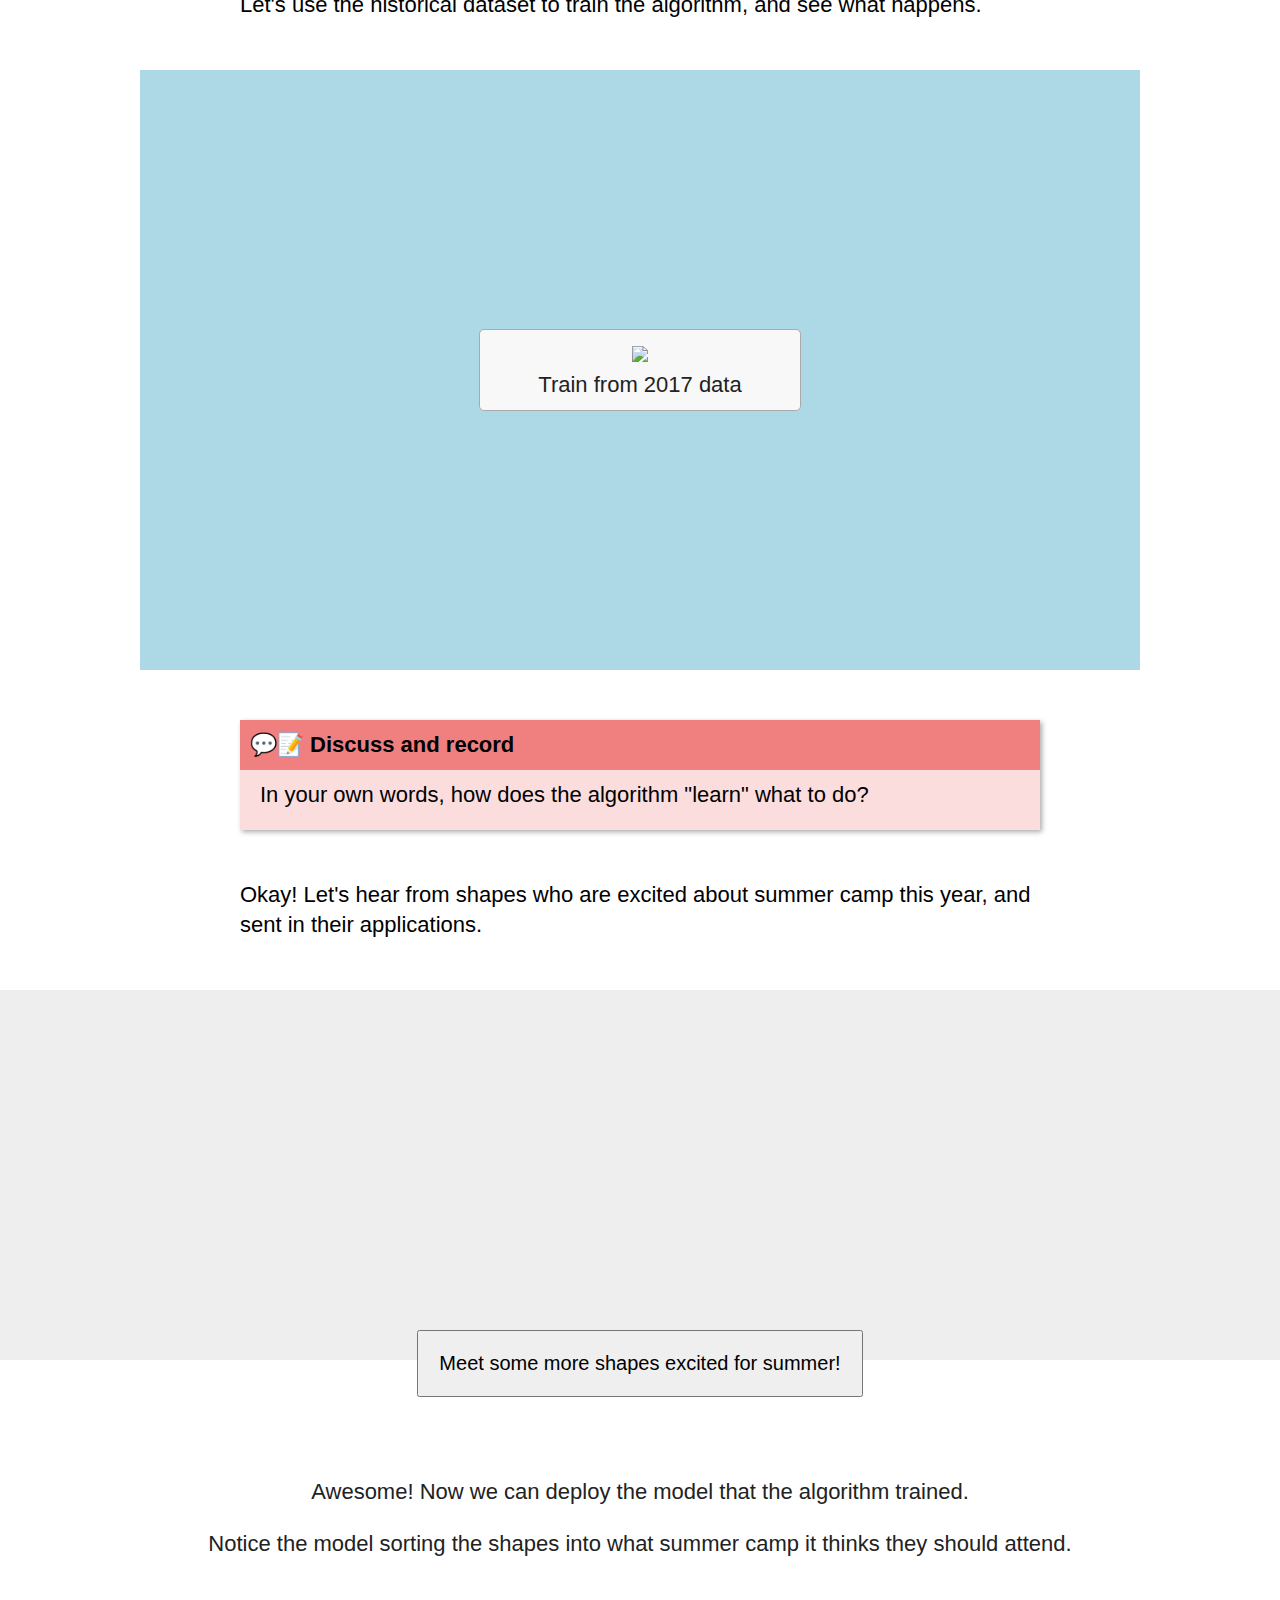
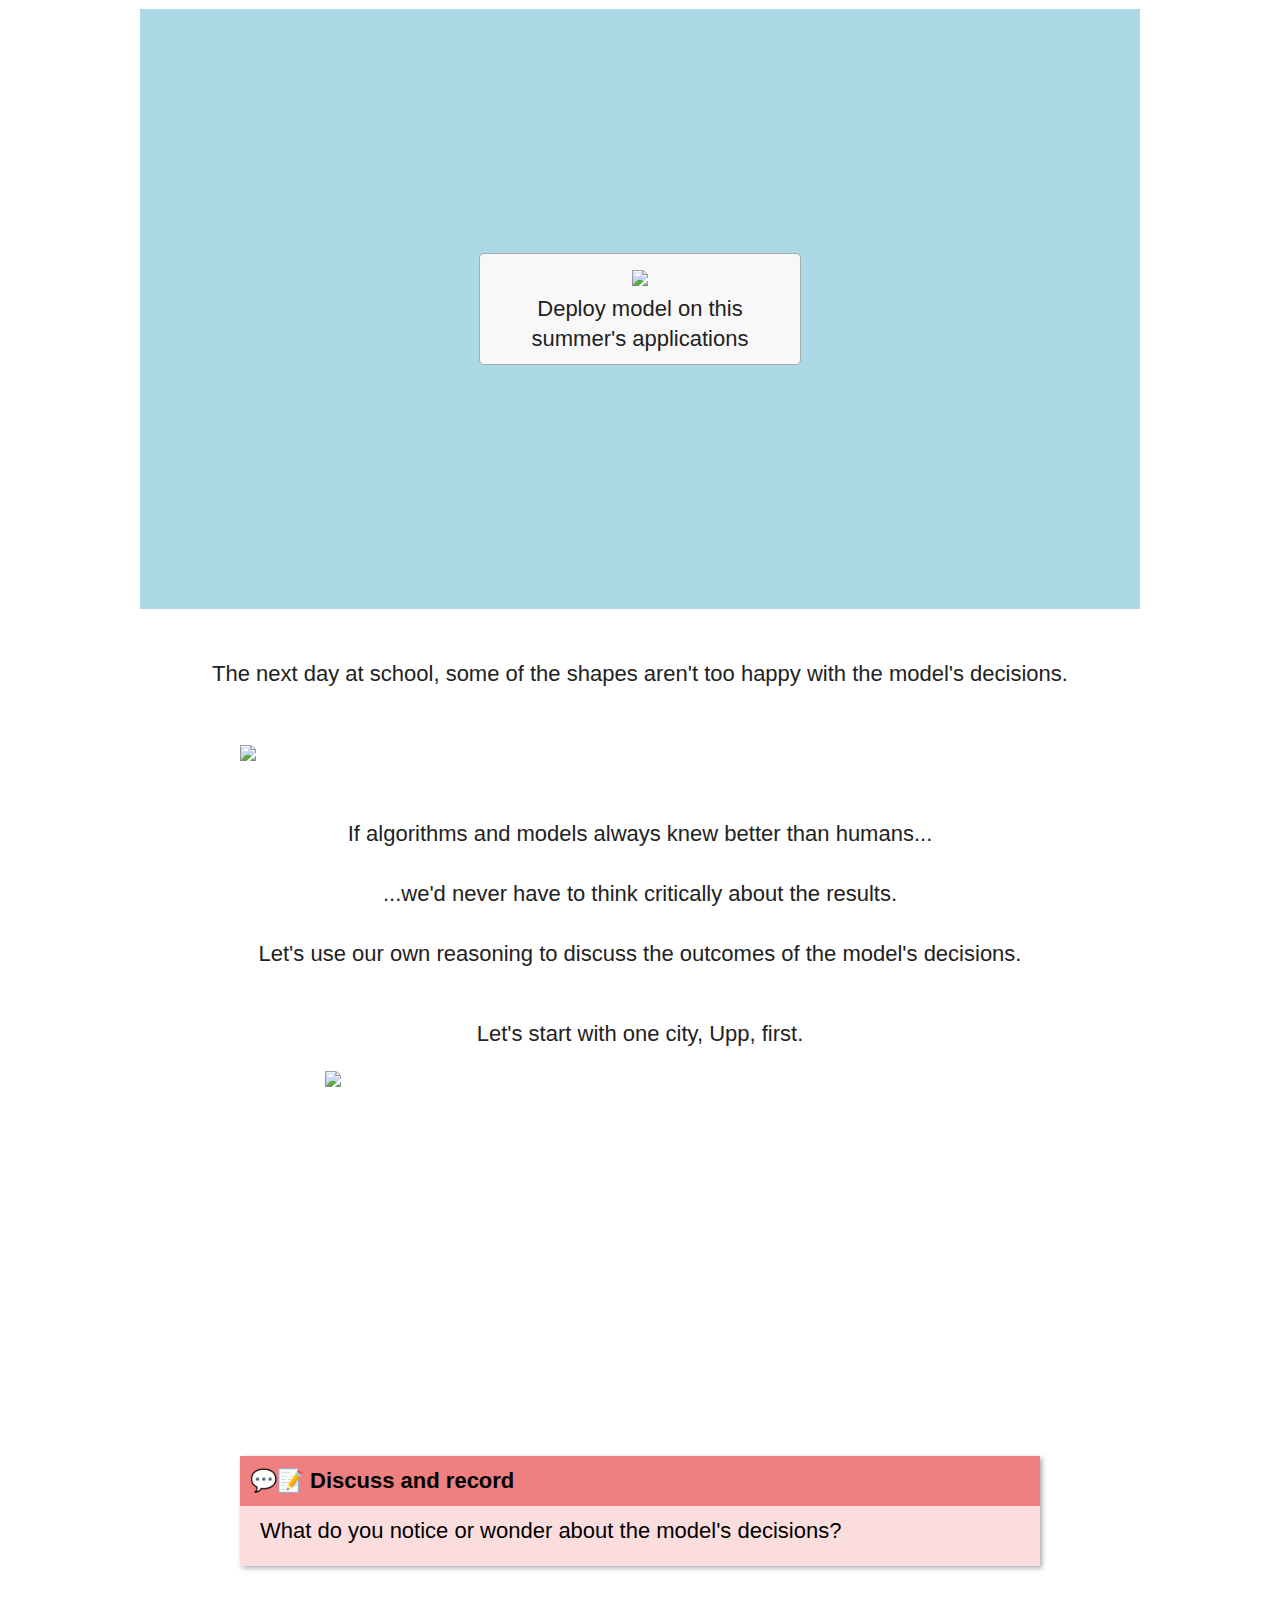
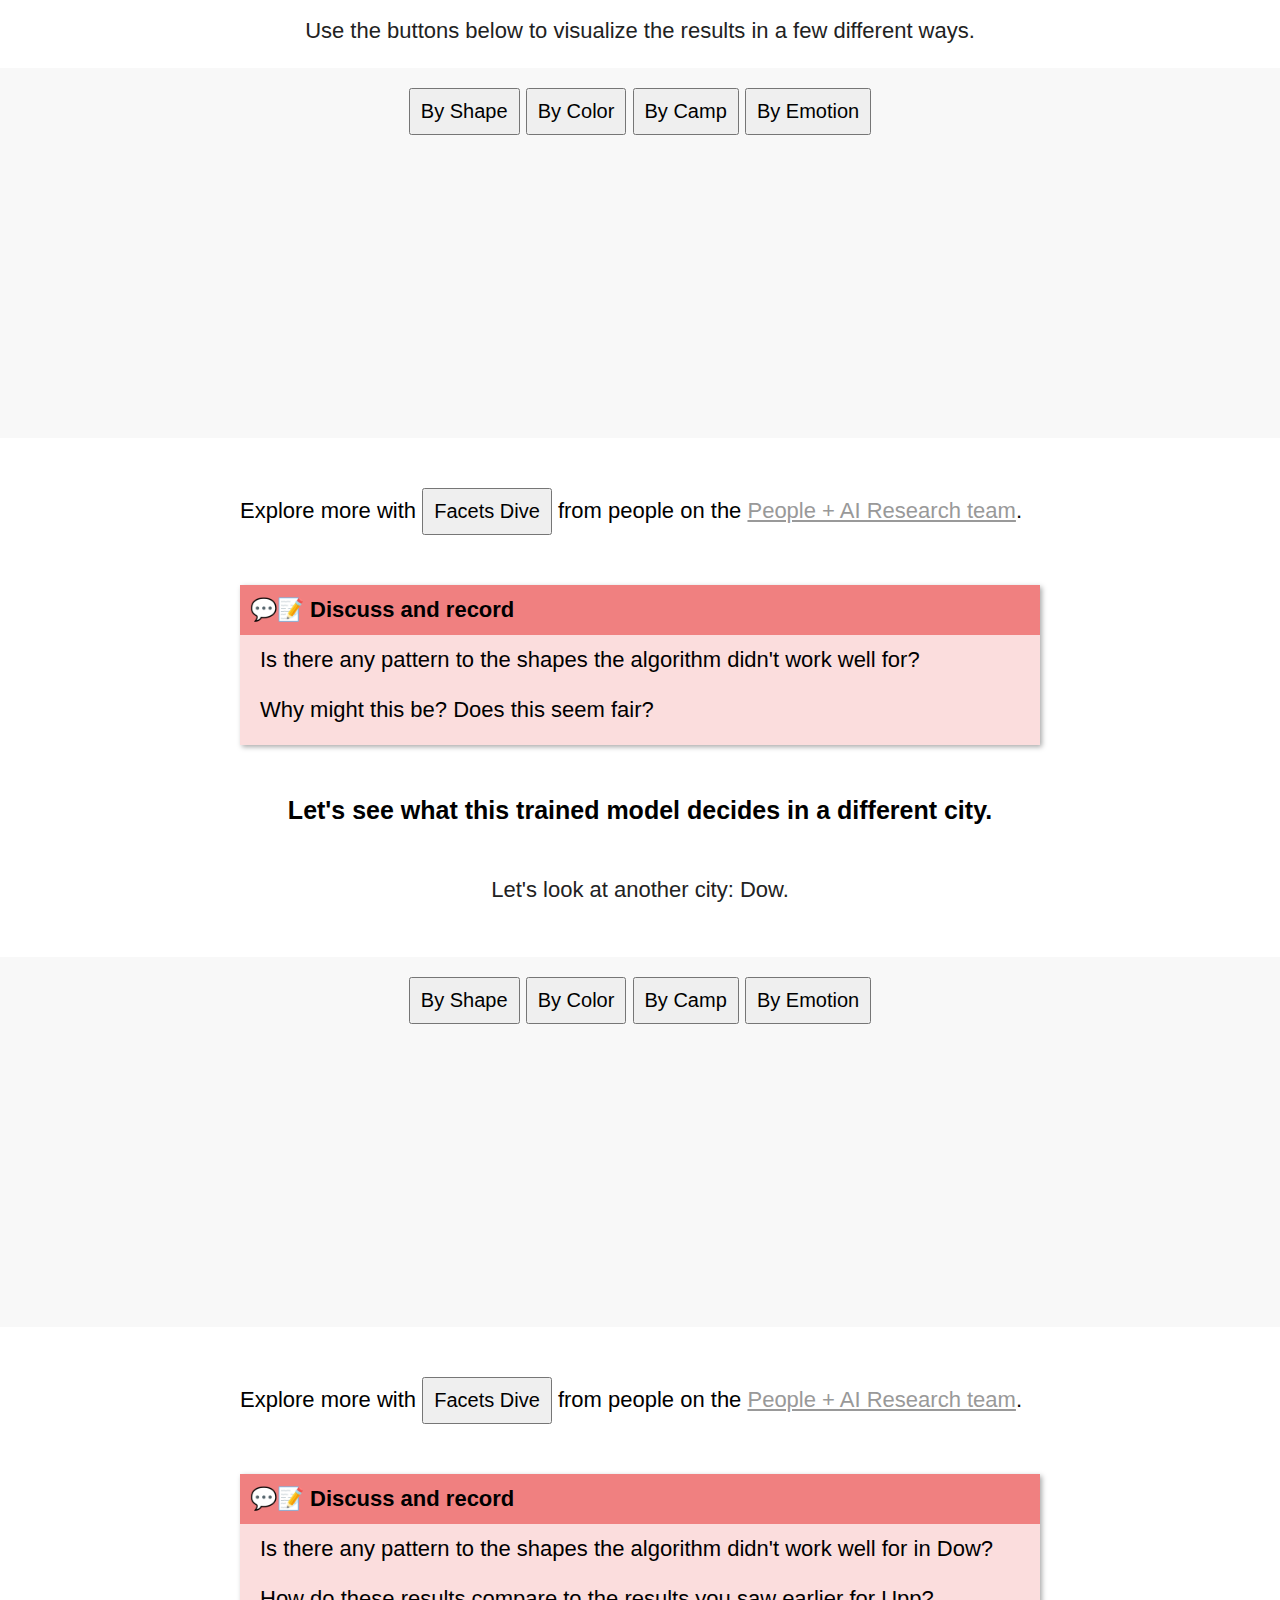
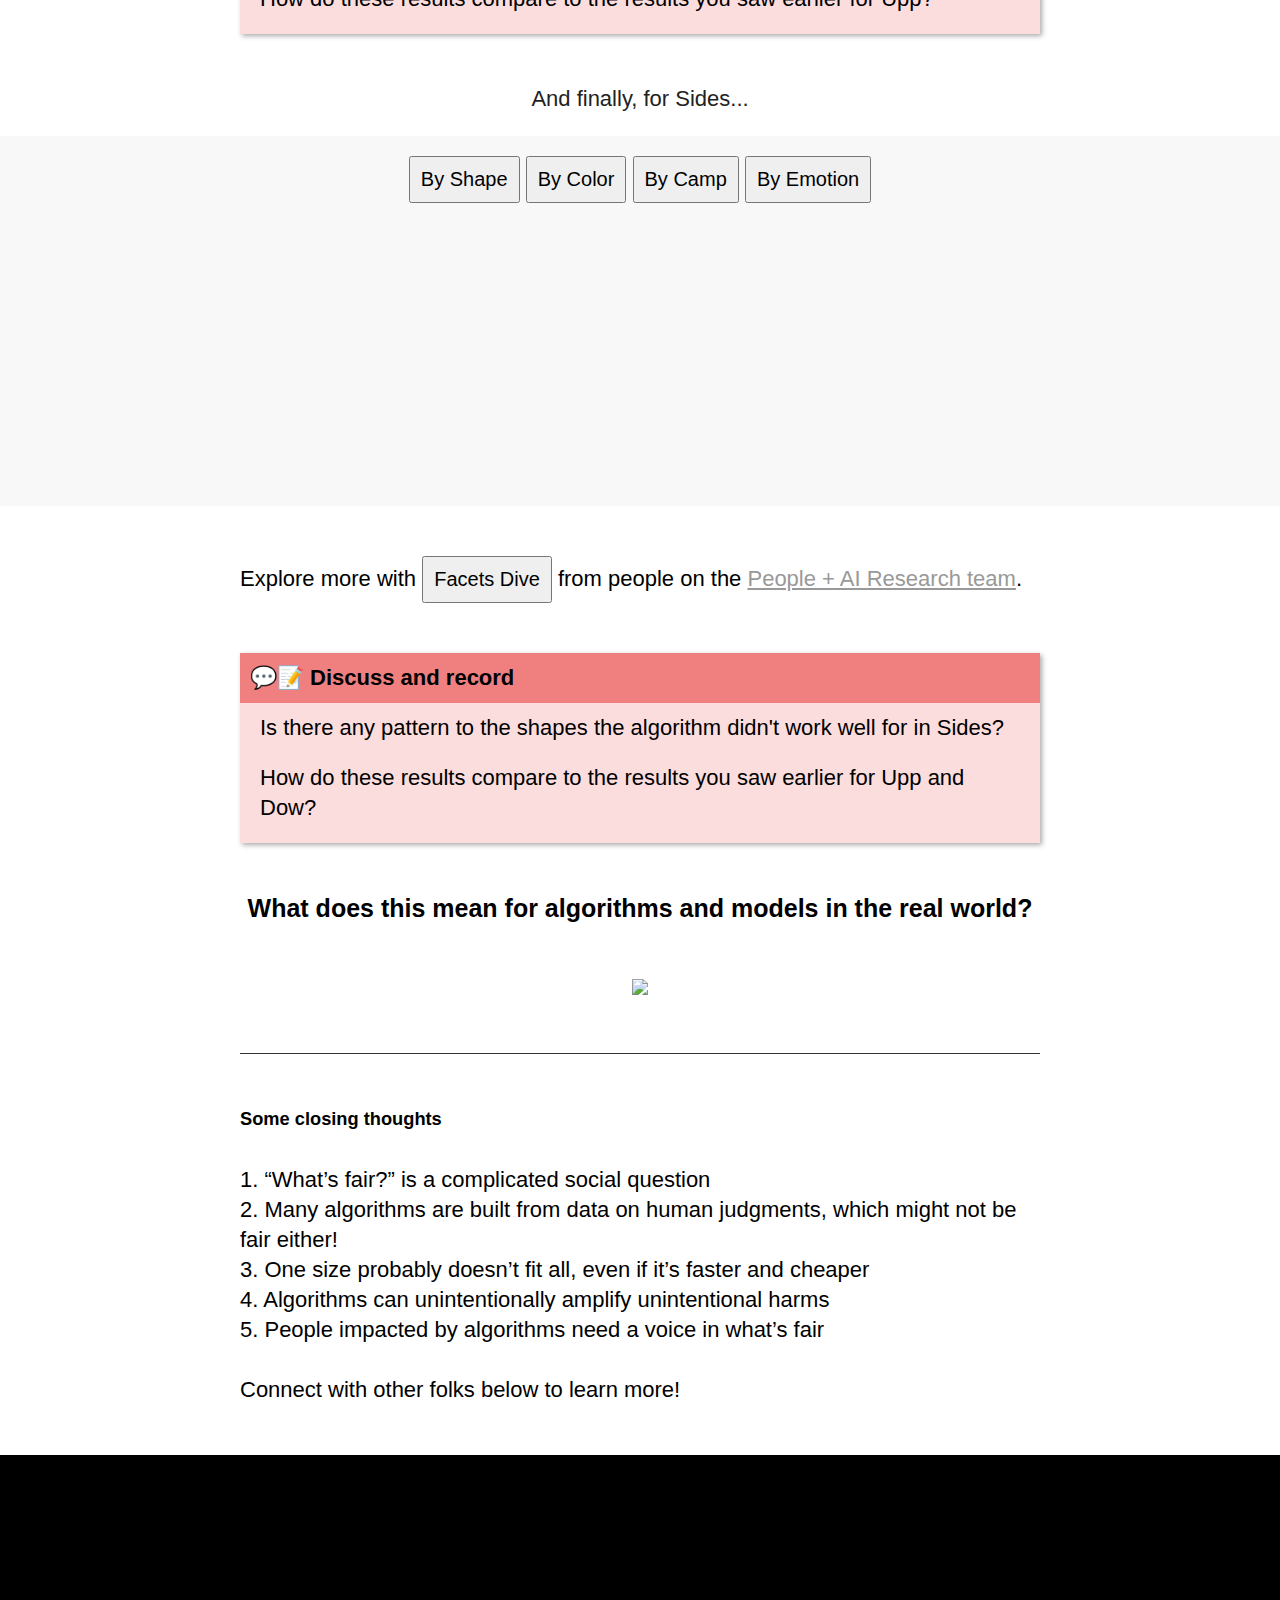
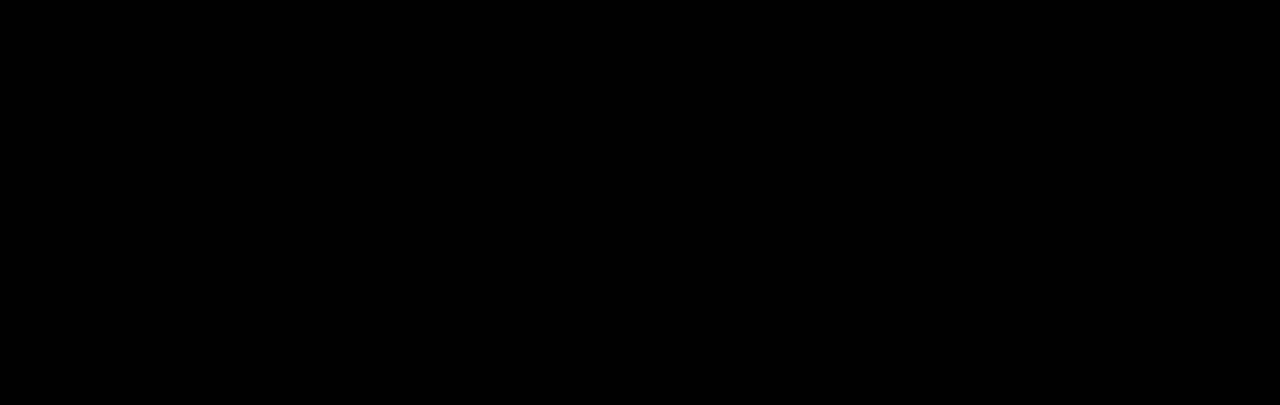
==== commit 6f661ff6: "Slick styling for some closing thoughts" ====
--- a/index.html
+++ b/index.html
@@ -339,13 +339,17 @@
 		<img src="play/img/camping.png"/>
 	</div>
 
-	<div>
+	<div class="chapter_narrow" style="border-top: 1px solid #333; padding-top: 20px;">
 		<h5>Some closing thoughts</h5>
-		1. “What’s fair?” is a complicated social question
-		2. Many algorithms are built from data on human judgments, which may be unfair
-		3. One size probably doesn’t fit all, even if It’s faster and cheaper
-		4. Algorithms can quite amplify unintentional harms
-		4. People impacted by algorithms need a voice in what’s fair
+		<div>1. “What’s fair?” is a complicated social question</div>
+		<div>2. Many algorithms are built from data on human judgments, which might not be fair either!</div>
+		<div>3. One size probably doesn’t fit all, even if it’s faster and cheaper</div>
+		<div>4. Algorithms can unintentionally amplify unintentional harms</div>
+		<div>5. People impacted by algorithms need a voice in what’s fair</div>
+    <div>
+      <br/>
+      Connect with other folks below to learn more!
+    </div>
 	</div>
 
 	<!-- SPLASH -->
@@ -375,7 +379,7 @@
 <script>
 	// global state
 	window.game = {
-		historicalDataset: DATASETS.exampleDatasets.historicalOne,
+		historicalDataset: DATASETS.exampleDatasets.historicalTwo,
 		firstCityDataset: DATASETS.exampleDatasets.unassignedCityOne,
 		secondCityDataset: DATASETS.exampleDatasets.unassignedCityTwo,
 		thirdCityDataset: DATASETS.exampleDatasets.unassignedCityThree,
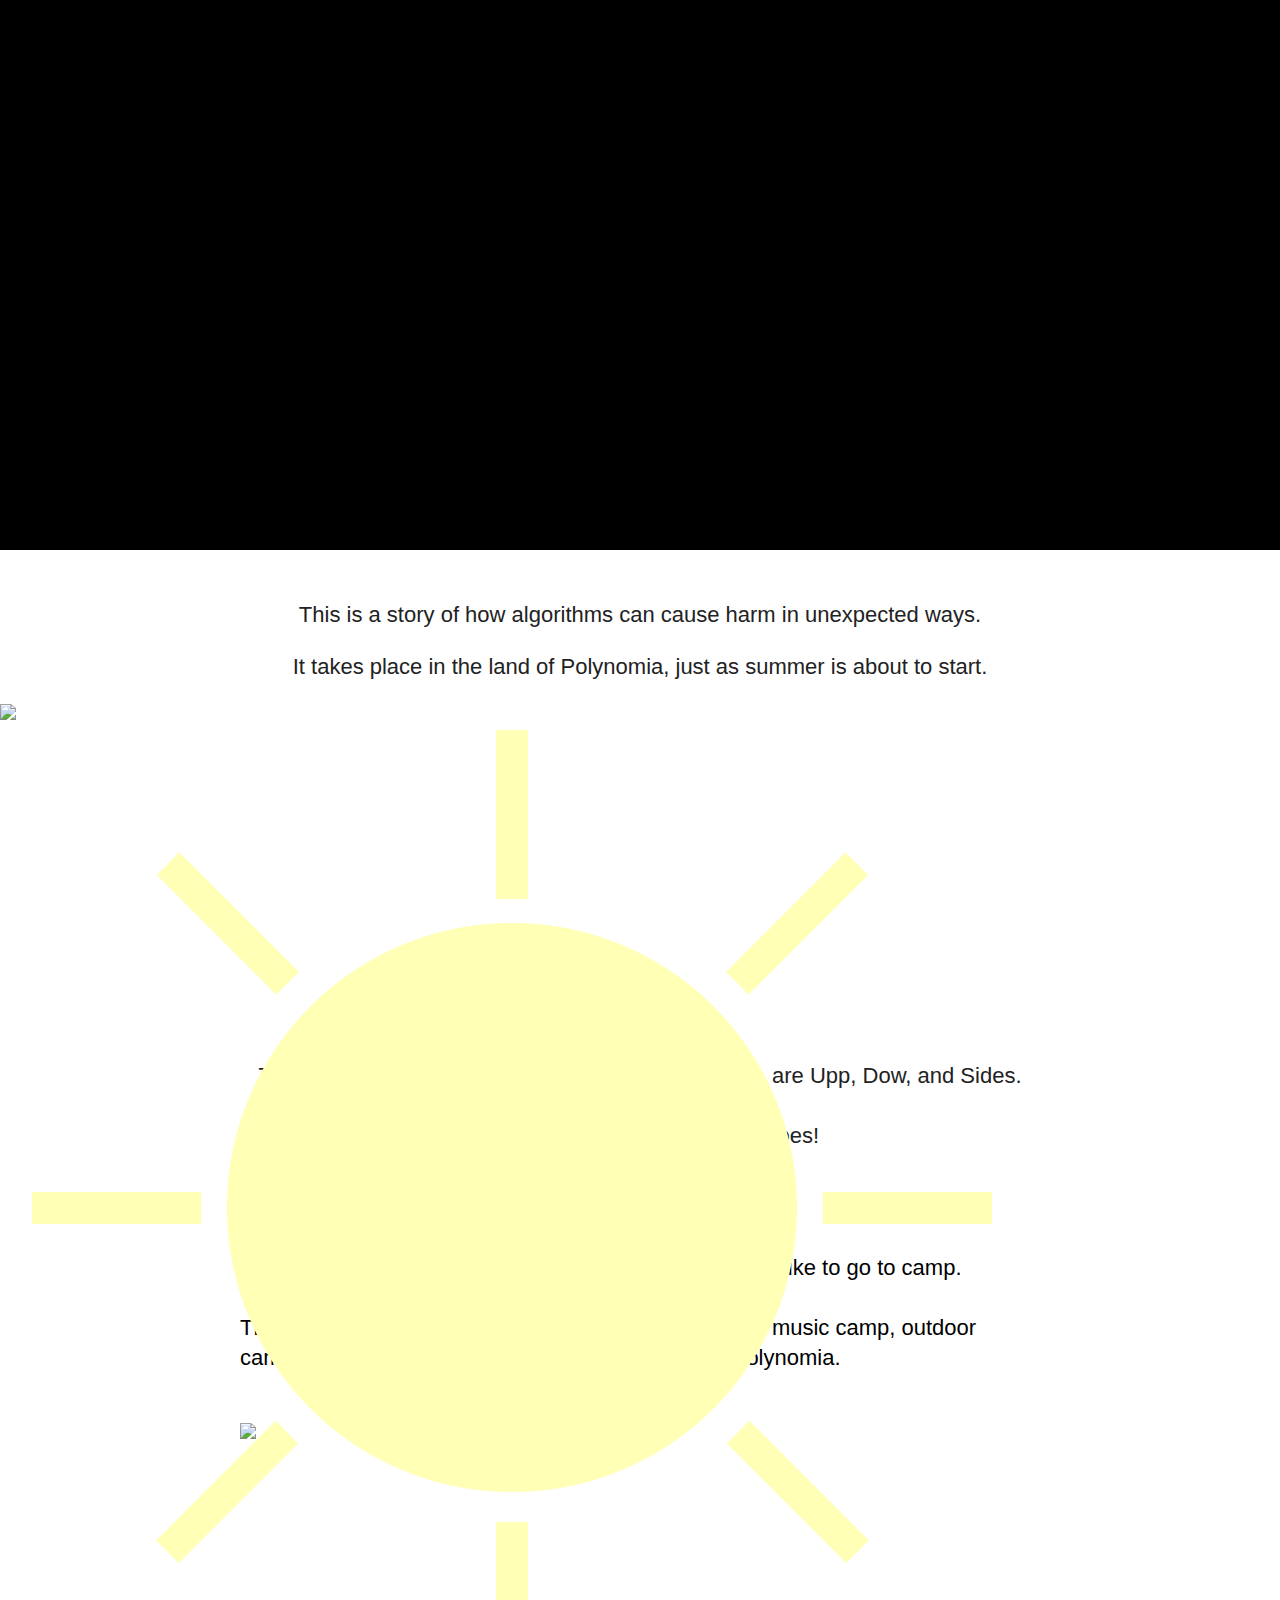
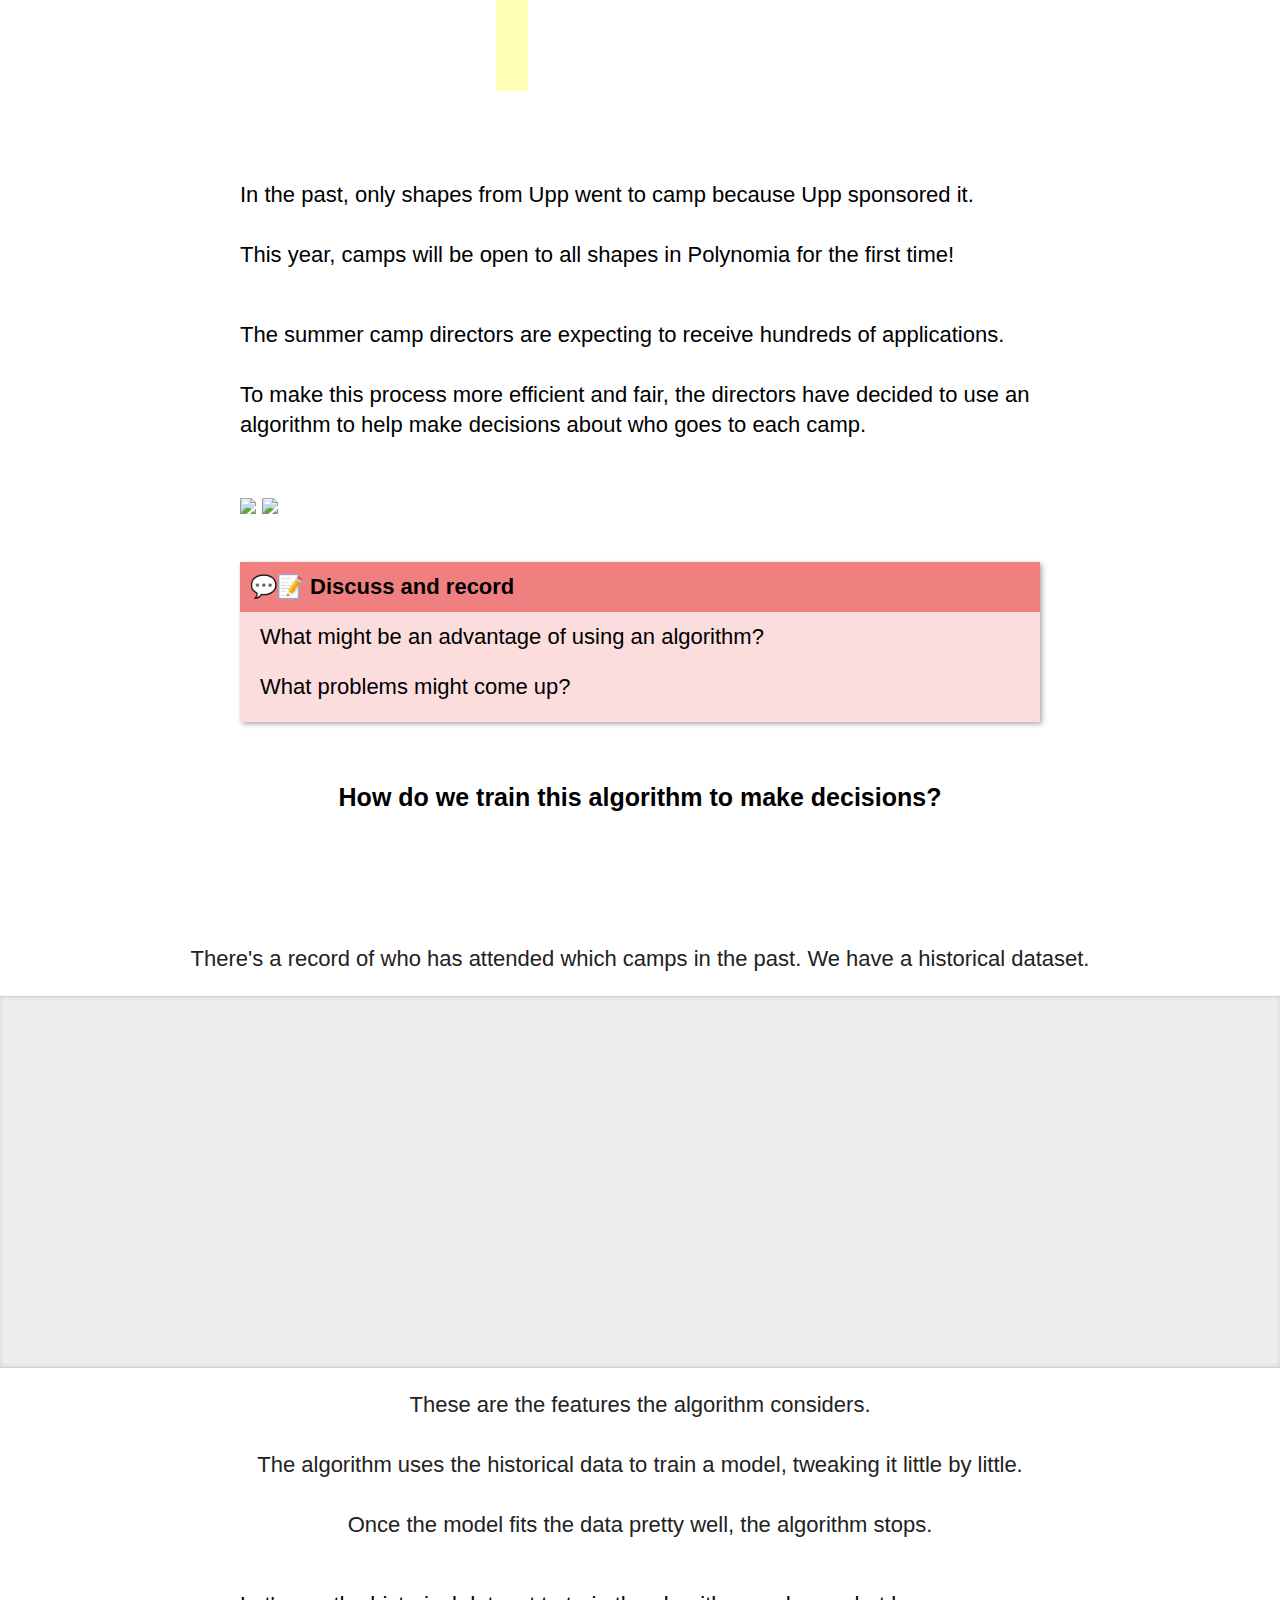
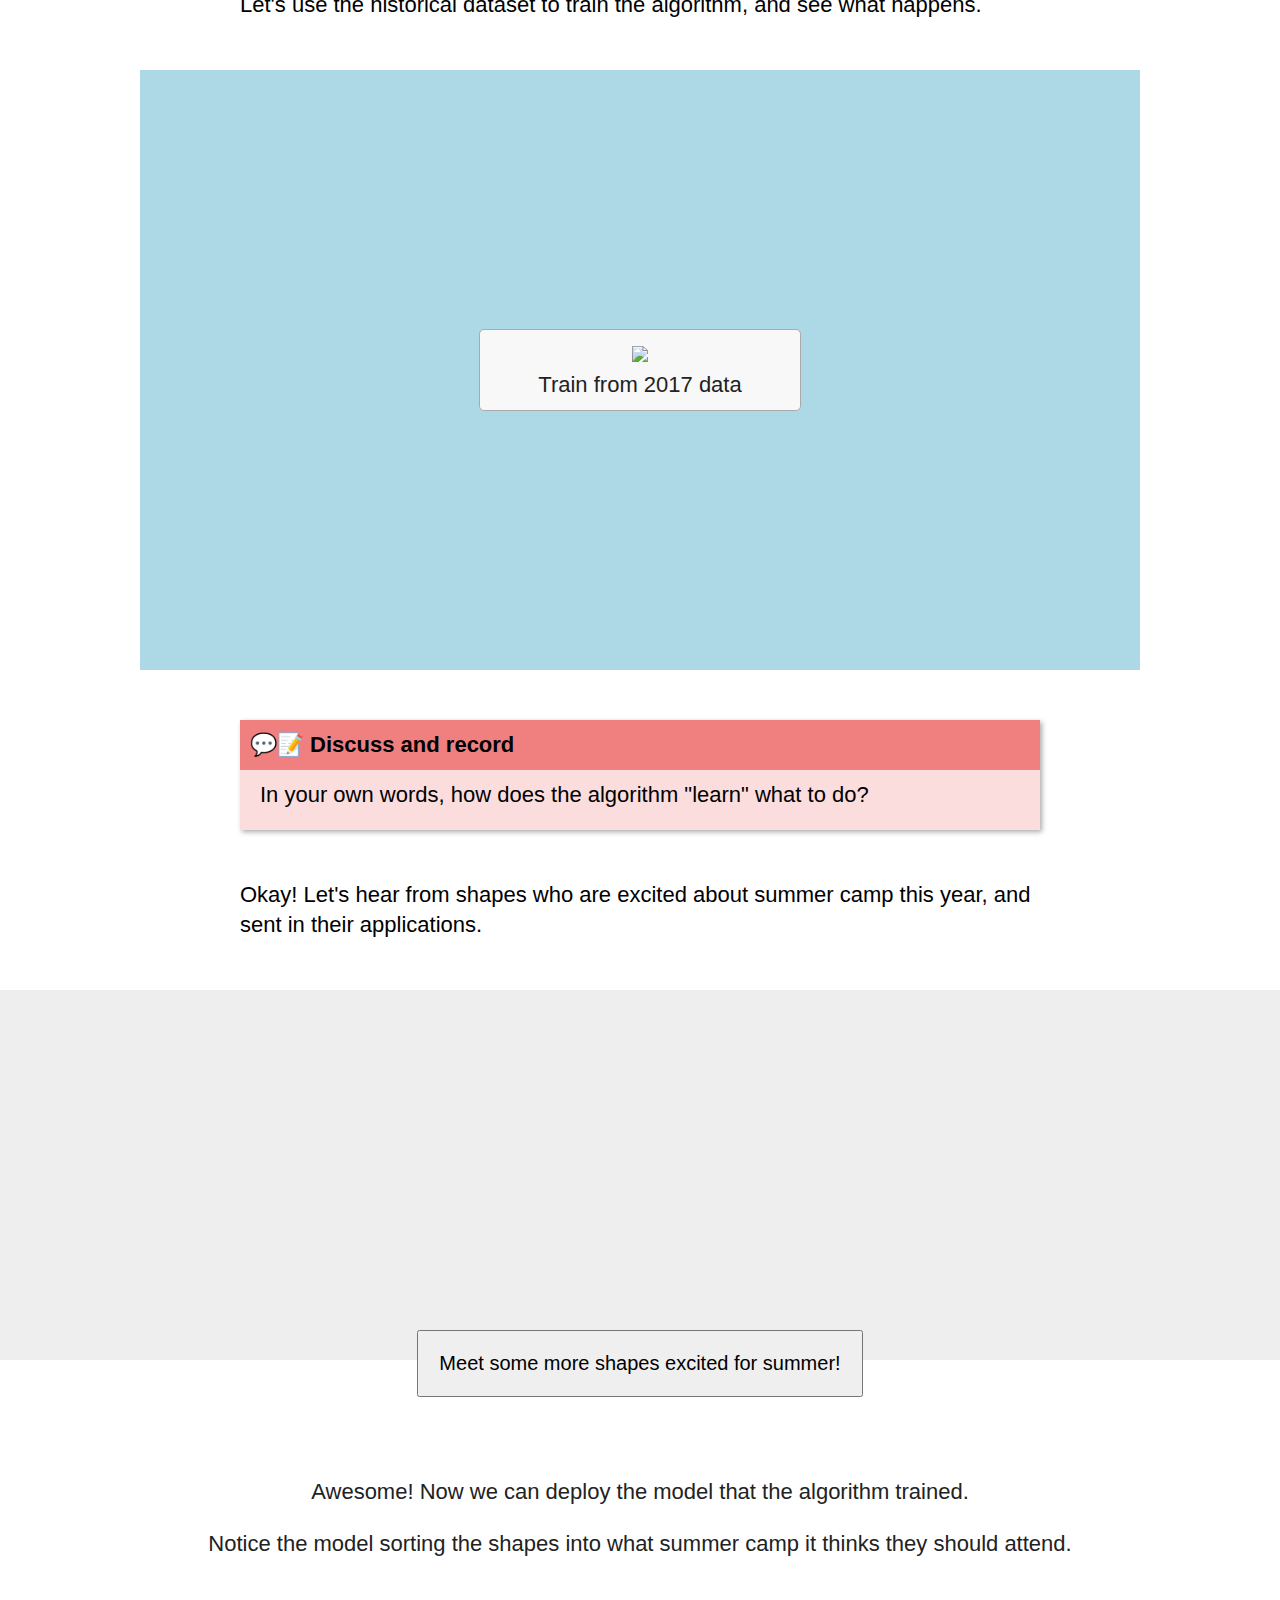
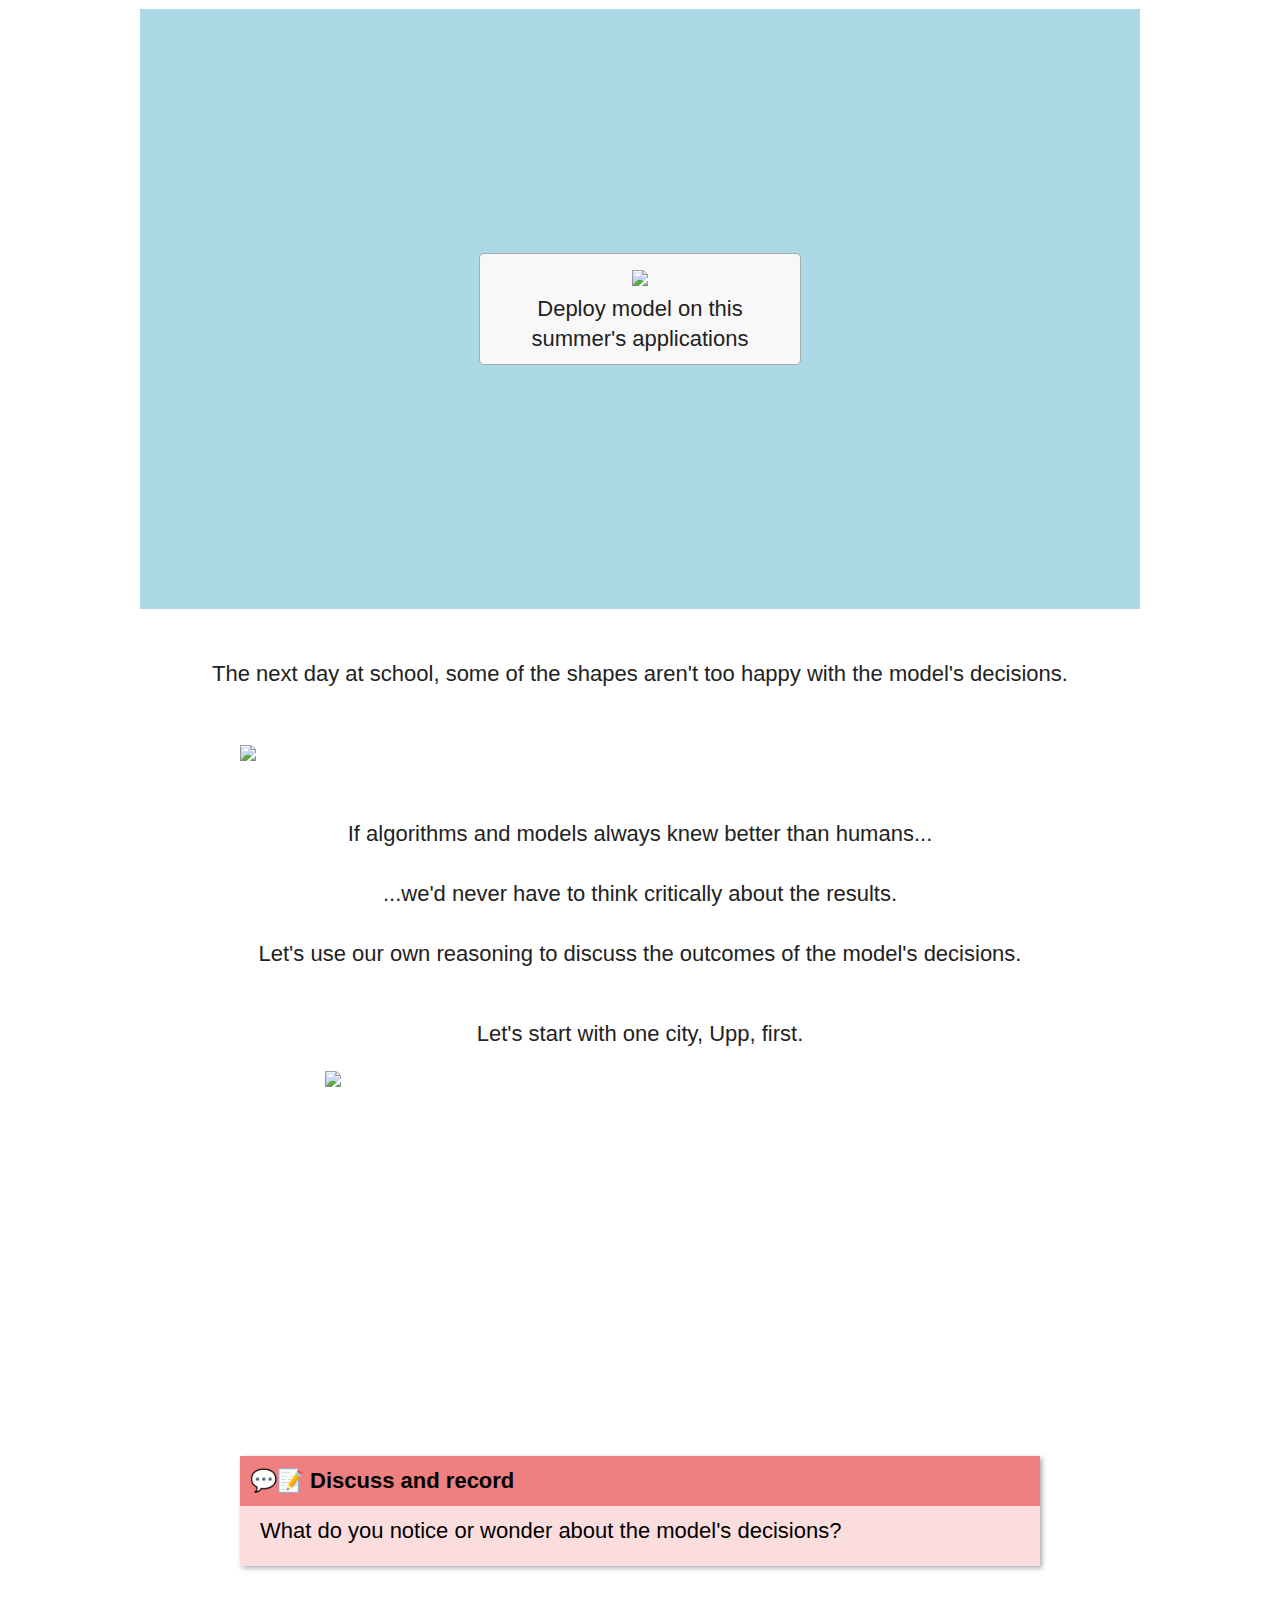
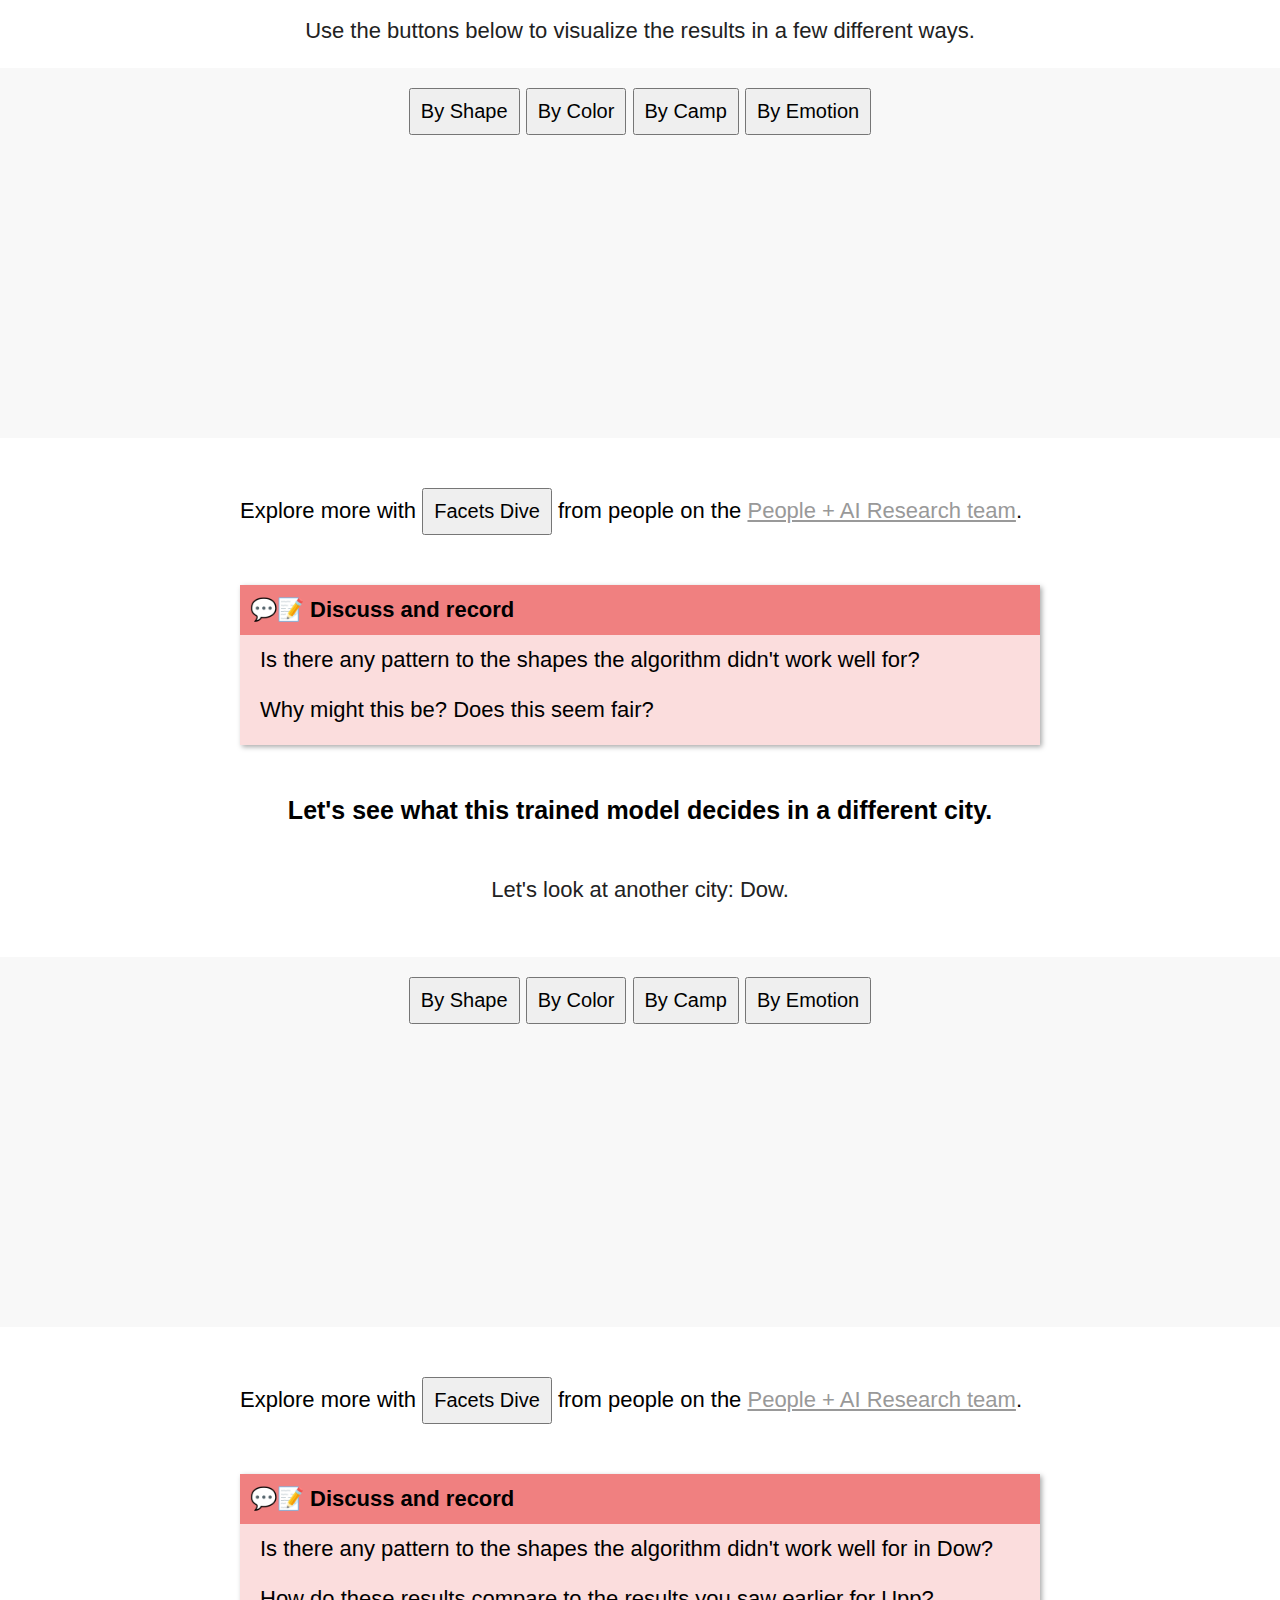
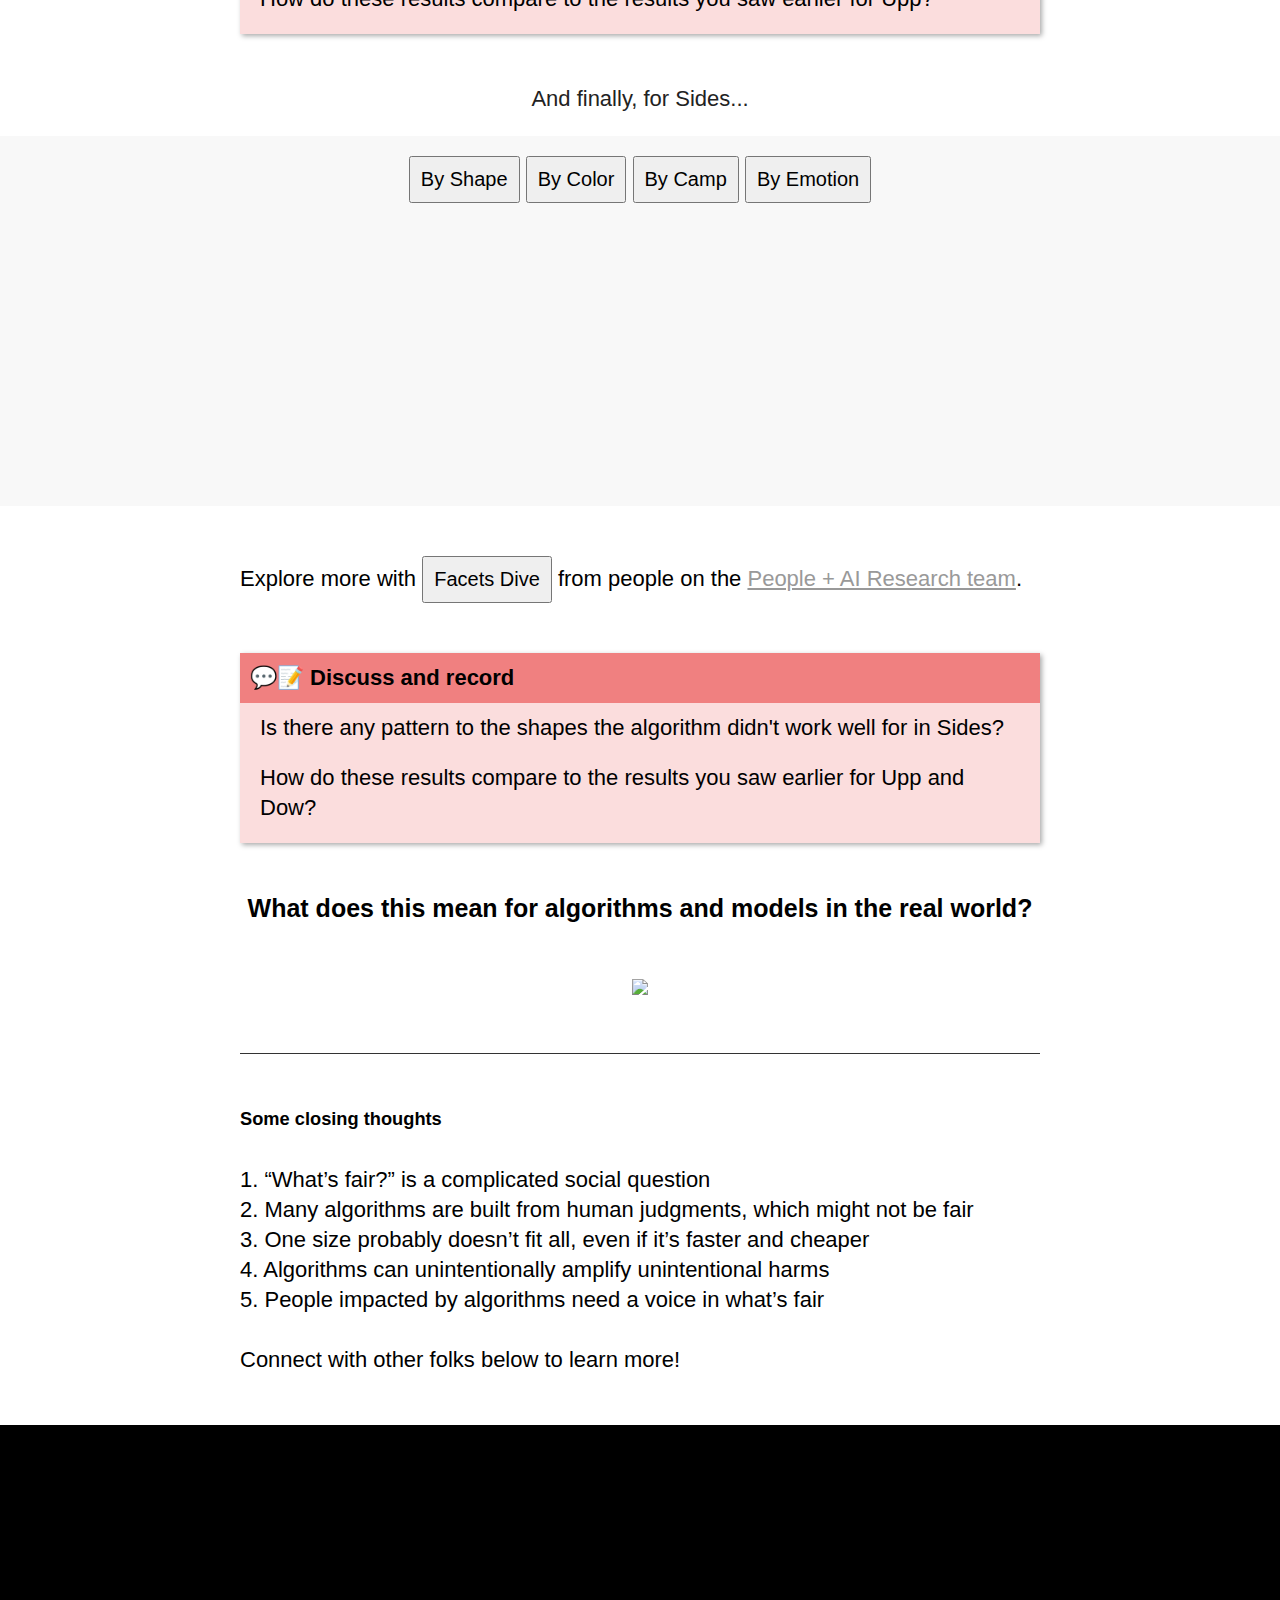
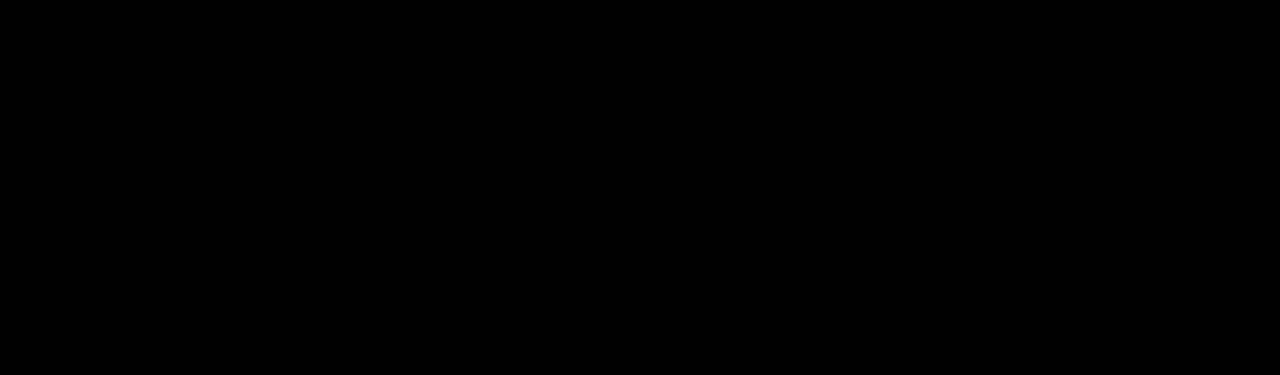
==== commit e0fd183f: "Copy tweak" ====
--- a/index.html
+++ b/index.html
@@ -342,7 +342,7 @@
 	<div class="chapter_narrow" style="border-top: 1px solid #333; padding-top: 20px;">
 		<h5>Some closing thoughts</h5>
 		<div>1. “What’s fair?” is a complicated social question</div>
-		<div>2. Many algorithms are built from data on human judgments, which might not be fair either!</div>
+		<div>2. Many algorithms are built from human judgments, which might not be fair</div>
 		<div>3. One size probably doesn’t fit all, even if it’s faster and cheaper</div>
 		<div>4. Algorithms can unintentionally amplify unintentional harms</div>
 		<div>5. People impacted by algorithms need a voice in what’s fair</div>
